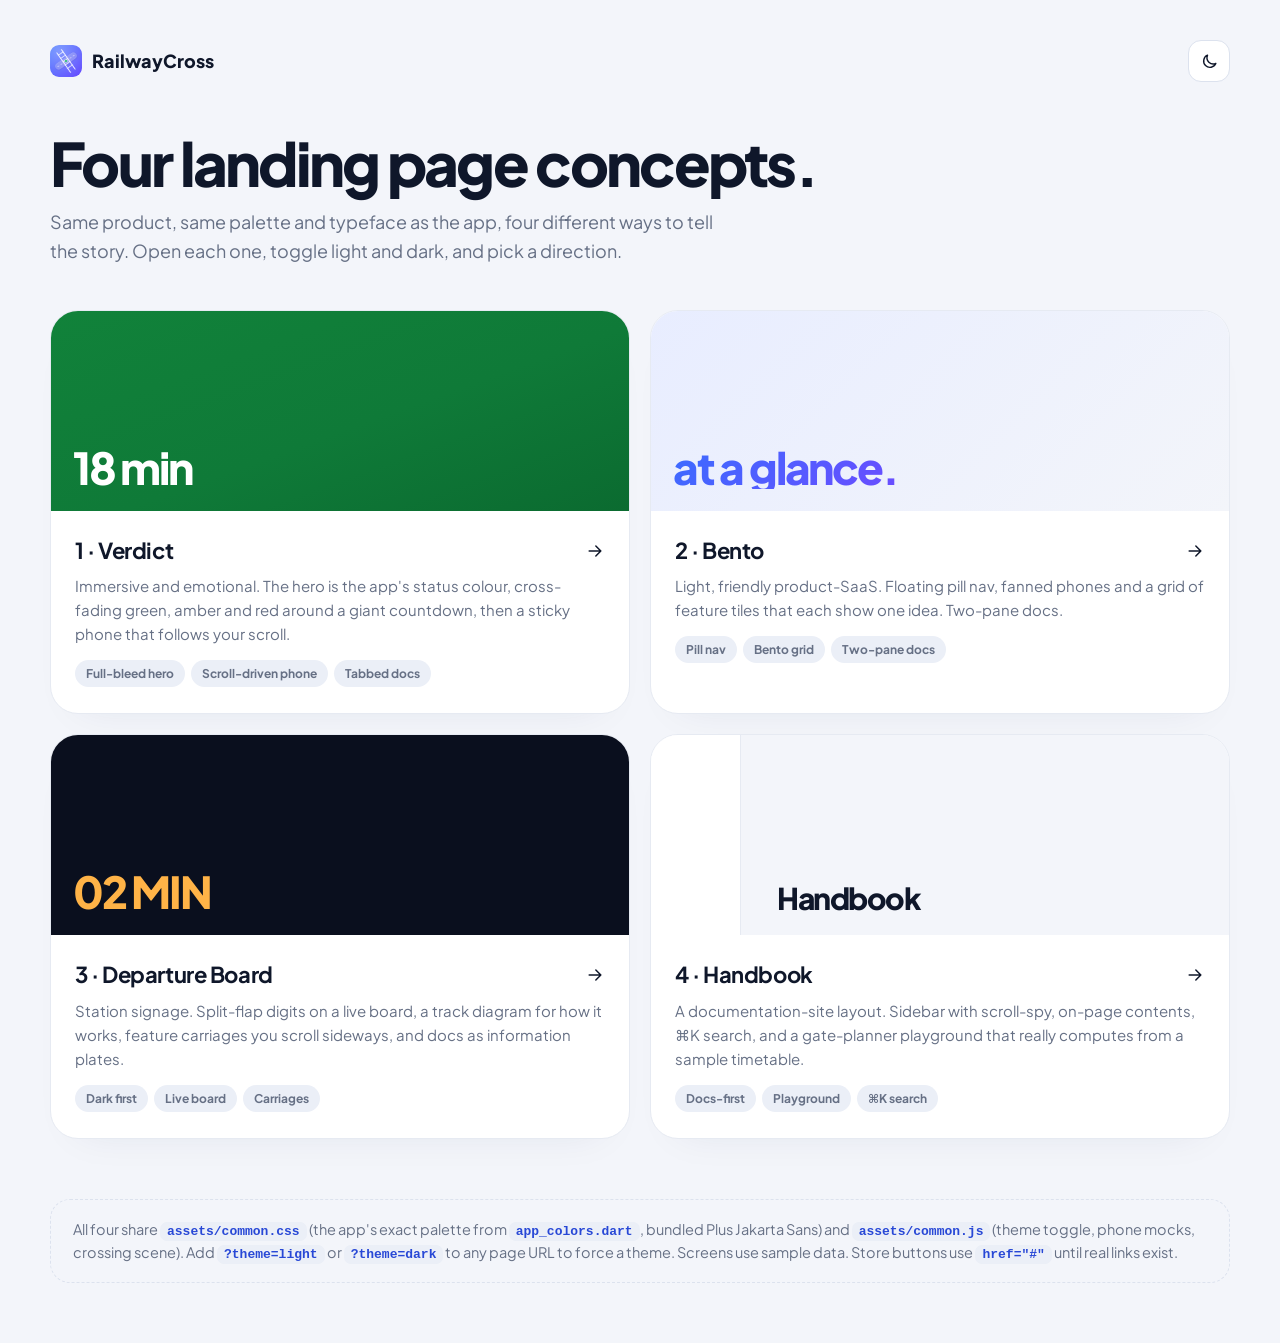
==== index.html @ 06ab2696 "Add four landing page concepts Static pages under landing/ sharing the app's palette, bundled Plus J" ====
<!doctype html>
<html lang="en">
<head>
<meta charset="utf-8">
<meta name="viewport" content="width=device-width,initial-scale=1">
<title>RailwayCross | Landing concepts</title>
<meta name="robots" content="noindex">
<link rel="icon" type="image/png" href="assets/favicon.png">
<link rel="apple-touch-icon" href="assets/favicon.png">
<link rel="stylesheet" href="assets/common.css">
<script src="assets/common.js"></script>
<style>
header{padding:40px 0 10px;display:flex;align-items:center;gap:12px}
header .brand{display:flex;align-items:center;gap:10px;font-weight:800;font-size:18px}
header .theme-toggle{margin-left:auto}
h1{font-size:clamp(34px,5vw,60px);letter-spacing:-.045em;line-height:1.04;font-weight:800;margin:40px 0 14px;max-width:14em}
.lede{color:var(--mut);font-size:18px;max-width:38em}
.grid{display:grid;grid-template-columns:repeat(2,1fr);gap:20px;margin:44px 0 60px}
.card{display:flex;flex-direction:column;background:var(--sf);border:1px solid var(--ln);border-radius:28px;overflow:hidden;color:var(--tx);transition:transform .25s,box-shadow .25s,border-color .25s;box-shadow:0 20px 40px -30px var(--shadow)}
.card:hover{transform:translateY(-4px);border-color:var(--ac);box-shadow:0 30px 50px -28px var(--shadow)}
.prev{height:200px;position:relative;overflow:hidden;display:flex;align-items:flex-end;padding:22px;color:#fff}
.prev .t{font-weight:800;font-size:44px;letter-spacing:-.05em;line-height:1}
.p1{--vg1:#11823A;--vg2:#0F7A38;--vg3:#0B6B30}
.p2{background:linear-gradient(135deg,#E8EDFF,#F3F5FA);color:#0F172A}
.p2 .t{background:linear-gradient(135deg,#3B6BFF,#6A4DFF);-webkit-background-clip:text;background-clip:text;color:transparent}
.p3{background:#0A0F1E}
.p3 .t{color:#FFB347;font-family:var(--font)}
.p4{background:#F3F5FA;color:#0F172A}
.p4::before{content:"";position:absolute;left:0;top:0;bottom:0;width:90px;background:#fff;border-right:1px solid #E6EAF2}
.p4 .t{margin-left:104px;font-size:30px}
.body{padding:22px 24px 26px}
.body h2{font-size:22px;letter-spacing:-.02em;margin-bottom:6px;display:flex;justify-content:space-between;align-items:center;gap:10px}
.body p{color:var(--mut);font-size:15px}
.tags{display:flex;gap:6px;flex-wrap:wrap;margin-top:14px}
.tags span{background:var(--subtle);color:var(--mut);border-radius:99px;font-size:12px;font-weight:700;padding:4px 11px}
.note{border:1px dashed var(--bd);border-radius:20px;padding:18px 22px;color:var(--mut);font-size:14.5px;margin-bottom:60px}
.note code{font:600 13px var(--mono);background:var(--subtle);padding:2px 7px;border-radius:7px;color:var(--acd)}
@media (max-width:760px){.grid{grid-template-columns:1fr}}
</style>
</head>
<body>
<div class="wrap">
  <header><span class="brand"><span data-logo="32"></span>RailwayCross</span><button class="theme-toggle" data-theme-toggle type="button"></button></header>
  <h1>Four landing page concepts.</h1>
  <p class="lede">Same product, same palette and typeface as the app, four different ways to tell the story. Open each one, toggle light and dark, and pick a direction.</p>

  <div class="grid">
    <a class="card" href="1-verdict.html"><div class="prev p1 vbg" data-state="open"><div class="t">18 min</div></div><div class="body"><h2>1 · Verdict <span data-icon="arrow"></span></h2><p>Immersive and emotional. The hero is the app's status colour, cross-fading green, amber and red around a giant countdown, then a sticky phone that follows your scroll.</p><div class="tags"><span>Full-bleed hero</span><span>Scroll-driven phone</span><span>Tabbed docs</span></div></div></a>
    <a class="card" href="2-bento.html"><div class="prev p2"><div class="t">at a glance.</div></div><div class="body"><h2>2 · Bento <span data-icon="arrow"></span></h2><p>Light, friendly product-SaaS. Floating pill nav, fanned phones and a grid of feature tiles that each show one idea. Two-pane docs.</p><div class="tags"><span>Pill nav</span><span>Bento grid</span><span>Two-pane docs</span></div></div></a>
    <a class="card" href="3-board.html"><div class="prev p3"><div class="t">02 MIN</div></div><div class="body"><h2>3 · Departure Board <span data-icon="arrow"></span></h2><p>Station signage. Split-flap digits on a live board, a track diagram for how it works, feature carriages you scroll sideways, and docs as information plates.</p><div class="tags"><span>Dark first</span><span>Live board</span><span>Carriages</span></div></div></a>
    <a class="card" href="4-handbook.html"><div class="prev p4"><div class="t">Handbook</div></div><div class="body"><h2>4 · Handbook <span data-icon="arrow"></span></h2><p>A documentation-site layout. Sidebar with scroll-spy, on-page contents, ⌘K search, and a gate-planner playground that really computes from a sample timetable.</p><div class="tags"><span>Docs-first</span><span>Playground</span><span>⌘K search</span></div></div></a>
  </div>
  <div class="note">All four share <code>assets/common.css</code> (the app's exact palette from <code>app_colors.dart</code>, bundled Plus Jakarta Sans) and <code>assets/common.js</code> (theme toggle, phone mocks, crossing scene). Add <code>?theme=light</code> or <code>?theme=dark</code> to any page URL to force a theme. Screens use sample data. Store buttons use <code>href="#"</code> until real links exist.</div>
</div>
</body>
</html>
---- assets/common.css ----
/* RailwayCross landing pages: shared tokens + kit.
   Tokens are copied 1:1 from lib/theme/app_colors.dart and lib/utils/crossing_status.dart.
   Every landing page links this file, so the colour theme stays identical to the app. */

@font-face{font-family:'PlusJakartaSans';src:url(fonts/PlusJakartaSans-Regular.ttf) format('truetype');font-weight:400;font-display:swap}
@font-face{font-family:'PlusJakartaSans';src:url(fonts/PlusJakartaSans-Medium.ttf) format('truetype');font-weight:500;font-display:swap}
@font-face{font-family:'PlusJakartaSans';src:url(fonts/PlusJakartaSans-SemiBold.ttf) format('truetype');font-weight:600;font-display:swap}
@font-face{font-family:'PlusJakartaSans';src:url(fonts/PlusJakartaSans-Bold.ttf) format('truetype');font-weight:700;font-display:swap}
@font-face{font-family:'PlusJakartaSans';src:url(fonts/PlusJakartaSans-ExtraBold.ttf) format('truetype');font-weight:800;font-display:swap}

/* Animatable verdict colours so the status hero cross-fades instead of snapping. */
@property --vg1{syntax:'<color>';inherits:true;initial-value:#11823A}
@property --vg2{syntax:'<color>';inherits:true;initial-value:#0F7A38}
@property --vg3{syntax:'<color>';inherits:true;initial-value:#0B6B30}

:root{
  --pg:#F3F5FA; --sf:#FFFFFF; --subtle:#EBEFF7; --field:#FFFFFF;
  --tx:#0F172A; --mut:#667085; --ln:#E6EAF2; --bd:#DCE2EE;
  --ac:#3563F5; --acd:#2848D6; --acsoft:#E8EDFF; --shadow:rgba(27,42,80,.10);
  --ok:#17B26A; --okbg:#DDF7EA; --oktx:#067647;
  --warn:#F79009; --warnbg:#FEF0D3; --warntx:#B54708;
  --bad:#F04438; --badbg:#FDE4E1; --badtx:#B42318;
  --brand:linear-gradient(135deg,#3B6BFF,#6A4DFF);
  --brand-a:#3B6BFF; --brand-b:#6A4DFF;
  --font:'PlusJakartaSans',system-ui,-apple-system,'Segoe UI',Roboto,sans-serif;
  --mono:ui-monospace,SFMono-Regular,Menlo,Consolas,monospace;
  color-scheme:light;
}
:root[data-theme="dark"]{
  --pg:#090E1C; --sf:#131A2E; --subtle:#1B2440; --field:#131A2E;
  --tx:#EEF2FF; --mut:#93A0BA; --ln:#222C47; --bd:#2B3757;
  --ac:#4C7BFF; --acd:#A3BAFF; --acsoft:#1C2850; --shadow:rgba(0,0,0,.4);
  --okbg:#0E2F22; --oktx:#4ADE9A; --warnbg:#362407; --warntx:#FDB84A; --badbg:#3A1714; --badtx:#FF8A80;
  color-scheme:dark;
}
@media (prefers-color-scheme:dark){
  :root:not([data-theme="light"]){
    --pg:#090E1C; --sf:#131A2E; --subtle:#1B2440; --field:#131A2E;
    --tx:#EEF2FF; --mut:#93A0BA; --ln:#222C47; --bd:#2B3757;
    --ac:#4C7BFF; --acd:#A3BAFF; --acsoft:#1C2850; --shadow:rgba(0,0,0,.4);
    --okbg:#0E2F22; --oktx:#4ADE9A; --warnbg:#362407; --warntx:#FDB84A; --badbg:#3A1714; --badtx:#FF8A80;
    color-scheme:dark;
  }
}

/* Verdict status palettes (verdictGradient in crossing_status.dart). */
[data-state="open"]{--vg1:#11823A;--vg2:#0F7A38;--vg3:#0B6B30;--vivid:#17B26A}
[data-state="closing"]{--vg1:#B85A00;--vg2:#A24D08;--vg3:#8A3F08;--vivid:#F79009}
[data-state="closed"]{--vg1:#D8352A;--vg2:#B5251B;--vg3:#8F1A12;--vivid:#F04438}
.vbg{background:linear-gradient(160deg,var(--vg1),var(--vg2) 55%,var(--vg3));transition:--vg1 .9s ease,--vg2 .9s ease,--vg3 .9s ease}

*,*::before,*::after{box-sizing:border-box}
html{scroll-behavior:smooth;-webkit-text-size-adjust:100%}
body{margin:0;background:var(--pg);color:var(--tx);font-family:var(--font);font-size:16px;line-height:1.6;-webkit-font-smoothing:antialiased;text-rendering:optimizeLegibility}
img,svg{display:block;max-width:100%}
a{color:var(--acd);text-decoration:none}
h1,h2,h3,h4,p{margin:0}
button{font:inherit;color:inherit;cursor:pointer}
:focus-visible{outline:3px solid var(--ac);outline-offset:3px;border-radius:8px}
.sr-only{position:absolute;width:1px;height:1px;overflow:hidden;clip:rect(0 0 0 0);white-space:nowrap}
.ic{flex:none}
.wrap{width:min(1180px,100% - 40px);margin-inline:auto}
@media (prefers-reduced-motion:reduce){html{scroll-behavior:auto}*{animation-duration:.001ms!important;animation-iteration-count:1!important;transition-duration:.001ms!important}}

/* Buttons */
.btn{display:inline-flex;align-items:center;gap:9px;height:50px;padding:0 22px;border-radius:15px;border:1.5px solid transparent;font-weight:700;font-size:15px;line-height:1;transition:transform .15s ease,box-shadow .2s ease,background .2s ease;white-space:nowrap}
.btn:active{transform:scale(.97)}
.btn-brand{background:var(--brand);color:#fff;box-shadow:0 10px 24px -8px rgba(59,107,255,.65)}
.btn-brand:hover{box-shadow:0 14px 30px -8px rgba(59,107,255,.8)}
.btn-ghost{background:var(--sf);border-color:var(--bd);color:var(--tx)}
.btn-ghost:hover{background:var(--subtle)}
.btn-white{background:#fff;color:#1F2848}
.btn-line{border-color:rgba(255,255,255,.55);color:#fff}
.btn-line:hover{background:rgba(255,255,255,.14)}

/* Theme toggle */
.theme-toggle{width:42px;height:42px;border-radius:13px;display:inline-grid;place-items:center;background:var(--sf);border:1.5px solid var(--bd);color:var(--tx)}
.theme-toggle:hover{background:var(--subtle)}

/* Status pills (same pairs as StatusPill in the app) */
.px{display:inline-flex;align-items:center;gap:6px;padding:3px 9px;border-radius:99px;font-size:11px;font-weight:700;line-height:1.4}
.px::before{content:"";width:6px;height:6px;border-radius:50%;background:currentColor}
.px.ok{background:var(--okbg);color:var(--oktx)}
.px.warn{background:var(--warnbg);color:var(--warntx)}
.px.bad{background:var(--badbg);color:var(--badtx)}

/* Scroll reveal */
.js .reveal{opacity:0;transform:translateY(22px);transition:opacity .7s ease,transform .7s cubic-bezier(.2,.7,.2,1)}
.js .reveal.in{opacity:1;transform:none}

/* ---------- Crossing scene (inline SVG, classic style) ---------- */
.scene{width:100%;height:auto;overflow:visible}
.scene .sc-ballast{fill:rgba(0,0,0,.2)}
.scene .sc-rail{fill:rgba(255,255,255,.65)}
.scene .sc-sleeper{fill:rgba(0,0,0,.28)}
.scene .sc-road{fill:rgba(0,0,0,.28)}
.scene .sc-dash{fill:rgba(255,255,255,.55)}
.scene .sc-mast{fill:rgba(255,255,255,.9)}
.scene .sc-head{fill:#1B2236}
.scene .sc-lamp{fill:#566079;transition:fill .3s}
.scene .sc-arm{transform-origin:262px 78px;transition:transform 2.2s cubic-bezier(.4,0,.2,1)}
.scene .sc-armbody{fill:#fff}
.scene .sc-stripe{fill:#E5382D}
.scene .sc-train{opacity:0}
.scene .sc-car{transform:translateX(120px)}
[data-state="open"] .scene .sc-arm{transform:rotate(80deg)}
[data-state="closing"] .scene .sc-arm{transform:rotate(38deg)}
[data-state="closed"] .scene .sc-arm{transform:rotate(0deg)}
[data-state="open"] .scene .sc-car{animation:sc-car 7s linear infinite}
[data-state="closing"] .scene .sc-lamp.a,[data-state="closed"] .scene .sc-lamp.a{animation:sc-blink 1s steps(1) infinite}
[data-state="closing"] .scene .sc-lamp.b,[data-state="closed"] .scene .sc-lamp.b{animation:sc-blink 1s steps(1) infinite .5s}
[data-state="closed"] .scene .sc-train{opacity:1;animation:sc-train 3.4s linear infinite}
@keyframes sc-blink{0%{fill:#FF4D3F}50%{fill:#566079}}
@keyframes sc-train{from{transform:translateX(-340px)}to{transform:translateX(400px)}}
@keyframes sc-car{from{transform:translateX(-70px)}to{transform:translateX(430px)}}

/* ---------- Phone mock ---------- */
.phone{position:relative;width:280px;height:572px;border-radius:44px;padding:7px;background:var(--phone-frame,#0B1020);box-shadow:0 40px 70px -28px rgba(15,23,42,.55),inset 0 0 0 1.5px rgba(255,255,255,.1);flex:none;zoom:var(--s,1);user-select:none}
.ph-notch{position:absolute;top:13px;left:50%;transform:translateX(-50%);width:74px;height:20px;border-radius:12px;background:#05070f;z-index:6}
.ph-screen{position:relative;width:100%;height:100%;border-radius:37px;overflow:hidden;background:var(--pg);color:var(--tx);font-size:11px;line-height:1.35;text-align:left}
.ph-screen *{box-sizing:border-box}
.m-hero{position:relative;padding:42px 16px 14px;color:#fff;height:362px;display:flex;flex-direction:column}
.m-top{display:flex;justify-content:space-between;align-items:center;font-size:10px;font-weight:600;opacity:.95}
.m-chip{background:rgba(255,255,255,.2);border-radius:99px;padding:3px 9px;font-weight:700}
.m-name{margin-top:14px;font-size:12px;font-weight:700;opacity:.92}
.m-big{display:flex;align-items:baseline;gap:6px;margin-top:2px}
.m-big b{font-size:74px;font-weight:800;letter-spacing:-3px;line-height:1;font-variant-numeric:tabular-nums}
.m-big i{font-style:normal;font-size:17px;font-weight:700;opacity:.9}
.m-sub{font-size:11px;font-weight:500;opacity:.92}
.m-scene{margin:auto -16px 8px}
.m-actions{display:flex;gap:8px}
.m-actions span{flex:1;text-align:center;padding:9px 0;border-radius:12px;font-weight:700;font-size:11px;background:rgba(255,255,255,.18);border:1px solid rgba(255,255,255,.35)}
.m-actions span:first-child{background:#fff;color:var(--vg3,#222)}
.m-tray{padding:12px 14px}
.m-h{font-size:12px;font-weight:800;margin-bottom:8px;display:flex;justify-content:space-between;align-items:center}
.m-h small{font-size:10px;color:var(--mut);font-weight:600}
.m-card{display:flex;align-items:center;gap:10px;background:var(--sf);border:1px solid var(--ln);border-radius:14px;padding:9px 11px;margin-bottom:7px;box-shadow:0 4px 12px -6px var(--shadow)}
.m-dot{width:9px;height:9px;border-radius:50%;flex:none}
.m-dot.ok{background:var(--ok)}.m-dot.warn{background:var(--warn)}.m-dot.bad{background:var(--bad)}
.m-card b{display:block;font-size:11.5px;font-weight:700}
.m-card small{display:block;color:var(--mut);font-size:10px}
.m-card .r{margin-left:auto;text-align:right;font-weight:800;font-size:12px;font-variant-numeric:tabular-nums}
.m-nav{position:absolute;left:14px;right:14px;bottom:12px;height:48px;border-radius:26px;background:var(--sf);border:1px solid var(--ln);box-shadow:0 10px 24px -8px var(--shadow);display:flex;align-items:center;justify-content:space-around;color:var(--mut);padding:0 8px}
.m-nav .on{width:34px;height:34px;border-radius:50%;background:var(--brand);color:#fff;display:grid;place-items:center}
.m-pg{padding:46px 14px 70px;height:100%}
.m-title{font-size:19px;font-weight:800;letter-spacing:-.5px;margin-bottom:10px}
.m-search{display:flex;align-items:center;gap:7px;background:var(--field);border:1px solid var(--bd);border-radius:12px;padding:8px 10px;color:var(--mut);font-size:11px;margin-bottom:10px}
.m-map{position:relative;height:150px;border-radius:16px;overflow:hidden;margin-bottom:10px;border:1px solid var(--ln);background:
  linear-gradient(90deg,transparent 49%,rgba(120,140,180,.22) 49% 51%,transparent 51%) 0 0/46px 46px,
  linear-gradient(0deg,transparent 49%,rgba(120,140,180,.22) 49% 51%,transparent 51%) 0 0/46px 46px,var(--subtle)}
.m-map::before{content:"";position:absolute;left:-10%;right:-10%;top:58%;height:5px;background:repeating-linear-gradient(90deg,var(--mut) 0 10px,var(--sf) 10px 16px);opacity:.7;transform:rotate(-8deg)}
.m-pin{position:absolute;width:20px;height:20px;border-radius:50% 50% 50% 0;transform:rotate(-45deg);border:2px solid #fff;box-shadow:0 3px 8px rgba(0,0,0,.3)}
.m-pin.ok{background:var(--ok)}.m-pin.warn{background:var(--warn)}.m-pin.bad{background:var(--bad)}
.m-me{position:absolute;width:14px;height:14px;border-radius:50%;background:var(--ac);border:3px solid #fff;box-shadow:0 0 0 8px rgba(53,99,245,.2)}
.m-seg{display:flex;background:var(--subtle);border-radius:11px;padding:3px;margin-bottom:10px}
.m-seg span{flex:1;text-align:center;padding:6px 0;border-radius:8px;font-weight:700;font-size:10.5px;color:var(--mut)}
.m-seg span.on{background:var(--sf);color:var(--tx);box-shadow:0 2px 6px var(--shadow)}
.m-bar{position:relative;height:30px;border-radius:9px;background:var(--okbg);overflow:hidden;margin:6px 0 4px}
.m-bar i{position:absolute;top:0;bottom:0;background:var(--bad);opacity:.88;border-radius:3px}
.m-bar u{position:absolute;top:-2px;bottom:-2px;width:2px;background:var(--tx);text-decoration:none}
.m-axis{display:flex;justify-content:space-between;color:var(--mut);font-size:9px;font-weight:600;margin-bottom:12px}
.m-heat{display:grid;grid-template-columns:repeat(12,1fr);gap:3px}
.m-heat i{aspect-ratio:1;border-radius:4px;background:var(--ac)}
.m-note{margin-top:10px;font-size:10px;color:var(--mut)}

/* Footer micro */
.safety{font-size:13px;color:var(--mut)}

.tick{animation:tick .5s cubic-bezier(.2,.8,.2,1)}
@keyframes tick{from{opacity:0;transform:translateY(8px)}to{opacity:1;transform:none}}

[data-scene]{overflow:hidden;-webkit-mask-image:linear-gradient(90deg,transparent,#000 7%,#000 93%,transparent);mask-image:linear-gradient(90deg,transparent,#000 7%,#000 93%,transparent)}

/* Local theme scopes: lets a tile or panel show the other palette regardless of the page theme. */
[data-force="light"]{--pg:#F3F5FA;--sf:#FFFFFF;--subtle:#EBEFF7;--field:#FFFFFF;--tx:#0F172A;--mut:#667085;--ln:#E6EAF2;--bd:#DCE2EE;--ac:#3563F5;--acd:#2848D6;--acsoft:#E8EDFF;--shadow:rgba(27,42,80,.10);--okbg:#DDF7EA;--oktx:#067647;--warnbg:#FEF0D3;--warntx:#B54708;--badbg:#FDE4E1;--badtx:#B42318;color-scheme:light;background:var(--pg);color:var(--tx)}
[data-force="dark"]{--pg:#090E1C;--sf:#131A2E;--subtle:#1B2440;--field:#131A2E;--tx:#EEF2FF;--mut:#93A0BA;--ln:#222C47;--bd:#2B3757;--ac:#4C7BFF;--acd:#A3BAFF;--acsoft:#1C2850;--shadow:rgba(0,0,0,.4);--okbg:#0E2F22;--oktx:#4ADE9A;--warnbg:#362407;--warntx:#FDB84A;--badbg:#3A1714;--badtx:#FF8A80;color-scheme:dark;background:var(--pg);color:var(--tx)}

/* Keep phone-mock text colours stable when a page styles bare <b>/<strong> inside its content column. */
.ph-screen .m-big b{color:#fff}
.ph-screen .m-card b,.ph-screen .m-title,.ph-screen .m-h{color:var(--tx)}
body{overflow-x:clip}
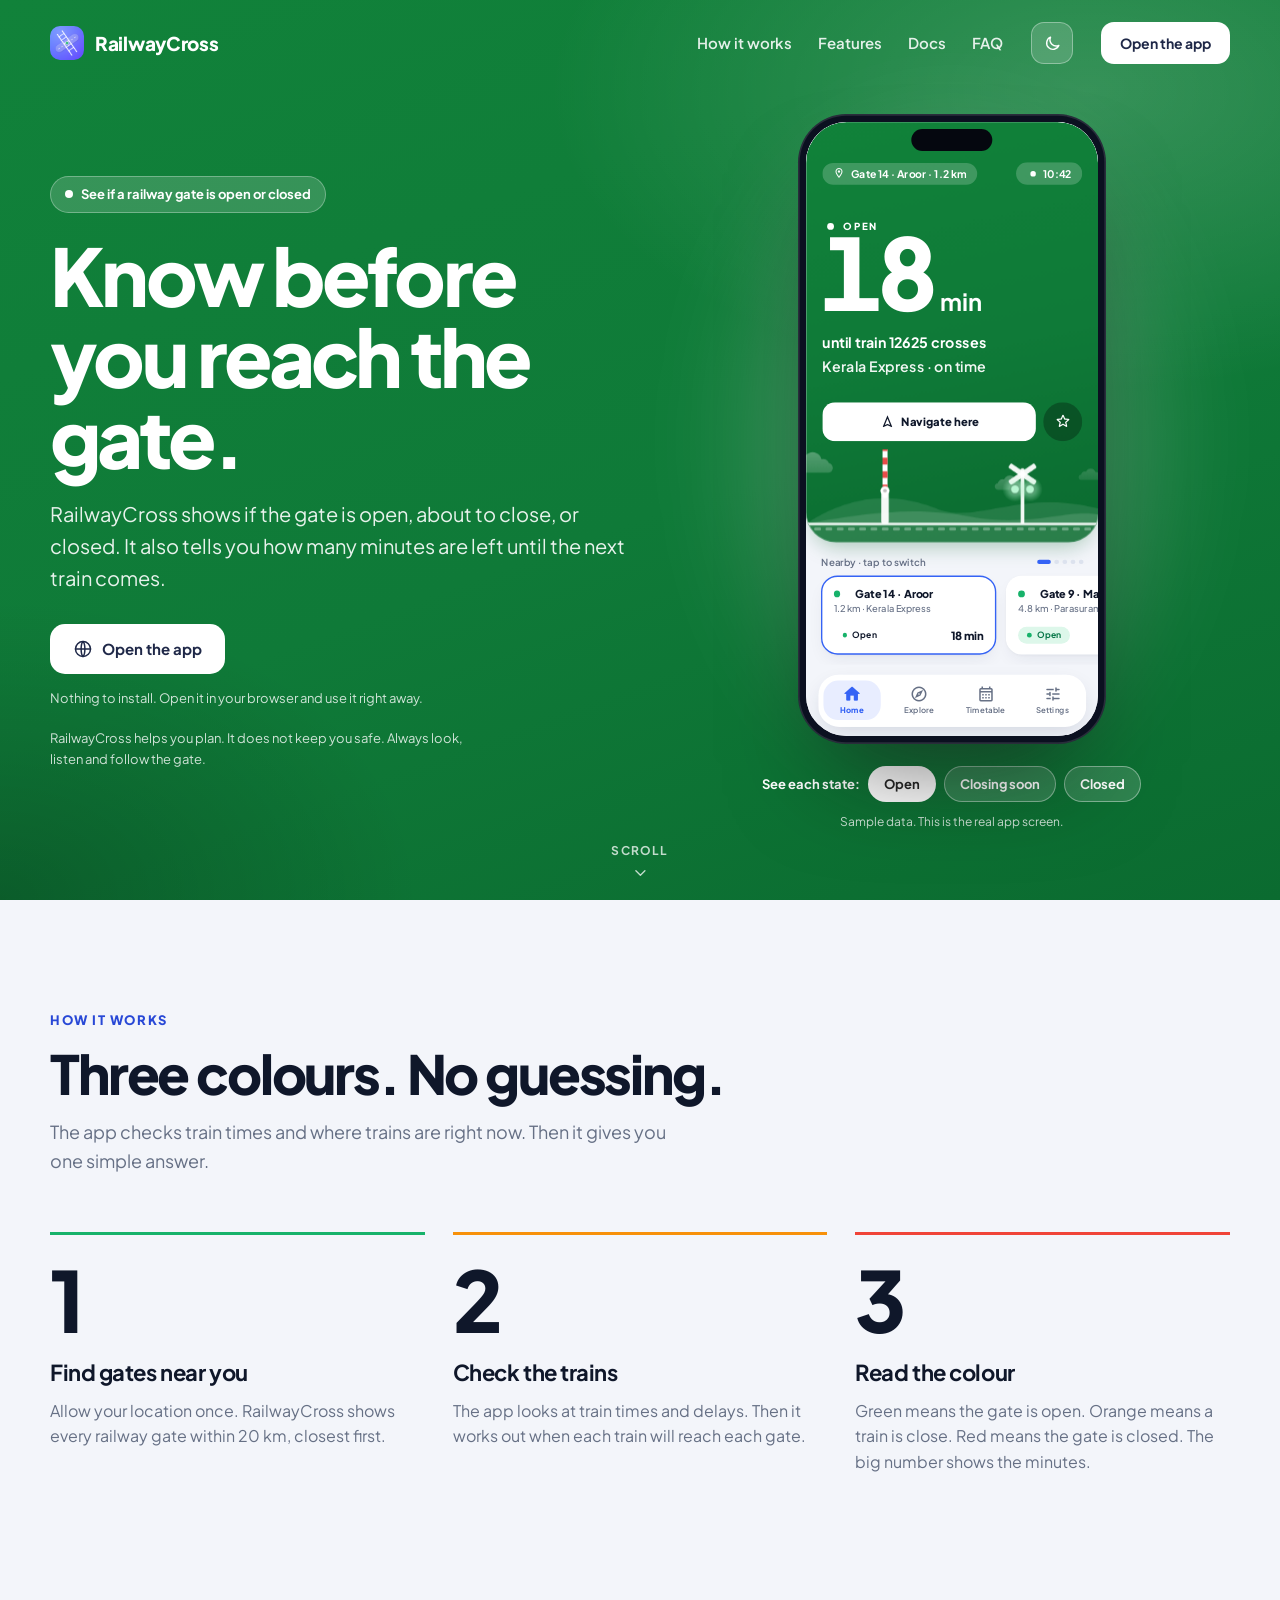
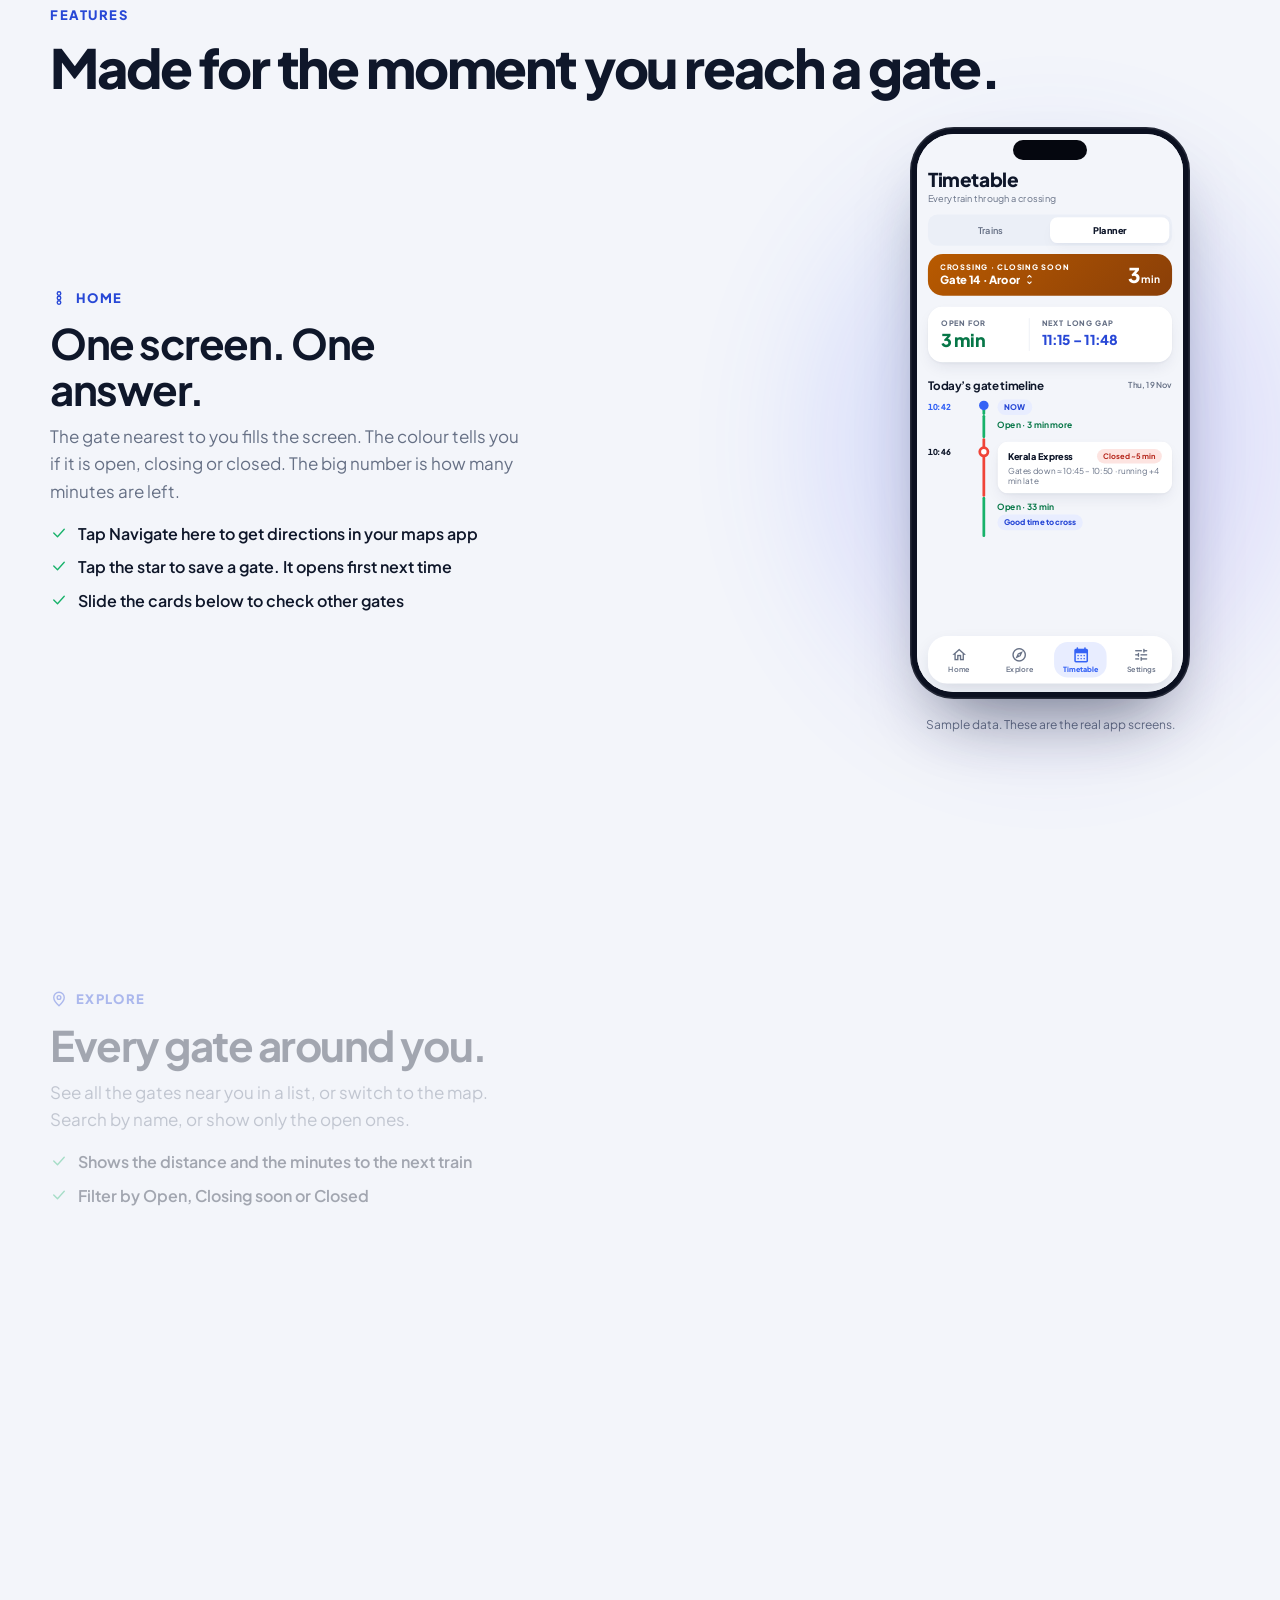
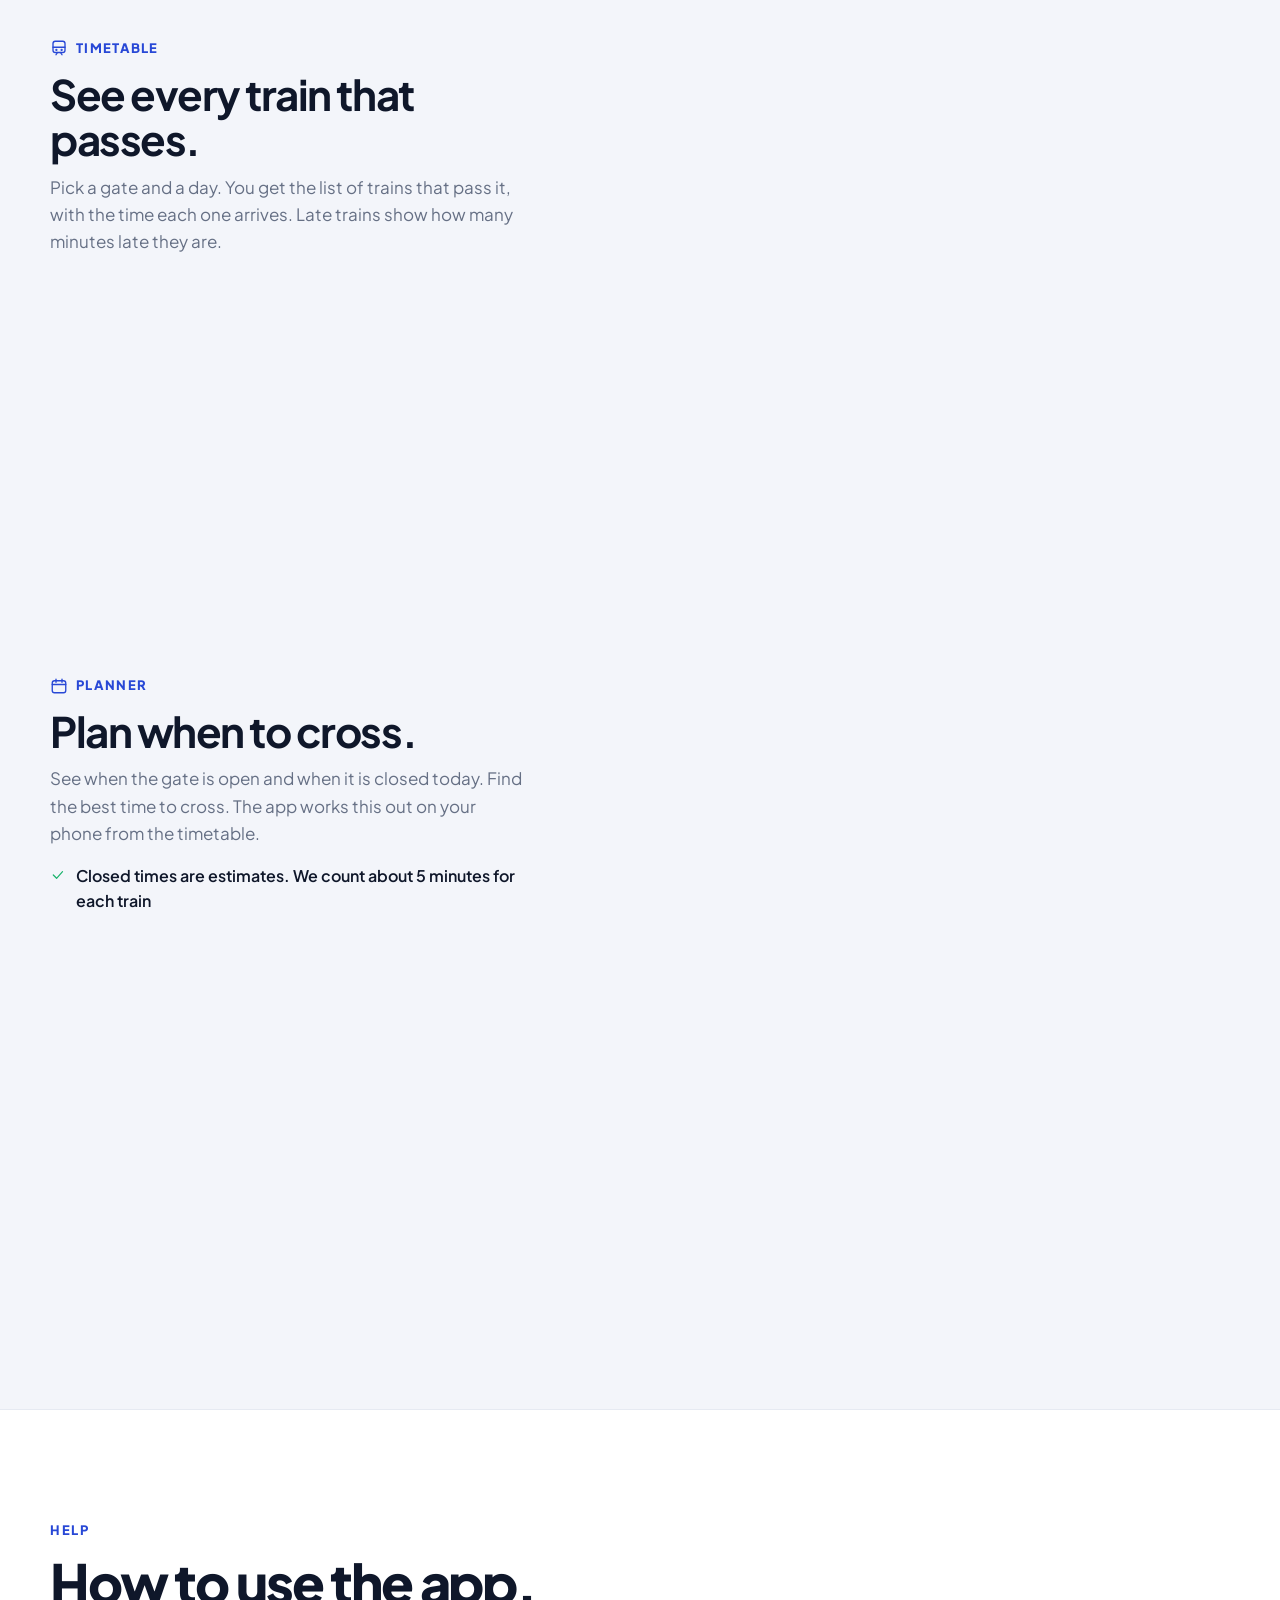
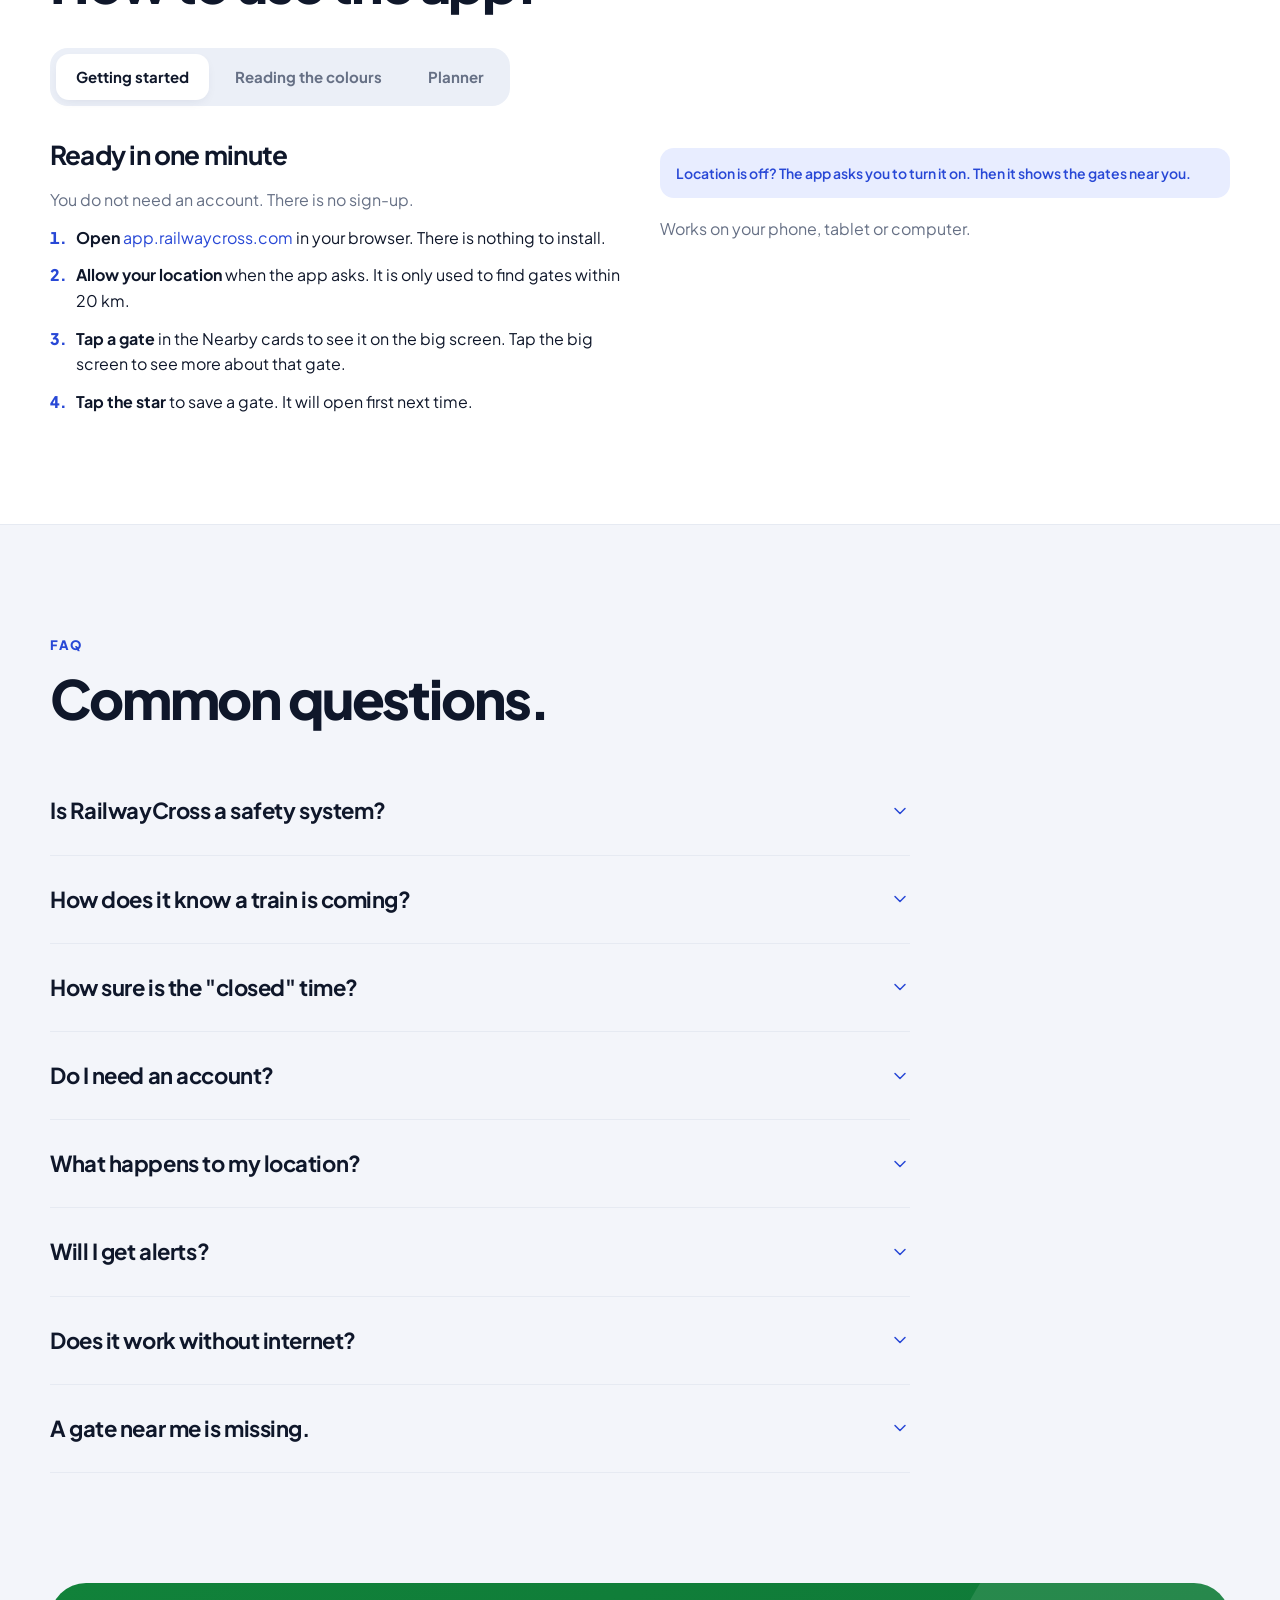
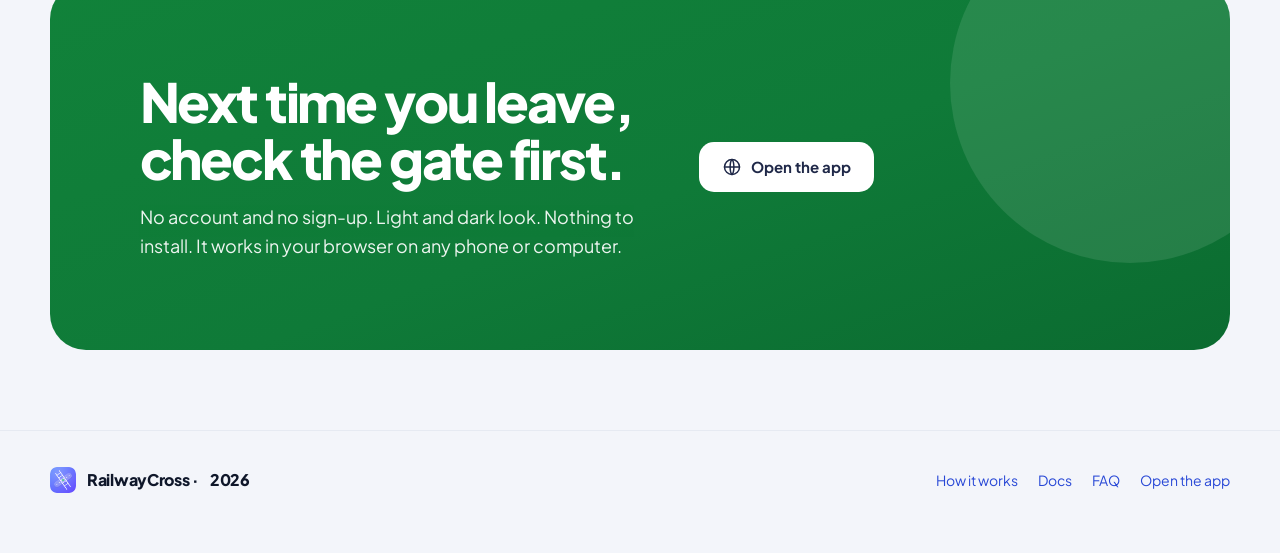
==== commit aa836a95: "homepage" ====
--- a/index.html
+++ b/index.html
@@ -3,54 +3,321 @@
 <head>
 <meta charset="utf-8">
 <meta name="viewport" content="width=device-width,initial-scale=1">
-<title>RailwayCross | Landing concepts</title>
-<meta name="robots" content="noindex">
+<title>RailwayCross | Know before you reach the gate</title>
+<meta name="description" content="RailwayCross tells you whether a railway level crossing is open, closing or closed, and how long until the next train.">
+<meta name="theme-color" content="#0F7A38">
 <link rel="icon" type="image/png" href="assets/favicon.png">
 <link rel="apple-touch-icon" href="assets/favicon.png">
 <link rel="stylesheet" href="assets/common.css">
+<link rel="stylesheet" href="assets/app.css">
 <script src="assets/common.js"></script>
+<script src="assets/scene.js"></script>
+<script src="assets/screens.js"></script>
 <style>
-header{padding:40px 0 10px;display:flex;align-items:center;gap:12px}
-header .brand{display:flex;align-items:center;gap:10px;font-weight:800;font-size:18px}
-header .theme-toggle{margin-left:auto}
-h1{font-size:clamp(34px,5vw,60px);letter-spacing:-.045em;line-height:1.04;font-weight:800;margin:40px 0 14px;max-width:14em}
-.lede{color:var(--mut);font-size:18px;max-width:38em}
-.grid{display:grid;grid-template-columns:repeat(2,1fr);gap:20px;margin:44px 0 60px}
-.card{display:flex;flex-direction:column;background:var(--sf);border:1px solid var(--ln);border-radius:28px;overflow:hidden;color:var(--tx);transition:transform .25s,box-shadow .25s,border-color .25s;box-shadow:0 20px 40px -30px var(--shadow)}
-.card:hover{transform:translateY(-4px);border-color:var(--ac);box-shadow:0 30px 50px -28px var(--shadow)}
-.prev{height:200px;position:relative;overflow:hidden;display:flex;align-items:flex-end;padding:22px;color:#fff}
-.prev .t{font-weight:800;font-size:44px;letter-spacing:-.05em;line-height:1}
-.p1{--vg1:#11823A;--vg2:#0F7A38;--vg3:#0B6B30}
-.p2{background:linear-gradient(135deg,#E8EDFF,#F3F5FA);color:#0F172A}
-.p2 .t{background:linear-gradient(135deg,#3B6BFF,#6A4DFF);-webkit-background-clip:text;background-clip:text;color:transparent}
-.p3{background:#0A0F1E}
-.p3 .t{color:#FFB347;font-family:var(--font)}
-.p4{background:#F3F5FA;color:#0F172A}
-.p4::before{content:"";position:absolute;left:0;top:0;bottom:0;width:90px;background:#fff;border-right:1px solid #E6EAF2}
-.p4 .t{margin-left:104px;font-size:30px}
-.body{padding:22px 24px 26px}
-.body h2{font-size:22px;letter-spacing:-.02em;margin-bottom:6px;display:flex;justify-content:space-between;align-items:center;gap:10px}
-.body p{color:var(--mut);font-size:15px}
-.tags{display:flex;gap:6px;flex-wrap:wrap;margin-top:14px}
-.tags span{background:var(--subtle);color:var(--mut);border-radius:99px;font-size:12px;font-weight:700;padding:4px 11px}
-.note{border:1px dashed var(--bd);border-radius:20px;padding:18px 22px;color:var(--mut);font-size:14.5px;margin-bottom:60px}
-.note code{font:600 13px var(--mono);background:var(--subtle);padding:2px 7px;border-radius:7px;color:var(--acd)}
-@media (max-width:760px){.grid{grid-template-columns:1fr}}
+/* Concept 1 — "Verdict": the whole page is one status-coloured verdict, then it relaxes into a calm light page. */
+.hero{position:relative;color:#fff;overflow:hidden;min-height:100svh;display:flex;flex-direction:column}
+.hero::before{content:"";position:absolute;inset:0;background:radial-gradient(900px 500px at 85% 10%,rgba(255,255,255,.16),transparent 60%),radial-gradient(700px 500px at 0% 100%,rgba(0,0,0,.22),transparent 60%)}
+.top{position:relative;z-index:5;display:flex;align-items:center;gap:28px;padding:22px 0}
+.brand{display:flex;align-items:center;gap:11px;font-weight:800;font-size:19px;letter-spacing:-.3px;color:inherit}
+.top nav{display:flex;gap:26px;margin-left:auto;font-weight:600;font-size:15px}
+.top nav a{color:rgba(255,255,255,.88)}.top nav a:hover{color:#fff}
+.top .theme-toggle{background:rgba(255,255,255,.16);border-color:rgba(255,255,255,.35);color:#fff}
+.top .btn{height:42px;font-size:14px;padding:0 18px;border-radius:13px}
+.hero-grid{position:relative;z-index:2;flex:1;display:grid;grid-template-columns:1.05fr 1fr;gap:40px;align-items:center;padding:16px 0 56px}
+.eyebrow{display:inline-flex;align-items:center;gap:8px;background:rgba(255,255,255,.16);border:1px solid rgba(255,255,255,.3);padding:7px 14px;border-radius:99px;font-weight:700;font-size:13px}
+.eyebrow i{width:8px;height:8px;border-radius:50%;background:#fff;animation:pulse 1.6s ease-in-out infinite}
+@keyframes pulse{50%{opacity:.35;transform:scale(1.5)}}
+h1{font-size:clamp(42px,6.2vw,80px);line-height:1.02;letter-spacing:-.045em;font-weight:800;margin:22px 0 20px}
+.lede{font-size:clamp(17px,1.6vw,20px);max-width:30em;color:rgba(255,255,255,.9)}
+.cta{display:flex;flex-wrap:wrap;gap:12px;margin-top:30px}
+.fine{margin-top:20px;font-size:13px;color:rgba(255,255,255,.8);max-width:34em}
+.stage{position:relative;display:flex;flex-direction:column;align-items:center}
+.hero-phone{--s:1;position:relative}
+.hero-phone::before{content:"";position:absolute;inset:6% -12% 2%;background:rgba(255,255,255,.22);filter:blur(60px);border-radius:50%}
+.hero-phone .phone{position:relative;box-shadow:0 50px 90px -30px rgba(0,0,0,.55),inset 0 0 0 1.5px rgba(255,255,255,.12)}
+@media (min-height:860px) and (min-width:981px){.hero-phone{--s:1.1}}
+.sample.on-dark{color:rgba(255,255,255,.8);margin-top:10px}
+.stage .row{display:flex;align-items:center;justify-content:space-between;gap:12px;font-weight:700}
+.stage .row .chip{background:rgba(255,255,255,.2);padding:6px 14px;border-radius:99px;font-size:14px}
+.countdown{display:flex;align-items:baseline;gap:14px;line-height:.9;margin:6px 0 4px}
+.countdown b{font-size:clamp(130px,19vw,260px);font-weight:800;letter-spacing:-.07em;font-variant-numeric:tabular-nums}
+.countdown i{font-style:normal;font-size:clamp(26px,3vw,40px);font-weight:700;opacity:.9}
+.stage .sub{font-size:19px;font-weight:600;opacity:.95}
+.stage .scene{margin-top:12px}
+.preview{display:flex;gap:8px;align-items:center;justify-content:center;margin-top:22px;font-size:13px;font-weight:700;flex-wrap:wrap}
+.preview button{background:rgba(255,255,255,.14);border:1.5px solid rgba(255,255,255,.4);color:#fff;padding:7px 15px;border-radius:99px;font-weight:700;font-size:13px}
+.preview button[aria-pressed="true"]{background:#fff;color:#222}
+.scroll-cue{position:absolute;bottom:18px;left:50%;transform:translateX(-50%);z-index:3;font-size:12px;font-weight:700;letter-spacing:.1em;text-transform:uppercase;opacity:.75;display:flex;flex-direction:column;align-items:center;gap:4px}
+.scroll-cue svg{animation:bob 1.6s ease-in-out infinite}
+@keyframes bob{50%{transform:translateY(5px)}}
+
+section{padding:110px 0}
+.kicker{font-size:13px;font-weight:800;letter-spacing:.12em;text-transform:uppercase;color:var(--acd)}
+h2{font-size:clamp(32px,4.4vw,54px);line-height:1.06;letter-spacing:-.04em;font-weight:800;margin:14px 0 16px}
+.sec-lede{font-size:18px;color:var(--mut);max-width:36em}
+
+/* how it works */
+.steps{display:grid;grid-template-columns:repeat(3,1fr);gap:28px;margin-top:56px}
+.step{border-top:3px solid var(--tx);padding-top:22px}
+.step:nth-child(1){border-color:var(--ok)}.step:nth-child(2){border-color:var(--warn)}.step:nth-child(3){border-color:var(--bad)}
+.step .n{font-size:84px;font-weight:800;letter-spacing:-.06em;line-height:1;color:var(--tx)}
+.step h3{font-size:22px;letter-spacing:-.02em;margin:14px 0 8px}
+.step p{color:var(--mut)}
+
+/* sticky features */
+.feat-wrap{display:grid;grid-template-columns:1fr 360px;gap:80px;align-items:start}
+.feats{padding-bottom:20vh}
+.feat{min-height:72vh;display:flex;flex-direction:column;justify-content:center;opacity:.35;transition:opacity .4s;max-width:30em}
+.feat.on{opacity:1}
+.feat .tag{display:inline-flex;align-items:center;gap:8px;color:var(--acd);font-weight:800;font-size:13px;letter-spacing:.1em;text-transform:uppercase}
+.feat h3{font-size:clamp(28px,3.4vw,42px);letter-spacing:-.035em;line-height:1.08;margin:12px 0}
+.feat p{color:var(--mut);font-size:17px}
+.feat ul{margin:16px 0 0;padding:0;list-style:none;display:grid;gap:8px}
+.feat li{display:flex;gap:10px;align-items:flex-start;font-weight:600}
+.feat li svg{color:var(--ok);margin-top:3px}
+.sticky{position:sticky;top:calc(50vh - 286px)}
+.sticky .phone{margin-inline:auto;--s:1}
+.sticky .phone .ph-screen{transition:opacity .25s}
+.sticky::before{content:"";position:absolute;inset:8% -14% 4%;background:var(--brand);opacity:.16;filter:blur(70px);border-radius:50%}
+.sticky .phone{position:relative}
+.sample{font-size:12px;color:var(--mut);text-align:center;margin-top:16px}
+
+/* docs */
+.docs{background:var(--sf);border-block:1px solid var(--ln)}
+.tabs{display:flex;gap:6px;flex-wrap:wrap;margin:36px 0 0;background:var(--subtle);padding:6px;border-radius:18px;width:fit-content;max-width:100%}
+.tabs button{border:0;background:transparent;padding:11px 20px;border-radius:13px;font-weight:700;color:var(--mut);font-size:15px}
+.tabs button[aria-selected="true"]{background:var(--sf);color:var(--tx);box-shadow:0 4px 12px -4px var(--shadow)}
+.panel{margin-top:28px;display:grid;grid-template-columns:1fr 1fr;gap:40px;align-items:start}
+.panel[hidden]{display:none}
+.panel h3{font-size:26px;letter-spacing:-.03em;margin-bottom:12px}
+.panel p{color:var(--mut);margin-bottom:12px}
+.panel ol{padding-left:20px;margin:0;display:grid;gap:12px}
+.panel li{padding-left:6px}.panel li::marker{font-weight:800;color:var(--acd)}
+.legend{display:grid;gap:12px}
+.legend .it{display:flex;gap:14px;align-items:center;border-radius:18px;padding:16px 18px;color:#fff;background:linear-gradient(160deg,var(--a),var(--b))}
+.legend .it b{font-size:17px;display:block}.legend .it span{font-size:14px;opacity:.92}
+.legend .it .px{margin-left:auto;background:rgba(255,255,255,.2);color:#fff}
+pre{margin:0;background:#0B1020;color:#DCE6FF;border-radius:18px;padding:20px 22px;overflow:auto;font:13px/1.65 var(--mono);box-shadow:0 20px 40px -24px rgba(0,0,0,.5)}
+pre .k{color:#8FB0FF}pre .s{color:#7FE3B1}pre .c{color:#7A86A6}
+.note{background:var(--acsoft);color:var(--acd);border-radius:14px;padding:14px 16px;font-weight:600;font-size:14px;margin-top:14px}
+
+/* faq */
+.faq{max-width:860px;margin-top:40px}
+details{border-bottom:1.5px solid var(--ln);padding:6px 0}
+summary{list-style:none;cursor:pointer;display:flex;justify-content:space-between;align-items:center;gap:20px;padding:20px 0;font-size:clamp(18px,2vw,22px);font-weight:700;letter-spacing:-.02em}
+summary::-webkit-details-marker{display:none}
+summary svg{transition:transform .25s;color:var(--acd)}
+details[open] summary svg{transform:rotate(180deg)}
+details p{color:var(--mut);padding:0 0 22px;max-width:46em;font-size:17px}
+
+/* closing CTA */
+.final{padding:0 0 80px}
+.final .box{border-radius:36px;color:#fff;padding:clamp(40px,7vw,90px);display:grid;grid-template-columns:1.2fr 1fr;gap:30px;align-items:center;position:relative;overflow:hidden}
+.final .box::after{content:"";position:absolute;right:-80px;top:-80px;width:360px;height:360px;border-radius:50%;background:rgba(255,255,255,.1)}
+.final h2{margin-top:0}
+footer{padding:36px 0 60px;border-top:1px solid var(--ln);color:var(--mut);font-size:14px}
+footer .wrap{display:flex;gap:20px;flex-wrap:wrap;align-items:center;justify-content:space-between}
+footer nav{display:flex;gap:20px;flex-wrap:wrap}
+
+@media (max-width:980px){
+  .top nav{display:none}.top .theme-toggle{margin-left:auto}
+  .hero-grid{grid-template-columns:1fr;gap:34px;padding-top:6px}
+  .scroll-cue{display:none}
+  .steps{grid-template-columns:1fr}
+  .feat-wrap{grid-template-columns:1fr;gap:20px}
+  .sticky{position:relative;top:0;order:-1;margin-bottom:10px}
+  .sticky .phone{--s:.85}
+  .sticky::before{inset:8% 8% 4%}
+  .feat{min-height:auto;opacity:1;padding:26px 0}
+  .feats{padding-bottom:0}
+  .panel,.final .box{grid-template-columns:1fr}
+  section{padding:80px 0}
+}
+@media (max-width:520px){.top .btn{display:none}}
 </style>
 </head>
 <body>
-<div class="wrap">
-  <header><span class="brand"><span data-logo="32"></span>RailwayCross</span><button class="theme-toggle" data-theme-toggle type="button"></button></header>
-  <h1>Four landing page concepts.</h1>
-  <p class="lede">Same product, same palette and typeface as the app, four different ways to tell the story. Open each one, toggle light and dark, and pick a direction.</p>
-
-  <div class="grid">
-    <a class="card" href="1-verdict.html"><div class="prev p1 vbg" data-state="open"><div class="t">18 min</div></div><div class="body"><h2>1 · Verdict <span data-icon="arrow"></span></h2><p>Immersive and emotional. The hero is the app's status colour, cross-fading green, amber and red around a giant countdown, then a sticky phone that follows your scroll.</p><div class="tags"><span>Full-bleed hero</span><span>Scroll-driven phone</span><span>Tabbed docs</span></div></div></a>
-    <a class="card" href="2-bento.html"><div class="prev p2"><div class="t">at a glance.</div></div><div class="body"><h2>2 · Bento <span data-icon="arrow"></span></h2><p>Light, friendly product-SaaS. Floating pill nav, fanned phones and a grid of feature tiles that each show one idea. Two-pane docs.</p><div class="tags"><span>Pill nav</span><span>Bento grid</span><span>Two-pane docs</span></div></div></a>
-    <a class="card" href="3-board.html"><div class="prev p3"><div class="t">02 MIN</div></div><div class="body"><h2>3 · Departure Board <span data-icon="arrow"></span></h2><p>Station signage. Split-flap digits on a live board, a track diagram for how it works, feature carriages you scroll sideways, and docs as information plates.</p><div class="tags"><span>Dark first</span><span>Live board</span><span>Carriages</span></div></div></a>
-    <a class="card" href="4-handbook.html"><div class="prev p4"><div class="t">Handbook</div></div><div class="body"><h2>4 · Handbook <span data-icon="arrow"></span></h2><p>A documentation-site layout. Sidebar with scroll-spy, on-page contents, ⌘K search, and a gate-planner playground that really computes from a sample timetable.</p><div class="tags"><span>Docs-first</span><span>Playground</span><span>⌘K search</span></div></div></a>
-  </div>
-  <div class="note">All four share <code>assets/common.css</code> (the app's exact palette from <code>app_colors.dart</code>, bundled Plus Jakarta Sans) and <code>assets/common.js</code> (theme toggle, phone mocks, crossing scene). Add <code>?theme=light</code> or <code>?theme=dark</code> to any page URL to force a theme. Screens use sample data. Store buttons use <code>href="#"</code> until real links exist.</div>
+
+<header class="hero vbg" data-demo data-state="open" id="top">
+  <div class="wrap top">
+    <a class="brand" href="#top"><span data-logo="34"></span>RailwayCross</a>
+    <nav aria-label="Primary">
+      <a href="#how">How it works</a><a href="#features">Features</a><a href="#docs">Docs</a><a href="#faq">FAQ</a>
+    </nav>
+    <button class="theme-toggle" data-theme-toggle type="button"></button>
+    <a class="btn btn-white" href="https://app.railwaycross.com/">Open the app</a>
+  </div>
+
+  <div class="wrap hero-grid">
+    <div>
+      <span class="eyebrow"><i></i> See if a railway gate is open or closed</span>
+      <h1>Know before you reach the gate.</h1>
+      <p class="lede">RailwayCross shows if the gate is open, about to close, or closed. It also tells you how many minutes are left until the next train comes.</p>
+      <div class="cta" id="get">
+        <a class="btn btn-white" href="https://app.railwaycross.com/" data-icon="globe">Open the app</a>
+      </div>
+      <p class="fine" style="margin-top:14px">Nothing to install. Open it in your browser and use it right away.</p>
+      <p class="fine">RailwayCross helps you plan. It does not keep you safe. Always look, listen and follow the gate.</p>
+    </div>
+
+    <div class="stage">
+      <div class="hero-phone"><div class="phone" data-phone="home" aria-label="The RailwayCross Home screen"></div></div>
+      <div class="preview" role="group" aria-label="Try the three gate states"><span>See each state:</span>
+        <button type="button" data-set-state="open" aria-pressed="true">Open</button>
+        <button type="button" data-set-state="closing" aria-pressed="false">Closing soon</button>
+        <button type="button" data-set-state="closed" aria-pressed="false">Closed</button>
+      </div>
+      <p class="sample on-dark">Sample data. This is the real app screen.</p>
+    </div>
+  </div>
+  <div class="scroll-cue" aria-hidden="true">Scroll<span data-icon="chevron" data-size="18"></span></div>
+</header>
+
+<main>
+<section id="how">
+  <div class="wrap">
+    <div class="kicker reveal">How it works</div>
+    <h2 class="reveal">Three colours. No guessing.</h2>
+    <p class="sec-lede reveal">The app checks train times and where trains are right now. Then it gives you one simple answer.</p>
+    <div class="steps">
+      <div class="step reveal"><div class="n">1</div><h3>Find gates near you</h3><p>Allow your location once. RailwayCross shows every railway gate within 20 km, closest first.</p></div>
+      <div class="step reveal"><div class="n">2</div><h3>Check the trains</h3><p>The app looks at train times and delays. Then it works out when each train will reach each gate.</p></div>
+      <div class="step reveal"><div class="n">3</div><h3>Read the colour</h3><p>Green means the gate is open. Orange means a train is close. Red means the gate is closed. The big number shows the minutes.</p></div>
+    </div>
+  </div>
+</section>
+
+<section id="features" style="padding-top:20px">
+  <div class="wrap">
+    <div class="kicker reveal">Features</div>
+    <h2 class="reveal">Made for the moment you reach a gate.</h2>
+    <div class="feat-wrap" style="margin-top:30px">
+      <div class="feats">
+        <article class="feat on" data-screen="home">
+          <span class="tag"><span data-icon="signal" data-size="18"></span>Home</span>
+          <h3>One screen. One answer.</h3>
+          <p>The gate nearest to you fills the screen. The colour tells you if it is open, closing or closed. The big number is how many minutes are left.</p>
+          <ul><li><span data-icon="check" data-size="18"></span>Tap Navigate here to get directions in your maps app</li><li><span data-icon="check" data-size="18"></span>Tap the star to save a gate. It opens first next time</li><li><span data-icon="check" data-size="18"></span>Slide the cards below to check other gates</li></ul>
+        </article>
+        <article class="feat" data-screen="nearby">
+          <span class="tag"><span data-icon="pin" data-size="18"></span>Explore</span>
+          <h3>Every gate around you.</h3>
+          <p>See all the gates near you in a list, or switch to the map. Search by name, or show only the open ones.</p>
+          <ul><li><span data-icon="check" data-size="18"></span>Shows the distance and the minutes to the next train</li><li><span data-icon="check" data-size="18"></span>Filter by Open, Closing soon or Closed</li></ul>
+        </article>
+        <article class="feat" data-screen="trains">
+          <span class="tag"><span data-icon="train" data-size="18"></span>Timetable</span>
+          <h3>See every train that passes.</h3>
+          <p>Pick a gate and a day. You get the list of trains that pass it, with the time each one arrives. Late trains show how many minutes late they are.</p>
+        </article>
+        <article class="feat" data-screen="planner">
+          <span class="tag"><span data-icon="calendar" data-size="18"></span>Planner</span>
+          <h3>Plan when to cross.</h3>
+          <p>See when the gate is open and when it is closed today. Find the best time to cross. The app works this out on your phone from the timetable.</p>
+          <ul><li><span data-icon="check" data-size="18"></span>Closed times are estimates. We count about 5 minutes for each train</li></ul>
+        </article>
+      </div>
+      <div class="sticky" aria-hidden="false">
+        <div data-demo data-state="open"><div class="phone" data-phone="home" id="stickyPhone"></div></div>
+        <p class="sample">Sample data. These are the real app screens.</p>
+      </div>
+    </div>
+  </div>
+</section>
+
+<section class="docs" id="docs">
+  <div class="wrap">
+    <div class="kicker reveal">Help</div>
+    <h2 class="reveal">How to use the app.</h2>
+    <div class="tabs" role="tablist" aria-label="Documentation">
+      <button role="tab" aria-selected="true" aria-controls="p1" id="t1">Getting started</button>
+      <button role="tab" aria-selected="false" aria-controls="p2" id="t2">Reading the colours</button>
+      <button role="tab" aria-selected="false" aria-controls="p3" id="t3">Planner</button>
+    </div>
+
+    <div class="panel" id="p1" role="tabpanel" aria-labelledby="t1">
+      <div><h3>Ready in one minute</h3><p>You do not need an account. There is no sign-up.</p>
+        <ol><li><b>Open</b> <a href="https://app.railwaycross.com/">app.railwaycross.com</a> in your browser. There is nothing to install.</li><li><b>Allow your location</b> when the app asks. It is only used to find gates within 20 km.</li><li><b>Tap a gate</b> in the Nearby cards to see it on the big screen. Tap the big screen to see more about that gate.</li><li><b>Tap the star</b> to save a gate. It will open first next time.</li></ol></div>
+      <div><div class="note">Location is off? The app asks you to turn it on. Then it shows the gates near you.</div>
+      <p style="margin-top:18px">Works on your phone, tablet or computer.</p></div>
+    </div>
+
+    <div class="panel" id="p2" role="tabpanel" aria-labelledby="t2" hidden>
+      <div><h3>The colour tells you what to do</h3><p>The app uses the same three colours everywhere: on the big screen, on the small labels and on the map.</p></div>
+      <div class="legend">
+        <div class="it" style="--a:#11823A;--b:#0B6B30"><div><b>Open</b><span>No train is coming soon. The number shows the minutes until the next train.</span></div><span class="px">Open</span></div>
+        <div class="it" style="--a:#B85A00;--b:#8A3F08"><div><b>Closing soon</b><span>A train is close. The gate will close soon.</span></div><span class="px">Closing soon</span></div>
+        <div class="it" style="--a:#D8352A;--b:#8F1A12"><div><b>Closed</b><span>The gate is down. A train is passing. The app shows about how long to wait.</span></div><span class="px">Closed</span></div>
+      </div>
+    </div>
+
+    <div class="panel" id="p3" role="tabpanel" aria-labelledby="t3" hidden>
+      <div><h3>How the planner guesses closed times</h3><p>The app knows when a train reaches a gate. It does not know how long the gate stays down. So it guesses: the gate closes 1 minute before the train and opens 4 minutes after. If a train is late, the times move.</p>
+        <p>Your phone does all the work. Nothing is sent anywhere. Guessed times have the "≈" sign.</p></div>
+      <div><ol><li><b>Today's gate timeline</b> shows when the gate is closed and when it is open.</li><li><b>Plan ahead</b> lets you pick a time and see if the gate will be open when you arrive.</li><li><b>Next long gap</b> shows the next time the gate stays open for a while.</li></ol></div>
+    </div>
+
+  </div>
+</section>
+
+<section id="faq">
+  <div class="wrap">
+    <div class="kicker reveal">FAQ</div>
+    <h2 class="reveal">Common questions.</h2>
+    <div class="faq">
+      <details><summary>Is RailwayCross a safety system?<span data-icon="chevron"></span></summary><p>No. It is a tool to help you plan. It uses train times and live train data, and both can be wrong. Never cross when a gate, light or siren says stop. Always look and listen yourself.</p></details>
+      <details><summary>How does it know a train is coming?<span data-icon="chevron"></span></summary><p>The server compares train timetables with live train positions. Then it works out when each train will reach each gate, including any delay.</p></details>
+      <details><summary>How sure is the "closed" time?<span data-icon="chevron"></span></summary><p>The train times come from real data. How long the gate stays down is a guess. We count about 5 minutes for each train. That is why the app uses the "≈" sign.</p></details>
+      <details><summary>Do I need an account?<span data-icon="chevron"></span></summary><p>No. There are no accounts. Your saved gate and your settings stay in your browser on this device.</p></details>
+      <details><summary>What happens to my location?<span data-icon="chevron"></span></summary><p>The app sends your location to the server only to find gates within 20 km. We collect nothing else, because there is nothing to sign in to.</p></details>
+      <details><summary>Will I get alerts?<span data-icon="chevron"></span></summary><p>Settings has switches for gate and delay alerts. They save what you want, but alerts are not switched on yet.</p></details>
+      <details><summary>Does it work without internet?<span data-icon="chevron"></span></summary><p>No. It needs internet to show live data. If you are offline, the app tells you so. It does not show old, wrong answers.</p></details>
+      <details><summary>A gate near me is missing.<span data-icon="chevron"></span></summary><p>The app only shows gates that are already on our map. If yours is missing, it has not been added yet.</p></details>
+    </div>
+  </div>
+</section>
+
+<div class="final">
+  <div class="wrap">
+    <div class="box vbg" data-demo data-state="closing">
+      <div><h2>Next time you leave, check the gate first.</h2><p style="font-size:18px;opacity:.92">No account and no sign-up. Light and dark look. Nothing to install. It works in your browser on any phone or computer.</p></div>
+      <div class="cta" style="margin:0;justify-content:flex-start"><a class="btn btn-white" href="https://app.railwaycross.com/" data-icon="globe">Open the app</a></div>
+    </div>
+  </div>
 </div>
+</main>
+
+<footer>
+  <div class="wrap">
+    <span class="brand" style="color:var(--tx);font-size:16px"><span data-logo="26"></span>RailwayCross · <span data-year></span></span>
+    <nav><a href="#how">How it works</a><a href="#docs">Docs</a><a href="#faq">FAQ</a><a href="https://app.railwaycross.com/">Open the app</a></nav>
+  </div>
+</footer>
+
+<script>
+(function(){
+  // Sticky phone swaps screen as each feature scrolls into the middle of the viewport.
+  var phone=document.getElementById('stickyPhone'),feats=[].slice.call(document.querySelectorAll('.feat')),cur='home';
+  if('IntersectionObserver' in window){
+    var io=new IntersectionObserver(function(es){es.forEach(function(e){
+      if(!e.isIntersecting)return;
+      var n=e.target.getAttribute('data-screen');
+      feats.forEach(function(f){f.classList.toggle('on',f===e.target)});
+      if(n===cur)return;cur=n;
+      var s=phone.querySelector('.ph-screen');if(s)s.style.opacity=0;
+      setTimeout(function(){RC.mountPhone(phone,n)},180);
+    })},{rootMargin:'-45% 0px -45% 0px'});
+    feats.forEach(function(f){io.observe(f)});
+  }
+  // Docs tabs
+  var tabs=[].slice.call(document.querySelectorAll('[role=tab]'));
+  tabs.forEach(function(t){t.addEventListener('click',function(){
+    tabs.forEach(function(x){var on=x===t;x.setAttribute('aria-selected',on);document.getElementById(x.getAttribute('aria-controls')).hidden=!on});
+  });t.addEventListener('keydown',function(e){
+    var i=tabs.indexOf(t),n=e.key==='ArrowRight'?i+1:e.key==='ArrowLeft'?i-1:null;
+    if(n!==null){tabs[(n+tabs.length)%tabs.length].focus();tabs[(n+tabs.length)%tabs.length].click()}
+  })});
+})();
+</script>
 </body>
 </html>
--- a/assets/app.css
+++ b/assets/app.css
@@ -0,0 +1,203 @@
+/* RailwayCross landing: the phone screens, built from the real app.
+   Every size, radius, weight and colour below comes from react_app (Home, Explore, Timetable,
+   VerdictHero, HomeTray, BottomNav, controls, surfaces). The app is drawn at its real width of 390 px
+   and scaled down to fit the phone frame, so nothing is "approximately" sized. */
+
+@font-face{font-family:'Material Icons Round';font-style:normal;font-weight:400;font-display:block;src:url(fonts/material-icons-round.woff2) format('woff2')}
+@font-face{font-family:'Material Icons Outlined';font-style:normal;font-weight:400;font-display:block;src:url(fonts/material-icons-outlined.woff2) format('woff2')}
+@property --g0{syntax:'<color>';inherits:false;initial-value:#11823A}
+@property --g1{syntax:'<color>';inherits:false;initial-value:#0F7A38}
+@property --g2{syntax:'<color>';inherits:false;initial-value:#0B6B30}
+
+.mi{font-family:'Material Icons Round';font-weight:400;font-style:normal;line-height:1;letter-spacing:normal;text-transform:none;display:inline-block;white-space:nowrap;direction:ltr;font-feature-settings:'liga';-webkit-font-smoothing:antialiased;flex:none}
+.mi.o{font-family:'Material Icons Outlined'}
+
+/* ---- phone frame: 280 x 572, screen 266 x 558; the app inside is 390 x 818 scaled by .682 ---- */
+.phone{width:280px;height:572px}
+.ph-screen{font-size:14px;line-height:normal;font-family:'PlusJakartaSans',system-ui,sans-serif}
+.app{--cb:transparent;--sh:0 1px 4px rgba(27,42,80,.055),0 10px 24px -6px rgba(27,42,80,.10);--sh8:0 1px 4px rgba(27,42,80,.044),0 10px 24px -6px rgba(27,42,80,.08);--sh7:0 1px 4px rgba(27,42,80,.039),0 10px 24px -6px rgba(27,42,80,.07);--sh5:0 1px 4px rgba(27,42,80,.03),0 10px 24px -6px rgba(27,42,80,.05);--navsh:0 12px 30px -6px rgba(27,42,80,.16);
+  position:relative;width:390px;height:818px;transform:scale(.682);transform-origin:0 0;background:var(--pg);color:var(--tx);overflow:hidden;text-align:left}
+:root[data-theme="dark"] .app{--cb:var(--ln);--sh:none;--sh8:none;--sh7:none;--sh5:none;--navsh:0 12px 30px -6px rgba(0,0,0,.5)}
+@media (prefers-color-scheme:dark){:root:not([data-theme="light"]) .app{--cb:var(--ln);--sh:none;--sh8:none;--sh7:none;--sh5:none;--navsh:0 12px 30px -6px rgba(0,0,0,.5)}}
+.app *{box-sizing:border-box}
+.app b{font-weight:inherit}
+.app .nw{white-space:nowrap;overflow:hidden;text-overflow:ellipsis}
+.app .grow{flex:1;min-width:0}
+.app .row{display:flex;align-items:center}
+.app .page{position:absolute;inset:0 0 88px 0;overflow:hidden;padding-top:40px}
+
+/* status colours */
+.app [data-s="open"],.app [data-state="open"] .follow{--vivid:#17B26A;--pbg:var(--okbg);--ptx:var(--oktx);--ga:#11823A;--gb:#0B6B30}
+.app [data-s="closing"],.app [data-state="closing"] .follow{--vivid:#F79009;--pbg:var(--warnbg);--ptx:var(--warntx);--ga:#B85A00;--gb:#8A3F08}
+.app [data-s="closed"],.app [data-state="closed"] .follow{--vivid:#F04438;--pbg:var(--badbg);--ptx:var(--badtx);--ga:#D8352A;--gb:#8F1A12}
+
+/* ---- hero (VerdictHeroShell) ---- */
+.app .vhero{position:relative;height:560px;border-radius:0 0 40px 40px;overflow:hidden;color:#fff;
+  background:linear-gradient(168deg,var(--g0) 0%,var(--g1) 55%,var(--g2) 100%);
+  --g0:var(--vg1);--g1:var(--vg2);--g2:var(--vg3);
+  box-shadow:0 14px 28px -10px color-mix(in srgb,var(--vg3) 35%,transparent)}
+.app [data-state]{transition:--vg1 .5s cubic-bezier(.23,1,.32,1),--vg2 .5s cubic-bezier(.23,1,.32,1),--vg3 .5s cubic-bezier(.23,1,.32,1)}
+.app .vhero-scene{position:absolute;left:0;right:0;bottom:0}
+.app .vhero-scene [data-scene]{-webkit-mask-image:none;mask-image:none;overflow:visible}
+.app .vhero-in{position:absolute;inset:0;padding:54px 22px 0}
+.app .chip{background:rgba(0,0,0,.28);border-radius:999px;display:flex;align-items:center;min-width:0;color:#fff;font-size:13px;font-weight:700}
+.app .chip.place{padding:10px 15px 10px 12px;flex:0 1 auto}
+.app .chip.place .mi{font-size:16px;margin-right:8px}
+.app .chip.clock{padding:10px 14px;margin-left:8px;flex:none}
+.app .pdot{width:18px;height:18px;display:flex;align-items:center;justify-content:center;flex:none}
+.app .pdot i{display:block;border-radius:50%;background:#fff;width:7px;height:7px}
+.app .pdot.big i{width:9px;height:9px}
+.app .pdot.on i{box-shadow:0 0 0 0 rgba(255,255,255,.5);animation:halo 1.6s cubic-bezier(0,0,.58,1) infinite}
+@keyframes halo{0%{box-shadow:0 0 0 0 rgba(255,255,255,.45)}100%{box-shadow:0 0 0 8px rgba(255,255,255,0)}}
+.app .st{display:flex;align-items:center;margin-top:44px}
+.app .st .pdot{width:22px;height:22px}
+.app .st span.t{margin-left:6px;font-size:13px;font-weight:800;letter-spacing:2.1px}
+.app .num{display:flex;align-items:baseline;margin-top:2px;position:relative;top:-14.5px;height:121px}
+.app .num b{font-size:132px;font-weight:800;line-height:.92;letter-spacing:-4.75px;font-variant-numeric:tabular-nums;color:#fff}
+.app .num i{font-style:normal;font-size:31.7px;font-weight:700;margin-left:8px;white-space:nowrap}
+.app .num.word b{font-size:66px;letter-spacing:-2.4px}
+.app .cap{font-size:19px;font-weight:700;margin-top:8px}
+.app .sub{font-size:14px;font-weight:500;color:rgba(255,255,255,.94);margin-top:6px;min-height:40px;line-height:1.43}
+.app .acts{display:flex;align-items:center;margin-top:22px}
+.app .nav-btn{flex:1;height:52px;background:#fff;border-radius:17px;display:flex;align-items:center;justify-content:center;gap:9px;color:#0F172A;font-size:15px;font-weight:800}
+.app .nav-btn .mi{font-size:20px}
+.app .fav{width:52px;height:52px;border-radius:50%;background:rgba(0,0,0,.28);display:flex;align-items:center;justify-content:center;flex:none;margin-left:10px}
+.app .fav .mi{font-size:24px;color:#fff}
+.app .sheen{position:absolute;top:0;bottom:0;left:0;width:32%;background:linear-gradient(90deg,rgba(255,255,255,0),rgba(255,255,255,.18),rgba(255,255,255,0));transform:translateX(-156%) skewX(-.32rad);animation:sheen 675ms ease-in-out 825ms both;pointer-events:none}
+@keyframes sheen{from{transform:translateX(-156%) skewX(-.32rad)}to{transform:translateX(375%) skewX(-.32rad)}}
+@keyframes rv{from{opacity:0;transform:translateY(14px)}to{opacity:1;transform:none}}
+@keyframes cardin{from{opacity:0;transform:scale(.96)}to{opacity:1;transform:none}}
+@keyframes fadeonly{from{opacity:0}to{opacity:1}}
+@keyframes fsi{from{opacity:0;transform:translateY(18px)}to{opacity:1;transform:none}}
+.app .rv{animation:rv 450ms cubic-bezier(.23,1,.32,1) both;animation-delay:var(--d,0ms)}
+.app .fsi{animation:fsi 420ms cubic-bezier(.23,1,.32,1) both;animation-delay:var(--d,0ms)}
+.app .vhero{animation:cardin 525ms cubic-bezier(.23,1,.32,1) both;transform-origin:top center}
+.app .vhero-scene{animation:fadeonly 570ms ease-out 180ms both}
+.app .tick{animation:tickin .42s cubic-bezier(.23,1,.32,1)}
+@keyframes tickin{from{opacity:0;transform:translateY(.3em)}to{opacity:1;transform:none}}
+
+/* ---- tray (HomeTray) ---- */
+.app .tray{height:164px;display:flex;flex-direction:column;padding-top:18px}
+.app .tray-h{padding:0 20px;display:flex;align-items:center;font-size:13px;font-weight:600;color:var(--mut)}
+.app .tray-h .t{flex:1}
+.app .tray-h i{display:block;margin-left:5px;width:6px;height:6px;border-radius:3px;background:var(--bd)}
+.app .tray-h i.on{width:18px;background:var(--ac)}
+.app .tray-row{flex:1;min-height:0;display:flex;padding:14px 20px 14px;margin-top:-4px;overflow:hidden}
+.app .tcard{width:234px;flex:none;margin-right:12px;height:100%;padding:14px 16px;background:var(--sf);border-radius:22px;border:1px solid var(--cb);box-shadow:var(--sh8);display:flex;flex-direction:column}
+.app .tcard.sel{border:2px solid var(--ac);padding:13px 15px}
+.app .tcard .n{margin-left:8px;font-size:14.5px;font-weight:800;letter-spacing:-.2px}
+.app .tcard .d{margin-top:3px;font-size:12.5px;font-weight:500;color:var(--mut)}
+.app .tcard .bt{display:flex;align-items:center;margin-top:auto}
+.app .tcard .bt b{font-size:15px;font-weight:800}
+.app .sdot{display:block;border-radius:50%;flex:none;width:9px;height:9px;background:var(--vivid)}
+
+/* status pill (StatusPill) */
+.app .pill{display:inline-flex;align-items:center;padding:4px 11px 4px 8px;background:var(--pbg);border-radius:999px;color:var(--ptx);font-size:11.5px;font-weight:700;letter-spacing:.1px;white-space:nowrap}
+.app .pill u{text-decoration:none;width:14px;height:14px;display:flex;align-items:center;justify-content:center;flex:none}
+.app .pill u i{display:block;width:6px;height:6px;border-radius:50%;background:var(--vivid)}
+.app .pill.act u i{animation:pdot 1.6s ease-in-out infinite}
+@keyframes pdot{50%{transform:scale(1.5);opacity:.5}}
+.app .pill span{margin-left:3px}
+.app .dpill{display:inline-block;padding:4px 10px;border-radius:999px;font-size:11.5px;font-weight:700;white-space:nowrap}
+.app .dpill.ok{background:var(--okbg);color:var(--oktx)}.app .dpill.warn{background:var(--warnbg);color:var(--warntx)}.app .dpill.bad{background:var(--badbg);color:var(--badtx)}
+
+/* ---- bottom nav (BottomNav): Home, Explore, Timetable, Settings ---- */
+.app .bnav{position:absolute;left:0;right:0;bottom:0;padding:6px 16px 12px}
+.app .bnav .bar{position:relative;height:70px;background:var(--sf);border-radius:28px;border:1px solid var(--cb);box-shadow:var(--navsh)}
+.app .bnav .loz{position:absolute;top:8px;bottom:8px;left:0;width:calc(25% - 12px);background:var(--acsoft);border-radius:20px;transform:translateX(calc(var(--p,0)*100% + 6px + var(--p,0)*12px));transition:transform 380ms cubic-bezier(.175,.885,.32,1.275)}
+.app .bnav .bt4{position:relative;display:flex;height:100%}
+.app .bnav .tab{flex:1;display:flex;flex-direction:column;align-items:center;justify-content:center;color:var(--mut);font-size:10.5px;font-weight:600}
+.app .bnav .tab .mi{font-size:24px;margin-bottom:3px}
+.app .bnav .tab.on{color:var(--ac);font-weight:800}
+.app .bnav .tab.on .mi{transform:scale(1.12)}
+
+/* ---- page chrome shared by Explore / Timetable ---- */
+.app .pad{padding:0 16px}
+.app .shead{padding:10px 0 16px;display:flex;align-items:center}
+.app .shead h4{font-size:28px;font-weight:800;line-height:1.15;letter-spacing:-.4px;margin:0}
+.app .shead p{font-size:13.5px;color:var(--mut);margin:3px 0 0}
+.app .vt{position:relative;padding:3px;background:var(--sf);border-radius:16px;border:1px solid var(--cb);box-shadow:var(--sh7);display:flex;flex:none}
+.app .vt .th{position:absolute;top:3px;left:3px;width:44px;height:40px;background:linear-gradient(135deg,#3B6BFF,#6A4DFF);border-radius:14px;transition:transform 280ms cubic-bezier(.175,.885,.32,1.275)}
+.app .vt span{position:relative;width:44px;height:40px;display:flex;align-items:center;justify-content:center;color:var(--mut)}
+.app .vt span.on{color:#fff}.app .vt .mi{font-size:21px}
+.app .strip{padding:13px 18px;border-radius:22px;display:flex;align-items:center;color:#fff;background:linear-gradient(135deg,var(--ga),var(--gb))}
+.app .strip .cp{font-size:11px;font-weight:800;letter-spacing:1.5px}
+.app .strip .nm{font-size:16.5px;font-weight:800;letter-spacing:-.2px;margin-top:1px;display:flex;align-items:center}
+.app .strip .nm .mi{font-size:19px;margin-left:4px}
+.app .strip .mn{display:flex;align-items:baseline;flex:none;margin-left:12px}
+.app .strip .mn b{font-size:30px;font-weight:800;letter-spacing:-1px;line-height:1.05}
+.app .strip .mn span{font-size:15px;font-weight:700;margin-left:3px}
+.app .search{padding:0 16px;background:var(--sf);border:1px solid var(--cb);border-radius:18px;box-shadow:var(--sh7);display:flex;align-items:center;height:51px}
+.app .search .mi{font-size:21px;color:var(--mut)}
+.app .search span{margin-left:10px;font-size:14.5px;font-weight:600;color:var(--mut)}
+.app .chips{display:flex}
+.app .fchip{margin-right:8px;padding:9px 16px;border-radius:999px;border:1px solid var(--bd);background:var(--sf);font-size:13px;font-weight:700;color:var(--mut);white-space:nowrap}
+.app .fchip.on{border-color:transparent;background:linear-gradient(135deg,#3B6BFF,#6A4DFF);color:#fff;box-shadow:0 5px 14px rgba(53,99,245,.35)}
+.app .card{background:var(--sf);border:1px solid var(--cb);border-radius:22px;box-shadow:var(--sh)}
+.app .crow{padding:14px 16px 14px 14px;margin-bottom:12px;display:flex;align-items:center}
+.app .tile{width:46px;height:46px;flex:none;border-radius:15.6px;display:flex;align-items:center;justify-content:center;background:linear-gradient(135deg,var(--ga),var(--gb));box-shadow:0 5px 12px color-mix(in srgb,var(--vivid) 32%,transparent)}
+.app .tile .mi{font-size:23px;color:#fff}
+.app .crow .nm{font-size:15.5px;font-weight:800;letter-spacing:-.2px}
+.app .crow .ln2{display:flex;align-items:center;margin-top:4px}
+.app .crow .ln2 .mi{font-size:13px;color:var(--mut);margin-left:8px;margin-right:3px}
+.app .crow .ln2 em{font-style:normal;font-size:12.5px;font-weight:600;color:var(--mut)}
+.app .crow .rt{display:flex;flex-direction:column;align-items:flex-end;flex:none;margin-left:10px;color:var(--vivid)}
+.app .crow .rt b{font-size:22px;font-weight:800}.app .crow .rt b small{font-size:11.5px;font-weight:700}
+.app .crow .rt span{font-size:10.5px;color:var(--mut);font-weight:600}
+.app .star{font-size:20px;color:var(--mut)}
+
+/* map (Explore, map view) */
+.app .map{position:absolute;inset:0 16px 12px;border-radius:40px;overflow:hidden;border:1px solid var(--ln);background:
+  linear-gradient(90deg,transparent 49%,rgba(120,140,180,.2) 49% 51%,transparent 51%) 0 0/70px 70px,
+  linear-gradient(0deg,transparent 49%,rgba(120,140,180,.2) 49% 51%,transparent 51%) 0 0/70px 70px,var(--subtle)}
+.app .map::before{content:"";position:absolute;left:-10%;right:-10%;top:55%;height:6px;background:repeating-linear-gradient(90deg,var(--mut) 0 12px,var(--sf) 12px 19px);opacity:.7;transform:rotate(-8deg)}
+.app .pin{position:absolute;width:30px;height:30px;margin:-30px 0 0 -15px;border-radius:50% 50% 50% 0;transform:rotate(-45deg);border:3px solid #fff;box-shadow:0 3px 8px rgba(0,0,0,.3);background:var(--vivid)}
+.app .me{position:absolute;width:18px;height:18px;margin:-9px;border-radius:50%;background:var(--ac);border:3px solid #fff;box-shadow:0 0 0 12px rgba(53,99,245,.2)}
+
+/* ---- Timetable ---- */
+.app .vs{position:relative;height:46px;padding:4px;background:var(--subtle);border-radius:14px}
+.app .vs .in{position:relative;height:100%;display:flex}
+.app .vs .th{position:absolute;top:0;bottom:0;left:0;width:50%;background:var(--sf);border-radius:11px;box-shadow:var(--sh5);transform:translateX(calc(var(--i,0)*100%));transition:transform 280ms cubic-bezier(.175,.885,.32,1.275)}
+.app .vs span{position:relative;flex:1;display:flex;align-items:center;justify-content:center;font-size:13.5px;font-weight:600;color:var(--mut)}
+.app .vs span.on{font-weight:800;color:var(--tx)}
+.app .days{height:74px;display:flex}
+.app .day{flex:1;margin-right:6px;padding:9px 0;display:flex;flex-direction:column;align-items:center;background:var(--sf);border:1px solid var(--cb);border-radius:14px;box-shadow:var(--sh5)}
+.app .day:last-child{margin-right:0}
+.app .day.on{background:linear-gradient(135deg,#3B6BFF,#6A4DFF);border-color:transparent;box-shadow:0 6px 14px rgba(53,99,245,.35)}
+.app .day s{text-decoration:none;font-size:11px;font-weight:700;color:var(--mut)}
+.app .day b{font-size:15px;font-weight:800;margin-top:2px}
+.app .day i{display:block;margin-top:3px;width:4px;height:4px;border-radius:50%}
+.app .day.on s{color:rgba(255,255,255,.85)}.app .day.on b{color:#fff}
+.app .day.td i{background:var(--ac)}.app .day.on.td i{background:#fff}
+.app .trow{padding:14px 16px;margin-bottom:10px;border-radius:20px;display:flex;align-items:center}
+.app .trow .tm{width:100px;flex:none}
+.app .trow .tm b{display:block;font-size:20px;font-weight:800;letter-spacing:-.5px;line-height:1.1}
+.app .trow .tm s{display:block;font-size:11.5px;color:var(--mut);font-weight:600}
+.app .trow .vr{width:1px;height:38px;background:var(--ln);margin-right:14px;flex:none}
+.app .trow .nm{font-size:14.5px;font-weight:800;letter-spacing:-.2px}
+.app .trow .rt2{margin-top:2px;font-size:12px;color:var(--mut);font-weight:500}
+.app .cap2{font-size:11px;font-weight:800;letter-spacing:1.3px;color:var(--mut)}
+.app .sum{padding:16px 18px;display:flex;align-items:stretch}
+.app .sum .big{margin-top:2px;font-size:26px;font-weight:800;letter-spacing:-.6px;white-space:nowrap}
+.app .tl{display:flex;align-items:stretch}
+.app .tl .tt{width:70px;flex:none;padding-top:4px;font-size:12px;font-weight:800;font-variant-numeric:tabular-nums;white-space:nowrap}
+.app .tl .rail{width:24px;flex:none;position:relative}
+.app .tl .rail::before{content:"";position:absolute;left:50%;margin-left:-2px;top:0;bottom:0;width:4px;border-radius:2px;background:var(--rc,var(--ok))}
+.app .tl .rail.now::before{top:14px}
+.app .tl .rail .nd{position:absolute;left:50%;margin-left:-7px;top:2px;width:14px;height:14px;border-radius:50%;background:var(--ac)}
+.app .tl .rail .cd{position:absolute;left:50%;margin-left:-8px;top:12px;width:16px;height:16px;border-radius:50%;background:var(--sf);border:4px solid var(--bad)}
+.app .tl .bd{flex:1;min-width:0;margin-left:8px}
+.app .gpill{display:inline-block;padding:4px 10px;border-radius:999px;font-size:11.5px;font-weight:800;background:var(--acsoft);color:var(--acd)}
+.app .ccard{margin:5px 0;padding:10px 14px;border-radius:16px}
+.app .ccard .nm{font-size:13.5px;font-weight:800}
+.app .ccard .sm{margin-top:3px;font-size:12px;color:var(--mut)}
+.app .ccard .cp3{padding:4px 9px;background:var(--badbg);border-radius:999px;font-size:11px;font-weight:700;color:var(--badtx);white-space:nowrap;margin-left:8px}
+.app .t17{font-size:17px;font-weight:700;letter-spacing:-.2px}
+
+/* page transitions between tabs */
+.app .page{animation:fadeonly 280ms ease-out both}
+
+@media (prefers-reduced-motion:reduce){.app *{animation:none!important}}
+
+.app [data-state="open"] .st .pdot.on i{animation:none}
+.app .page.home{padding-top:0}
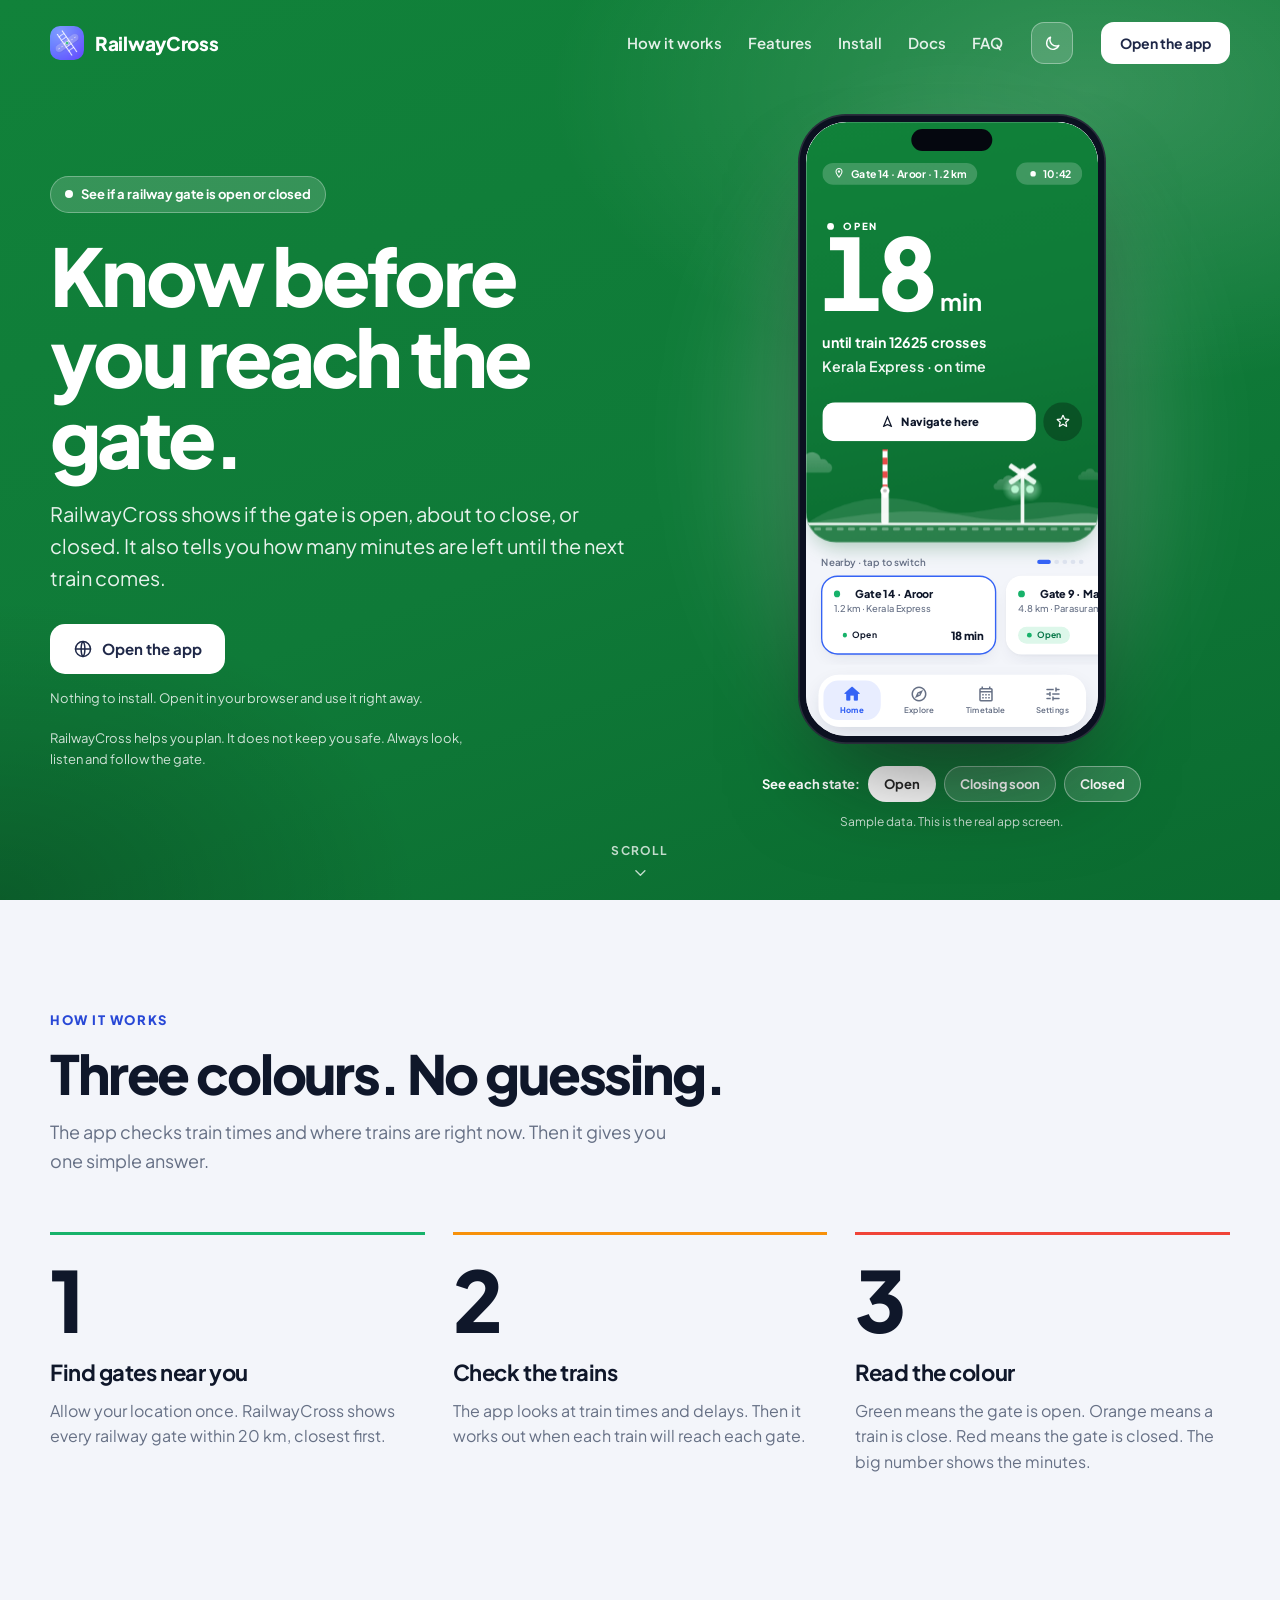
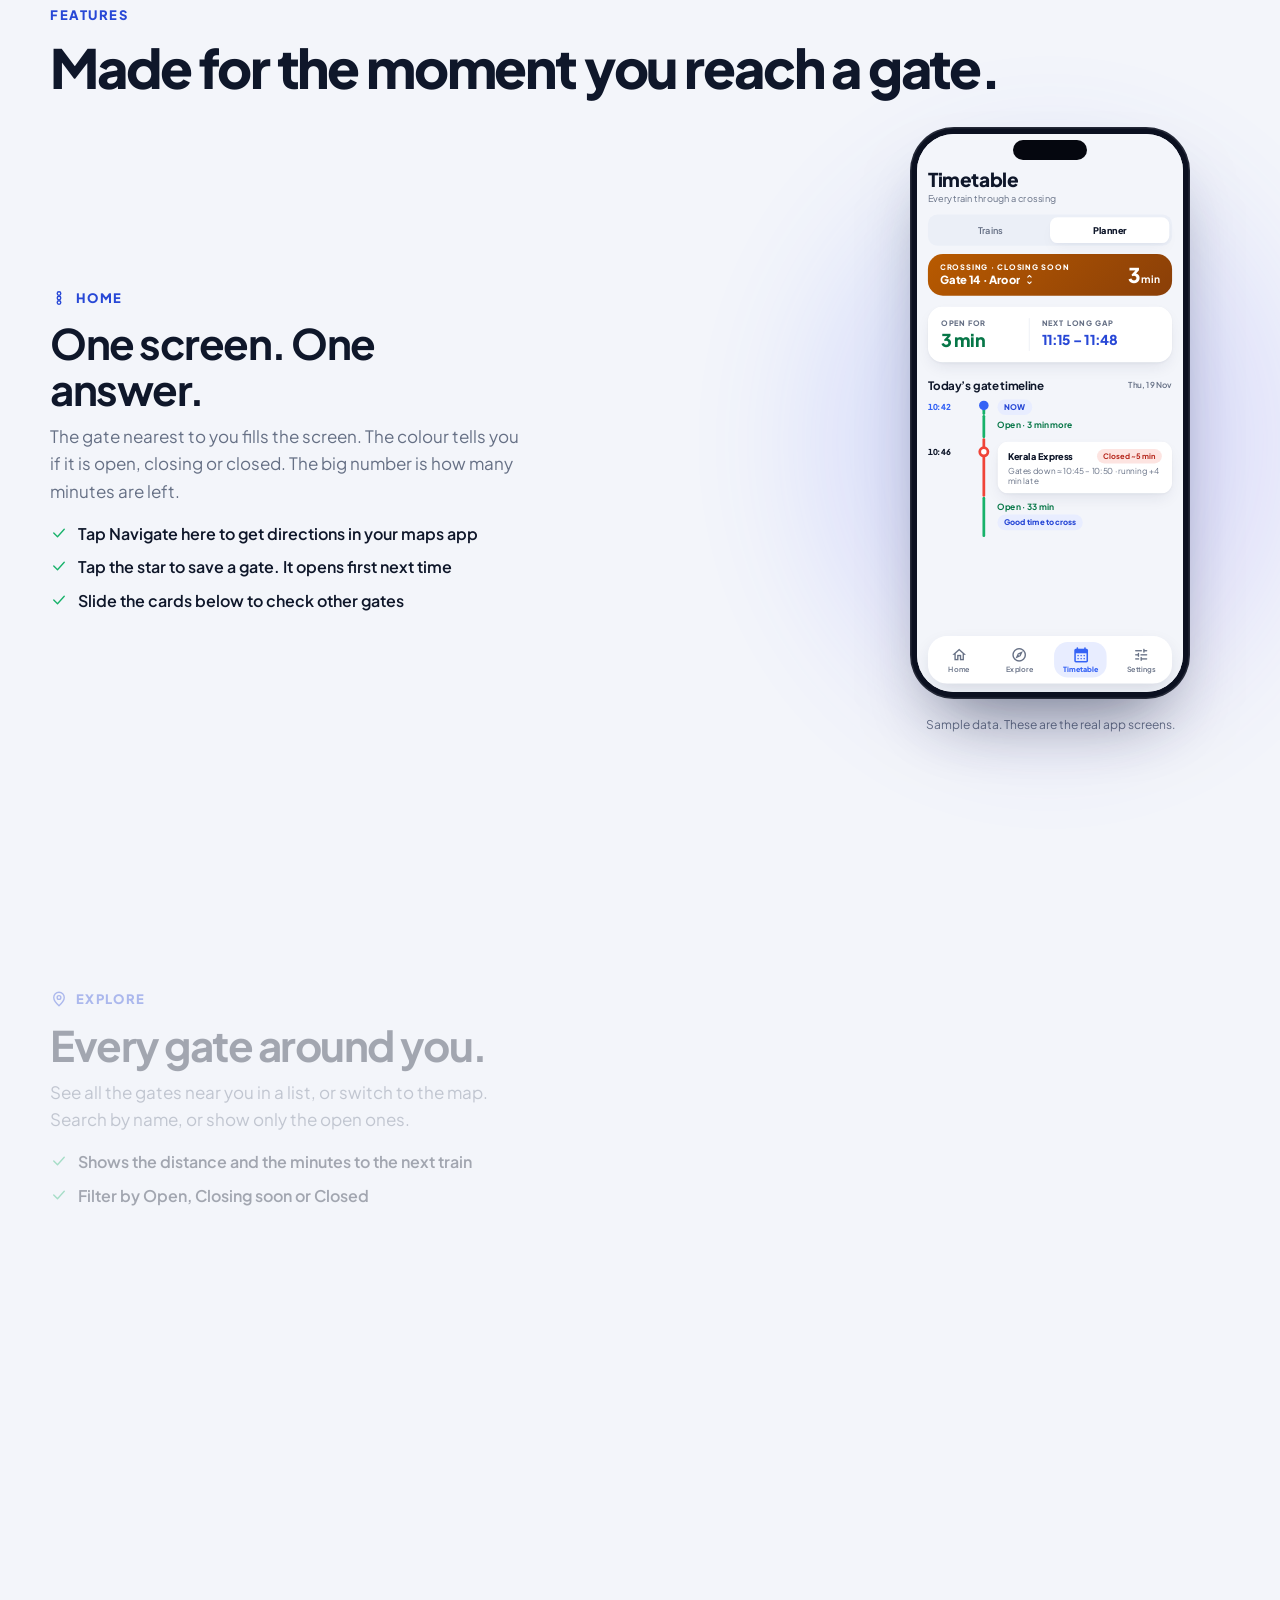
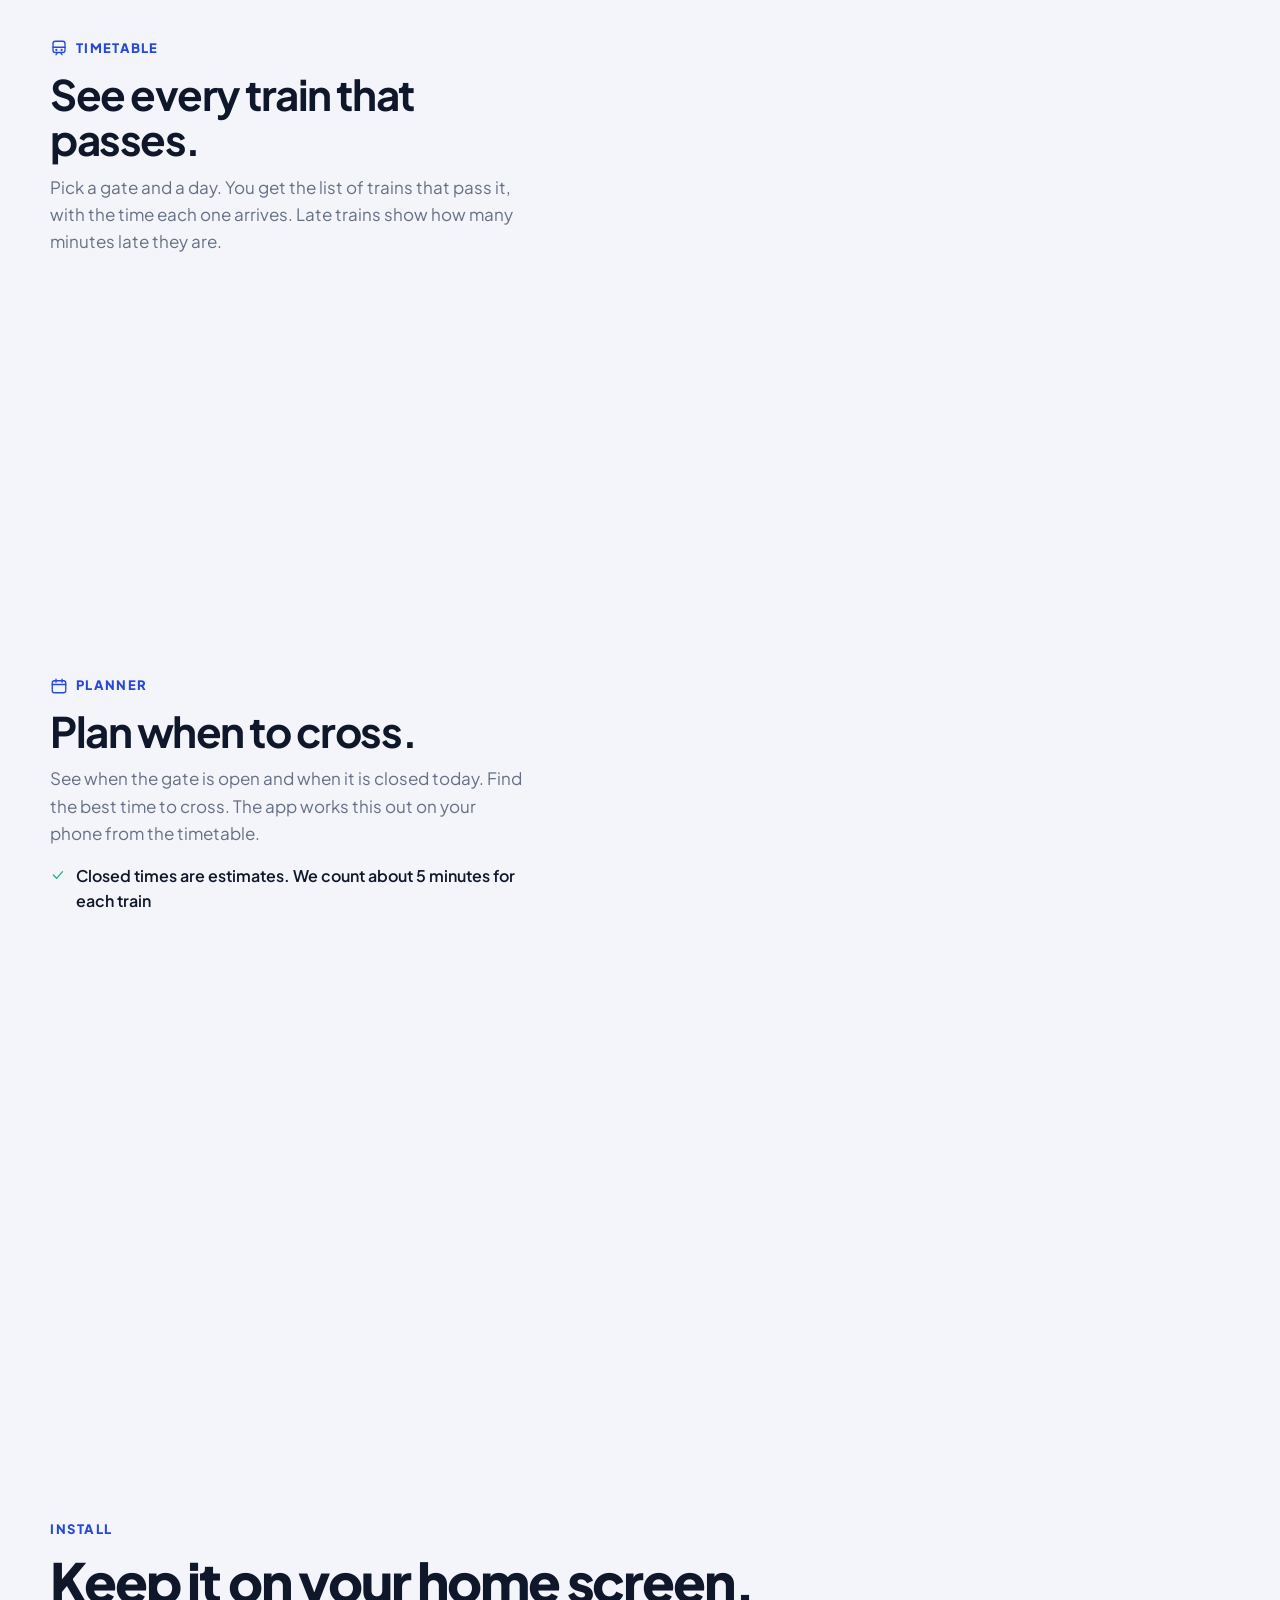
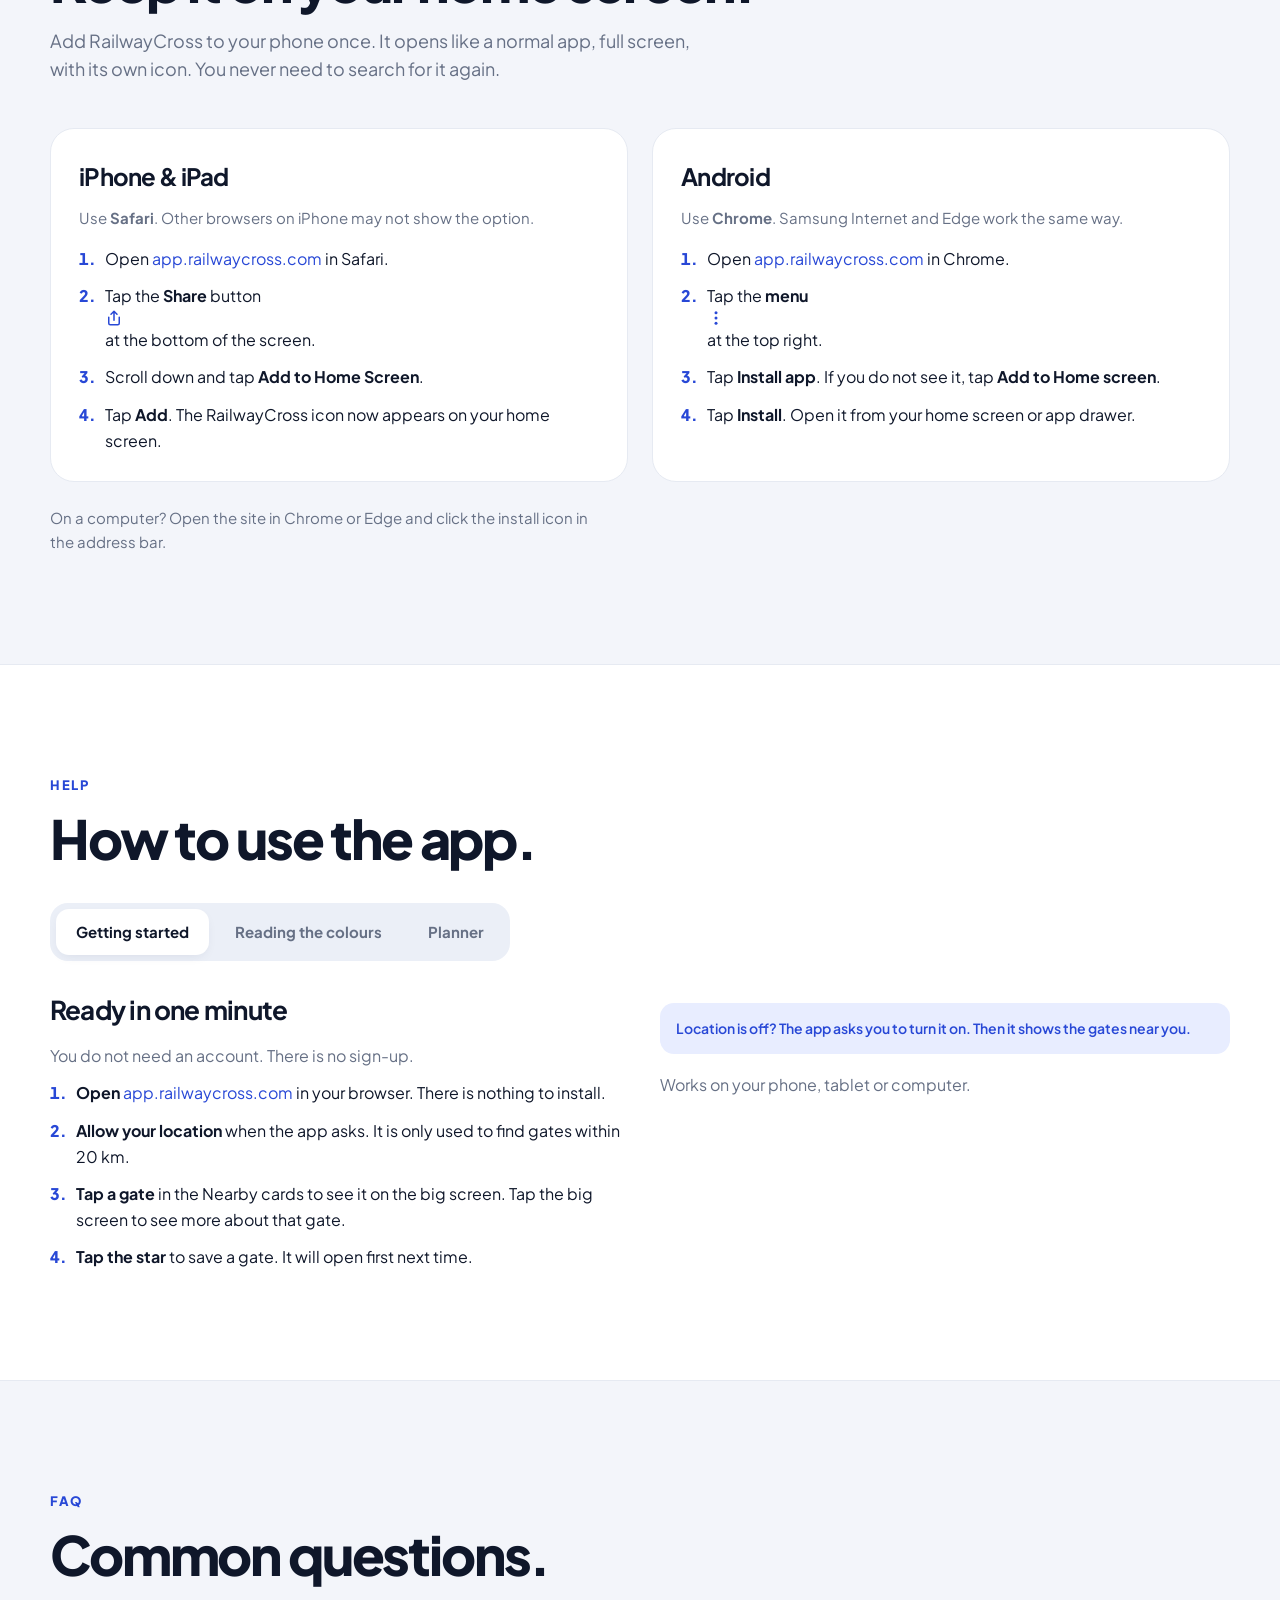
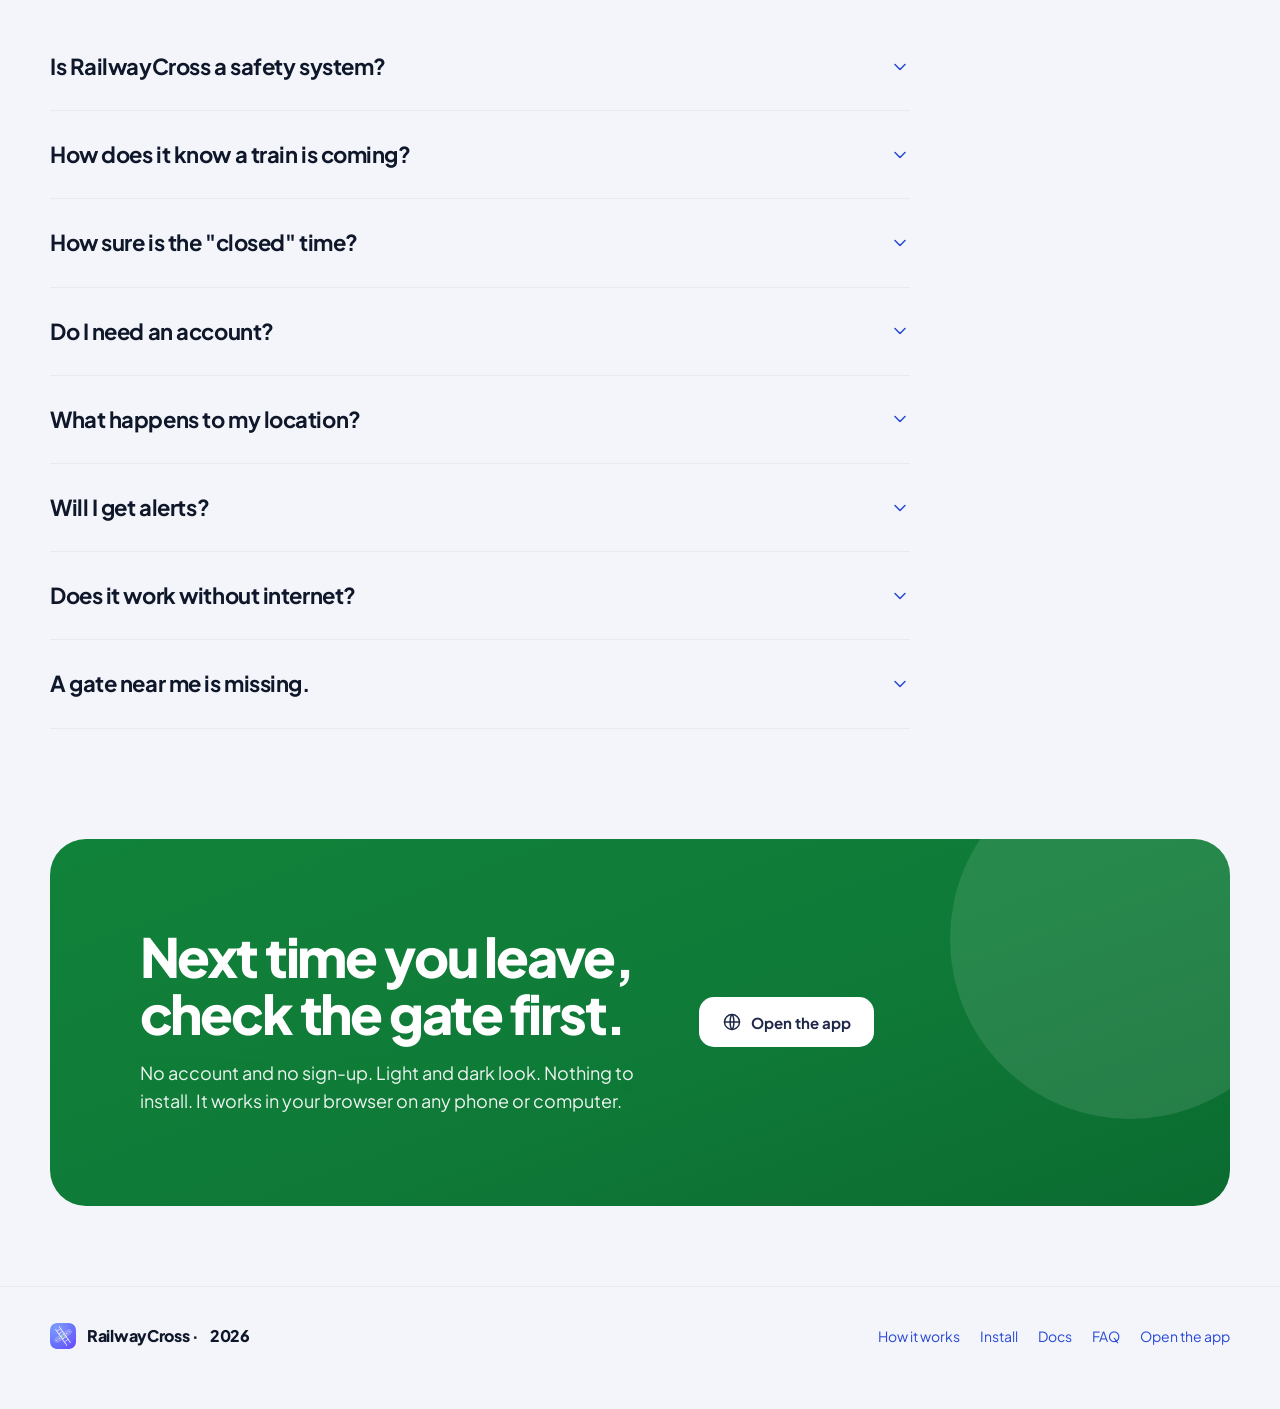
==== commit 0282e235: "Add install-to-home-screen section for iPhone and Android Co-Authored-By: Claude Sonnet 5.5 <noreply" ====
--- a/index.html
+++ b/index.html
@@ -3,9 +3,24 @@
 <head>
 <meta charset="utf-8">
 <meta name="viewport" content="width=device-width,initial-scale=1">
-<title>RailwayCross | Know before you reach the gate</title>
-<meta name="description" content="RailwayCross tells you whether a railway level crossing is open, closing or closed, and how long until the next train.">
+<title>RailwayCross | Live Railway Level Crossing Status & Train Timings</title>
+<meta name="description" content="Check if a railway level crossing is open, closing or closed, and how many minutes until the next train. Free, no sign-up, nothing to install.">
 <meta name="theme-color" content="#0F7A38">
+<link rel="canonical" href="https://railwaycross.com/">
+<meta property="og:type" content="website">
+<meta property="og:site_name" content="RailwayCross">
+<meta property="og:title" content="RailwayCross | Live Railway Level Crossing Status & Train Timings">
+<meta property="og:description" content="Check if a railway level crossing is open, closing or closed, and how many minutes until the next train. Free, no sign-up, nothing to install.">
+<meta property="og:url" content="https://railwaycross.com/">
+<meta property="og:image" content="https://railwaycross.com/assets/og-image.png">
+<meta property="og:image:width" content="1200">
+<meta property="og:image:height" content="630">
+<meta property="og:image:alt" content="RailwayCross: know before you reach the gate">
+<meta name="twitter:card" content="summary_large_image">
+<meta name="twitter:title" content="RailwayCross | Live Railway Level Crossing Status & Train Timings">
+<meta name="twitter:description" content="Check if a railway level crossing is open, closing or closed, and how many minutes until the next train. Free, no sign-up, nothing to install.">
+<meta name="twitter:image" content="https://railwaycross.com/assets/og-image.png">
+<script type="application/ld+json">[{"@context": "https://schema.org", "@type": "WebApplication", "name": "RailwayCross", "url": "https://app.railwaycross.com/", "description": "Check if a railway level crossing is open, closing or closed, and how many minutes until the next train. Free, no sign-up, nothing to install.", "applicationCategory": "TravelApplication", "operatingSystem": "Any (web browser)", "offers": {"@type": "Offer", "price": "0", "priceCurrency": "INR"}}, {"@context": "https://schema.org", "@type": "FAQPage", "mainEntity": [{"@type": "Question", "name": "Is RailwayCross a safety system?", "acceptedAnswer": {"@type": "Answer", "text": "No. It is a tool to help you plan. It uses train times and live train data, and both can be wrong. Never cross when a gate, light or siren says stop. Always look and listen yourself."}}, {"@type": "Question", "name": "How does it know a train is coming?", "acceptedAnswer": {"@type": "Answer", "text": "The server compares train timetables with live train positions. Then it works out when each train will reach each gate, including any delay."}}, {"@type": "Question", "name": "How sure is the \"closed\" time?", "acceptedAnswer": {"@type": "Answer", "text": "The train times come from real data. How long the gate stays down is a guess. We count about 5 minutes for each train. That is why the app uses the \"≈\" sign."}}, {"@type": "Question", "name": "Do I need an account?", "acceptedAnswer": {"@type": "Answer", "text": "No. There are no accounts. Your saved gate and your settings stay in your browser on this device."}}, {"@type": "Question", "name": "What happens to my location?", "acceptedAnswer": {"@type": "Answer", "text": "The app sends your location to the server only to find gates within 20 km. We do not collect names or accounts. We use anonymous visit statistics (Google Analytics) on this website to see how many people visit."}}, {"@type": "Question", "name": "Will I get alerts?", "acceptedAnswer": {"@type": "Answer", "text": "Settings has switches for gate and delay alerts. They save what you want, but alerts are not switched on yet."}}, {"@type": "Question", "name": "Does it work without internet?", "acceptedAnswer": {"@type": "Answer", "text": "No. It needs internet to show live data. If you are offline, the app tells you so. It does not show old, wrong answers."}}, {"@type": "Question", "name": "A gate near me is missing.", "acceptedAnswer": {"@type": "Answer", "text": "The app only shows gates that are already on our map. If yours is missing, it has not been added yet."}}]}]</script>
 <link rel="icon" type="image/png" href="assets/favicon.png">
 <link rel="apple-touch-icon" href="assets/favicon.png">
 <link rel="stylesheet" href="assets/common.css">
@@ -82,6 +97,21 @@
 .sticky .phone{position:relative}
 .sample{font-size:12px;color:var(--mut);text-align:center;margin-top:16px}
 
+/* install */
+.inst-grid{display:grid;grid-template-columns:1fr 1fr;gap:24px;margin-top:44px}
+.inst{background:var(--sf);border:1.5px solid var(--ln);border-radius:24px;padding:28px}
+.inst.me{border-color:var(--brand);box-shadow:0 20px 40px -26px var(--shadow)}
+.inst-h{display:flex;align-items:center;justify-content:space-between;gap:12px}
+.inst-h h3{font-size:24px;letter-spacing:-.03em}
+.inst-badge{display:none;background:var(--acsoft);color:var(--acd);font-weight:800;font-size:12px;padding:5px 12px;border-radius:99px}
+.inst.me .inst-badge{display:inline-block}
+.inst-n{color:var(--mut);margin:10px 0 16px;font-size:15px}
+.inst ol{padding-left:20px;margin:0;display:grid;gap:12px}
+.inst li{padding-left:6px}.inst li::marker{font-weight:800;color:var(--acd)}
+.inst .ic{vertical-align:-3px;color:var(--acd)}
+.inst-foot{margin-top:24px;font-size:15px}
+@media (max-width:980px){.inst-grid{grid-template-columns:1fr}.inst.me{order:-1}}
+
 /* docs */
 .docs{background:var(--sf);border-block:1px solid var(--ln)}
 .tabs{display:flex;gap:6px;flex-wrap:wrap;margin:36px 0 0;background:var(--subtle);padding:6px;border-radius:18px;width:fit-content;max-width:100%}
@@ -135,6 +165,13 @@
 }
 @media (max-width:520px){.top .btn{display:none}}
 </style>
+<script async src="https://www.googletagmanager.com/gtag/js?id=G-1053RW82HZ"></script>
+<script>
+  window.dataLayer = window.dataLayer || [];
+  function gtag(){dataLayer.push(arguments);}
+  gtag('js', new Date());
+  gtag('config', 'G-1053RW82HZ');
+</script>
 </head>
 <body>
 
@@ -142,7 +179,7 @@
   <div class="wrap top">
     <a class="brand" href="#top"><span data-logo="34"></span>RailwayCross</a>
     <nav aria-label="Primary">
-      <a href="#how">How it works</a><a href="#features">Features</a><a href="#docs">Docs</a><a href="#faq">FAQ</a>
+      <a href="#how">How it works</a><a href="#features">Features</a><a href="#install">Install</a><a href="#docs">Docs</a><a href="#faq">FAQ</a>
     </nav>
     <button class="theme-toggle" data-theme-toggle type="button"></button>
     <a class="btn btn-white" href="https://app.railwaycross.com/">Open the app</a>
@@ -225,6 +262,37 @@
   </div>
 </section>
 
+<section id="install">
+  <div class="wrap">
+    <div class="kicker reveal">Install</div>
+    <h2 class="reveal">Keep it on your home screen.</h2>
+    <p class="sec-lede reveal">Add RailwayCross to your phone once. It opens like a normal app, full screen, with its own icon. You never need to search for it again.</p>
+    <div class="inst-grid">
+      <article class="inst" id="inst-ios">
+        <div class="inst-h"><h3>iPhone &amp; iPad</h3><span class="inst-badge">Your device</span></div>
+        <p class="inst-n">Use <b>Safari</b>. Other browsers on iPhone may not show the option.</p>
+        <ol>
+          <li>Open <a href="https://app.railwaycross.com/">app.railwaycross.com</a> in Safari.</li>
+          <li>Tap the <b>Share</b> button <svg class="ic" width="18" height="18" viewBox="0 0 24 24" fill="none" stroke="currentColor" stroke-width="2" stroke-linecap="round" stroke-linejoin="round" aria-hidden="true"><path d="M12 15V3M8 7l4-4 4 4M5 11v8a2 2 0 0 0 2 2h10a2 2 0 0 0 2-2v-8"/></svg> at the bottom of the screen.</li>
+          <li>Scroll down and tap <b>Add to Home Screen</b>.</li>
+          <li>Tap <b>Add</b>. The RailwayCross icon now appears on your home screen.</li>
+        </ol>
+      </article>
+      <article class="inst" id="inst-android">
+        <div class="inst-h"><h3>Android</h3><span class="inst-badge">Your device</span></div>
+        <p class="inst-n">Use <b>Chrome</b>. Samsung Internet and Edge work the same way.</p>
+        <ol>
+          <li>Open <a href="https://app.railwaycross.com/">app.railwaycross.com</a> in Chrome.</li>
+          <li>Tap the <b>menu</b> <svg class="ic" width="18" height="18" viewBox="0 0 24 24" fill="currentColor" aria-hidden="true"><circle cx="12" cy="5" r="2"/><circle cx="12" cy="12" r="2"/><circle cx="12" cy="19" r="2"/></svg> at the top right.</li>
+          <li>Tap <b>Install app</b>. If you do not see it, tap <b>Add to Home screen</b>.</li>
+          <li>Tap <b>Install</b>. Open it from your home screen or app drawer.</li>
+        </ol>
+      </article>
+    </div>
+    <p class="sec-lede inst-foot">On a computer? Open the site in Chrome or Edge and click the install icon in the address bar.</p>
+  </div>
+</section>
+
 <section class="docs" id="docs">
   <div class="wrap">
     <div class="kicker reveal">Help</div>
@@ -269,7 +337,7 @@
       <details><summary>How does it know a train is coming?<span data-icon="chevron"></span></summary><p>The server compares train timetables with live train positions. Then it works out when each train will reach each gate, including any delay.</p></details>
       <details><summary>How sure is the "closed" time?<span data-icon="chevron"></span></summary><p>The train times come from real data. How long the gate stays down is a guess. We count about 5 minutes for each train. That is why the app uses the "≈" sign.</p></details>
       <details><summary>Do I need an account?<span data-icon="chevron"></span></summary><p>No. There are no accounts. Your saved gate and your settings stay in your browser on this device.</p></details>
-      <details><summary>What happens to my location?<span data-icon="chevron"></span></summary><p>The app sends your location to the server only to find gates within 20 km. We collect nothing else, because there is nothing to sign in to.</p></details>
+      <details><summary>What happens to my location?<span data-icon="chevron"></span></summary><p>The app sends your location to the server only to find gates within 20 km. We do not collect names or accounts. We use anonymous visit statistics (Google Analytics) on this website to see how many people visit.</p></details>
       <details><summary>Will I get alerts?<span data-icon="chevron"></span></summary><p>Settings has switches for gate and delay alerts. They save what you want, but alerts are not switched on yet.</p></details>
       <details><summary>Does it work without internet?<span data-icon="chevron"></span></summary><p>No. It needs internet to show live data. If you are offline, the app tells you so. It does not show old, wrong answers.</p></details>
       <details><summary>A gate near me is missing.<span data-icon="chevron"></span></summary><p>The app only shows gates that are already on our map. If yours is missing, it has not been added yet.</p></details>
@@ -290,7 +358,7 @@
 <footer>
   <div class="wrap">
     <span class="brand" style="color:var(--tx);font-size:16px"><span data-logo="26"></span>RailwayCross · <span data-year></span></span>
-    <nav><a href="#how">How it works</a><a href="#docs">Docs</a><a href="#faq">FAQ</a><a href="https://app.railwaycross.com/">Open the app</a></nav>
+    <nav><a href="#how">How it works</a><a href="#install">Install</a><a href="#docs">Docs</a><a href="#faq">FAQ</a><a href="https://app.railwaycross.com/">Open the app</a></nav>
   </div>
 </footer>
 
@@ -309,6 +377,10 @@
     })},{rootMargin:'-45% 0px -45% 0px'});
     feats.forEach(function(f){io.observe(f)});
   }
+  // Highlight install steps for the visitor's device
+  var ua=navigator.userAgent,ios=/iPhone|iPad|iPod/.test(ua)||(navigator.platform==='MacIntel'&&navigator.maxTouchPoints>1),
+      and=/Android/.test(ua),me=document.getElementById(ios?'inst-ios':and?'inst-android':'');
+  if(me)me.classList.add('me');
   // Docs tabs
   var tabs=[].slice.call(document.querySelectorAll('[role=tab]'));
   tabs.forEach(function(t){t.addEventListener('click',function(){
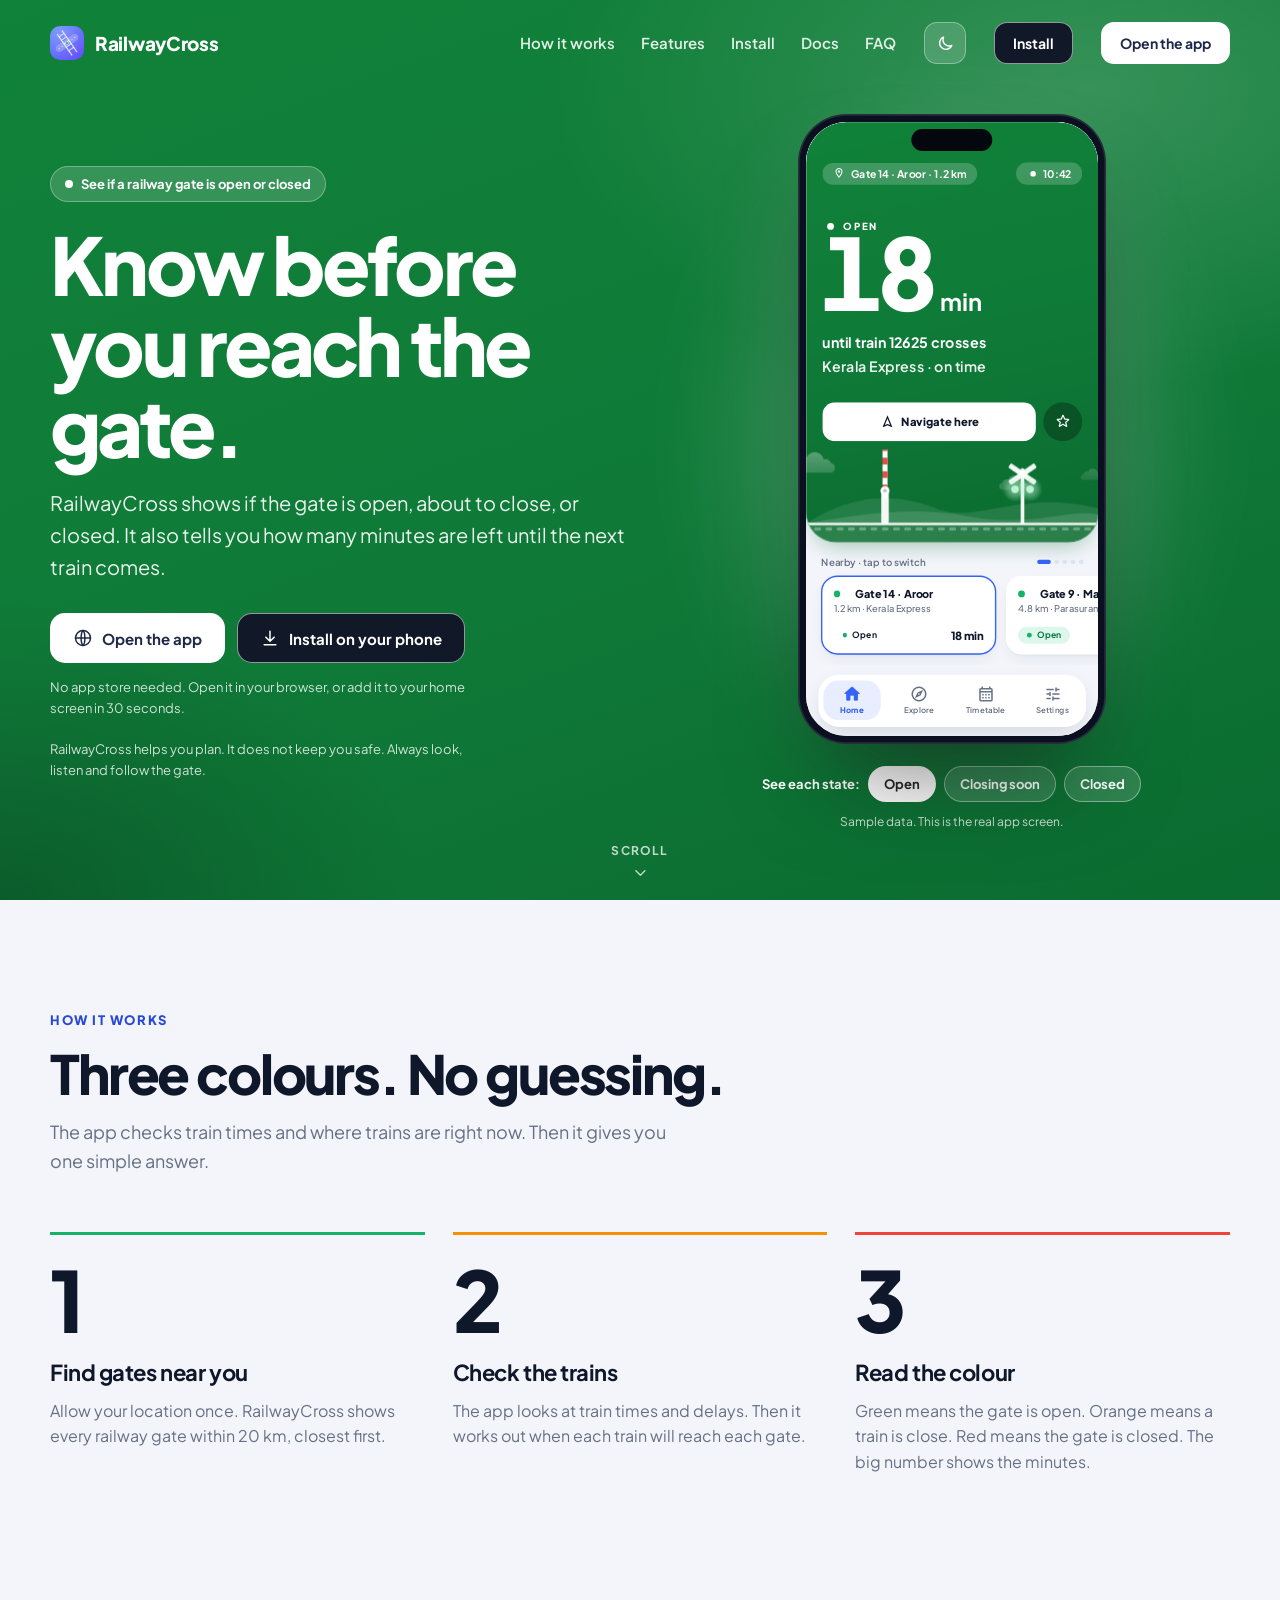
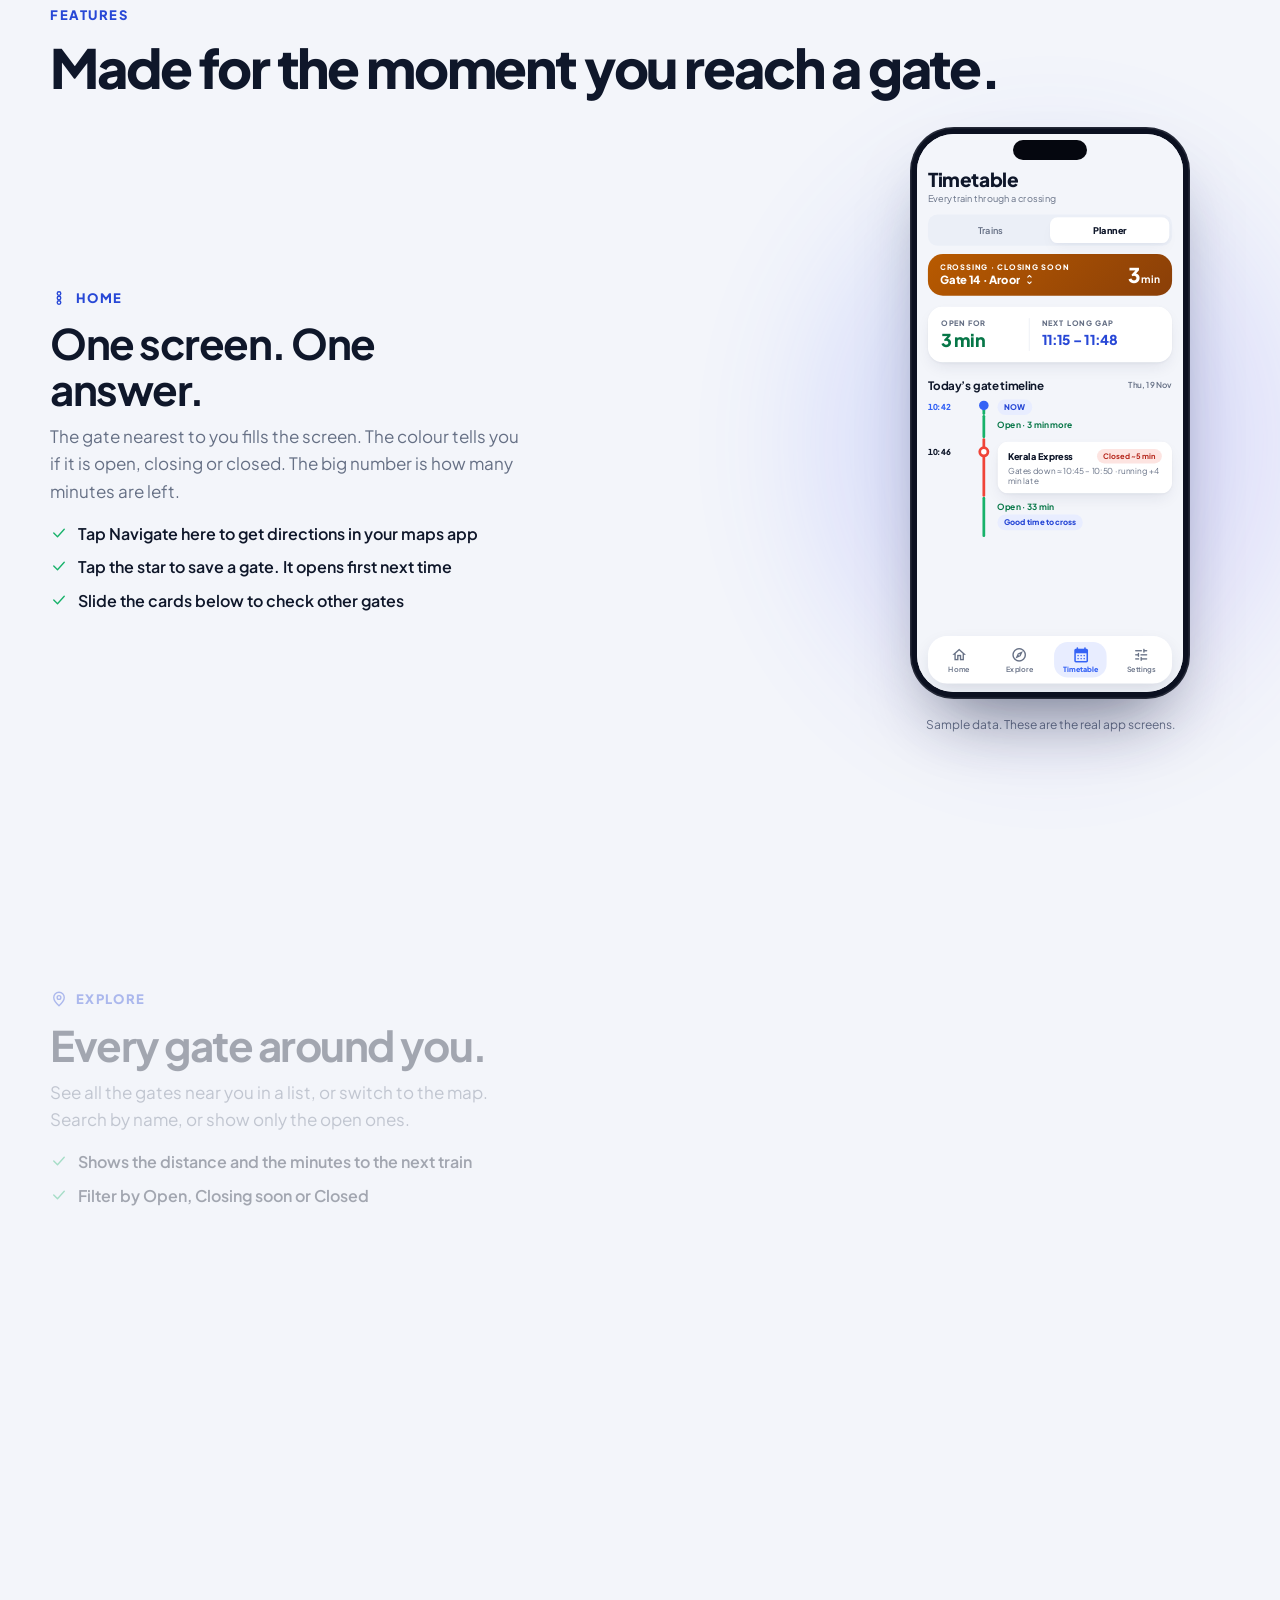
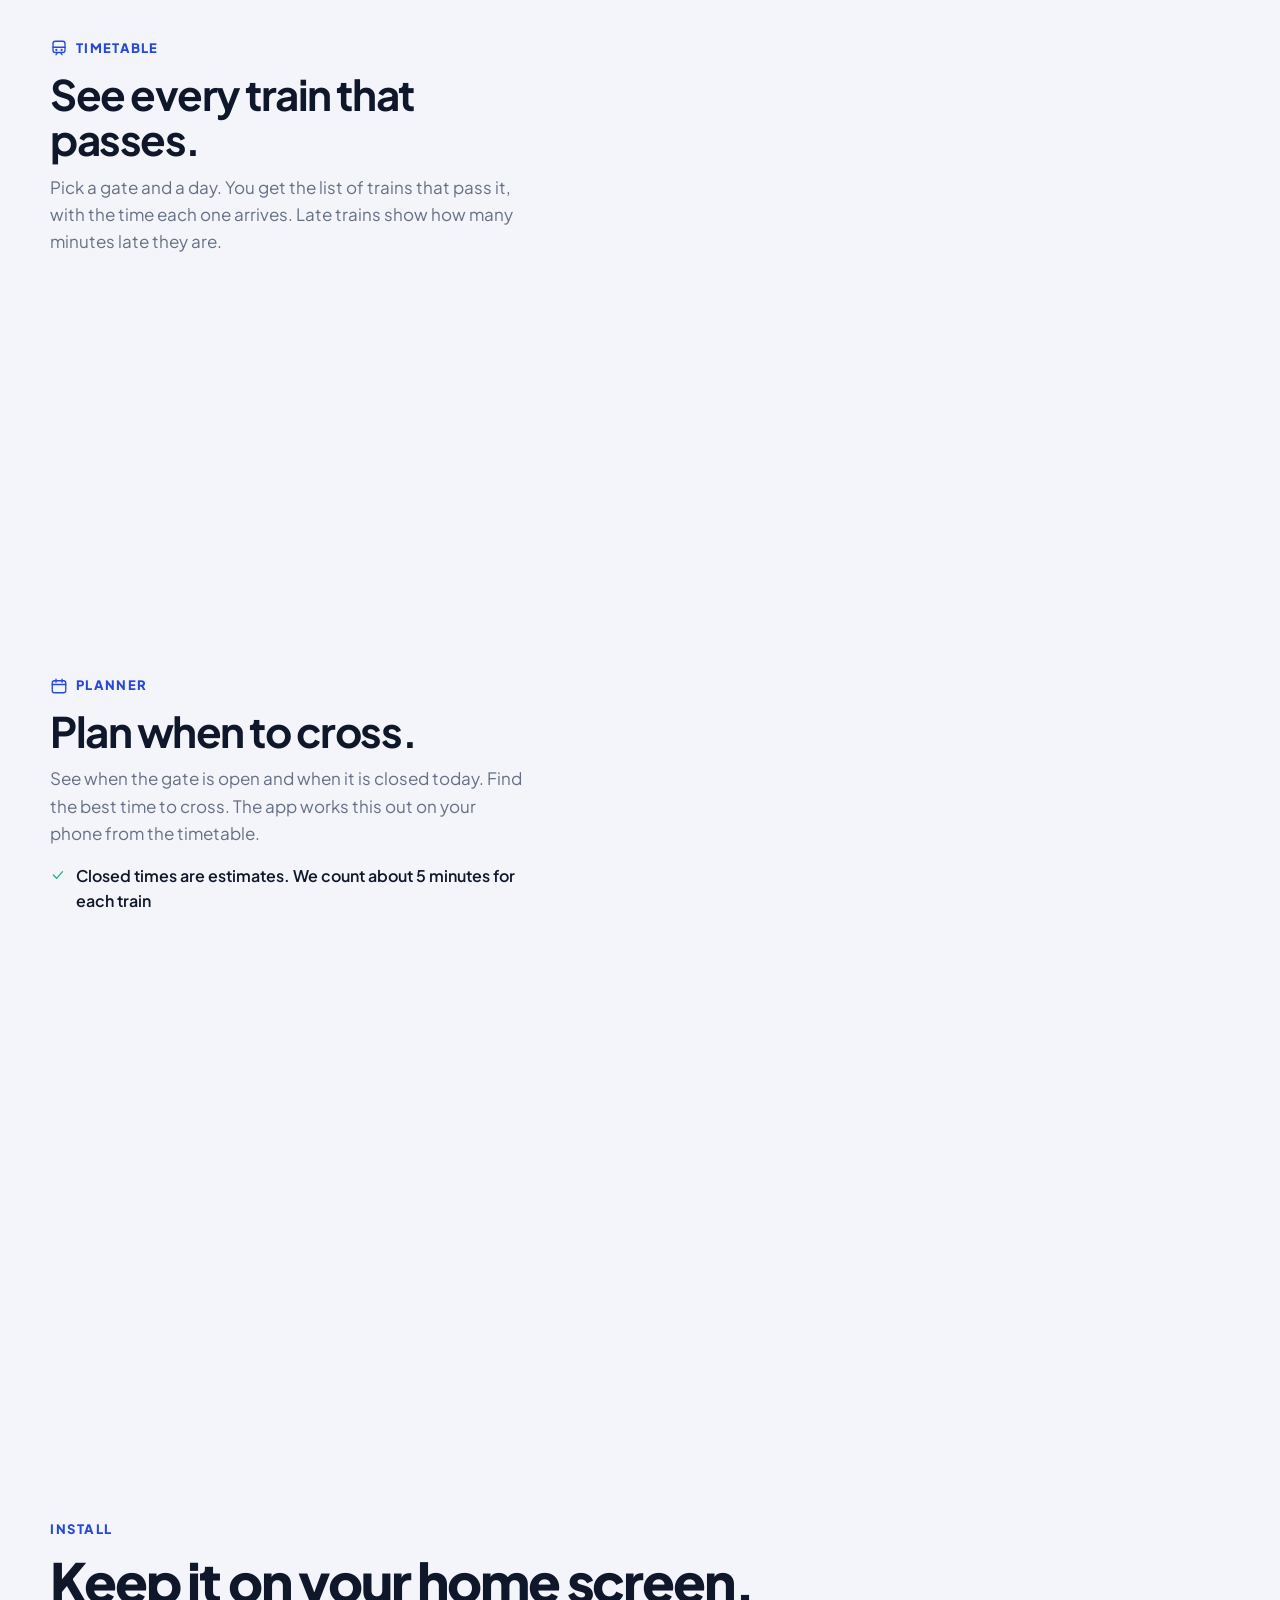
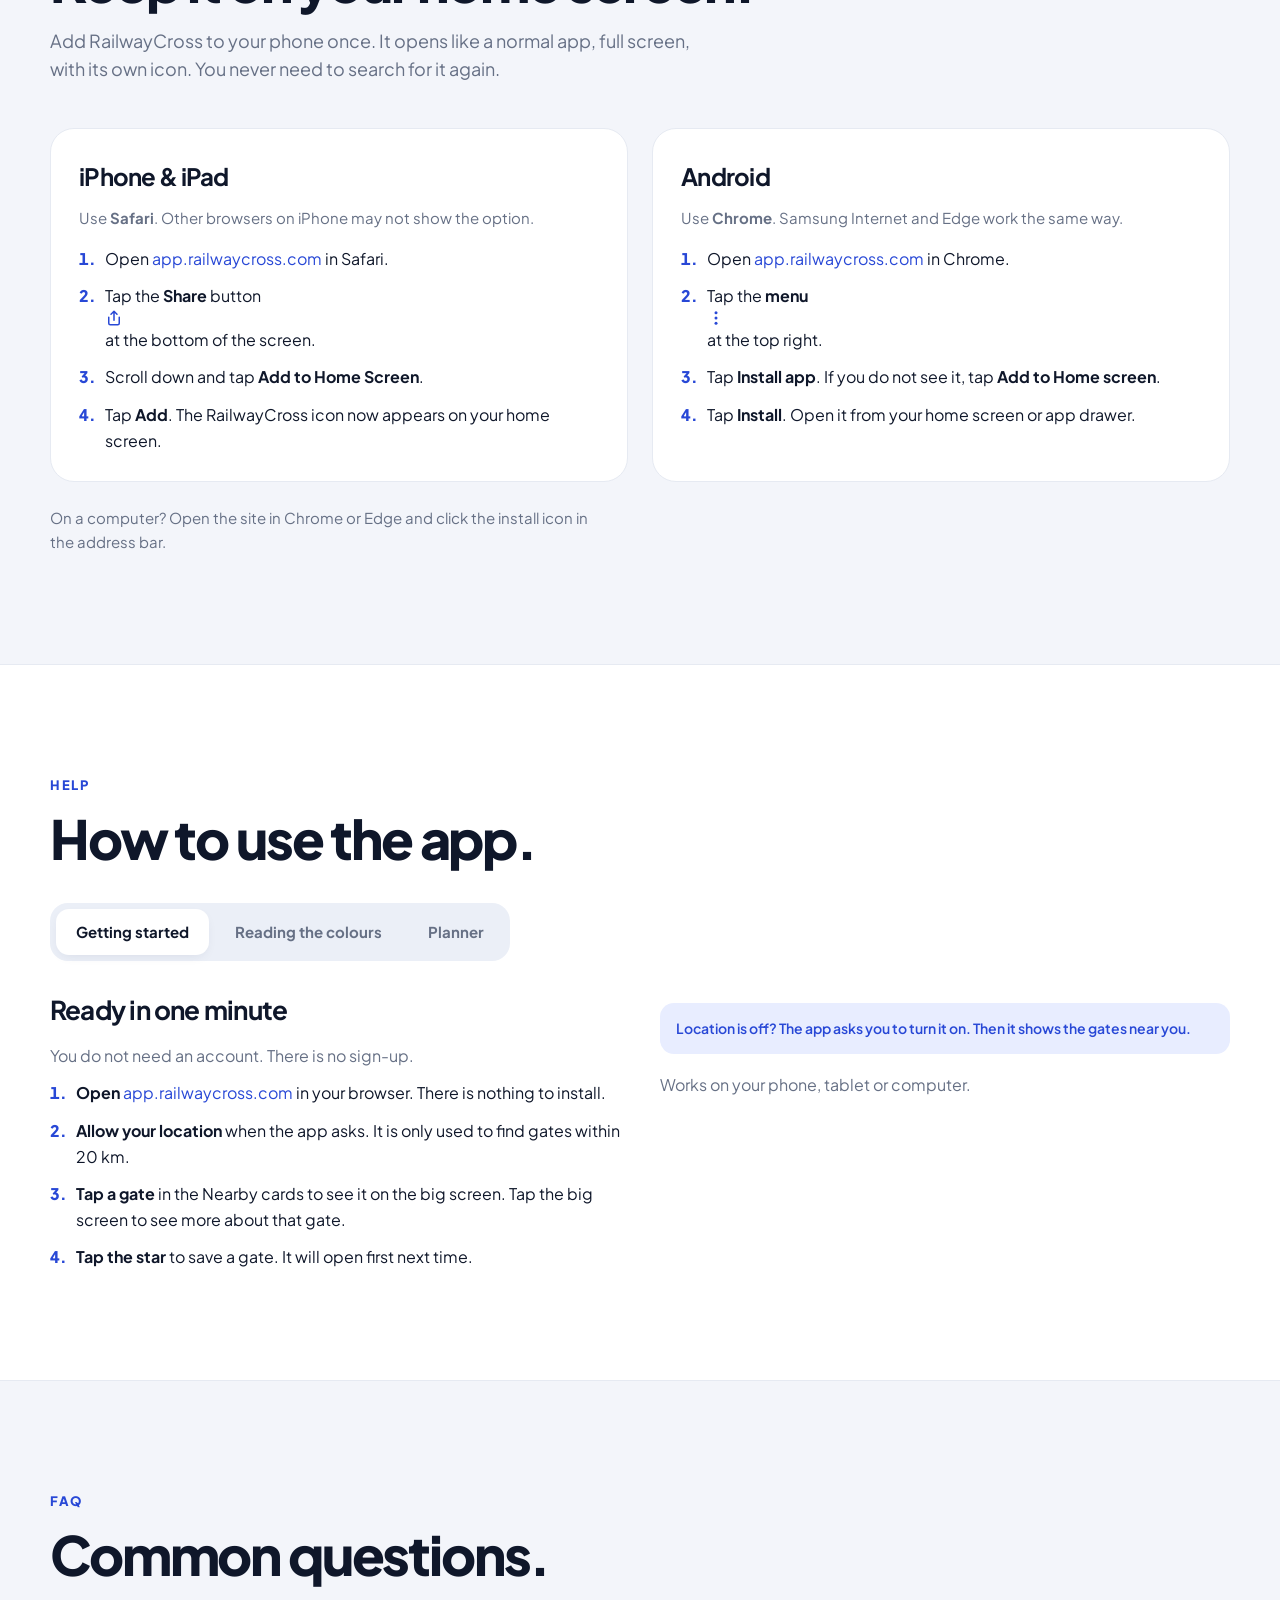
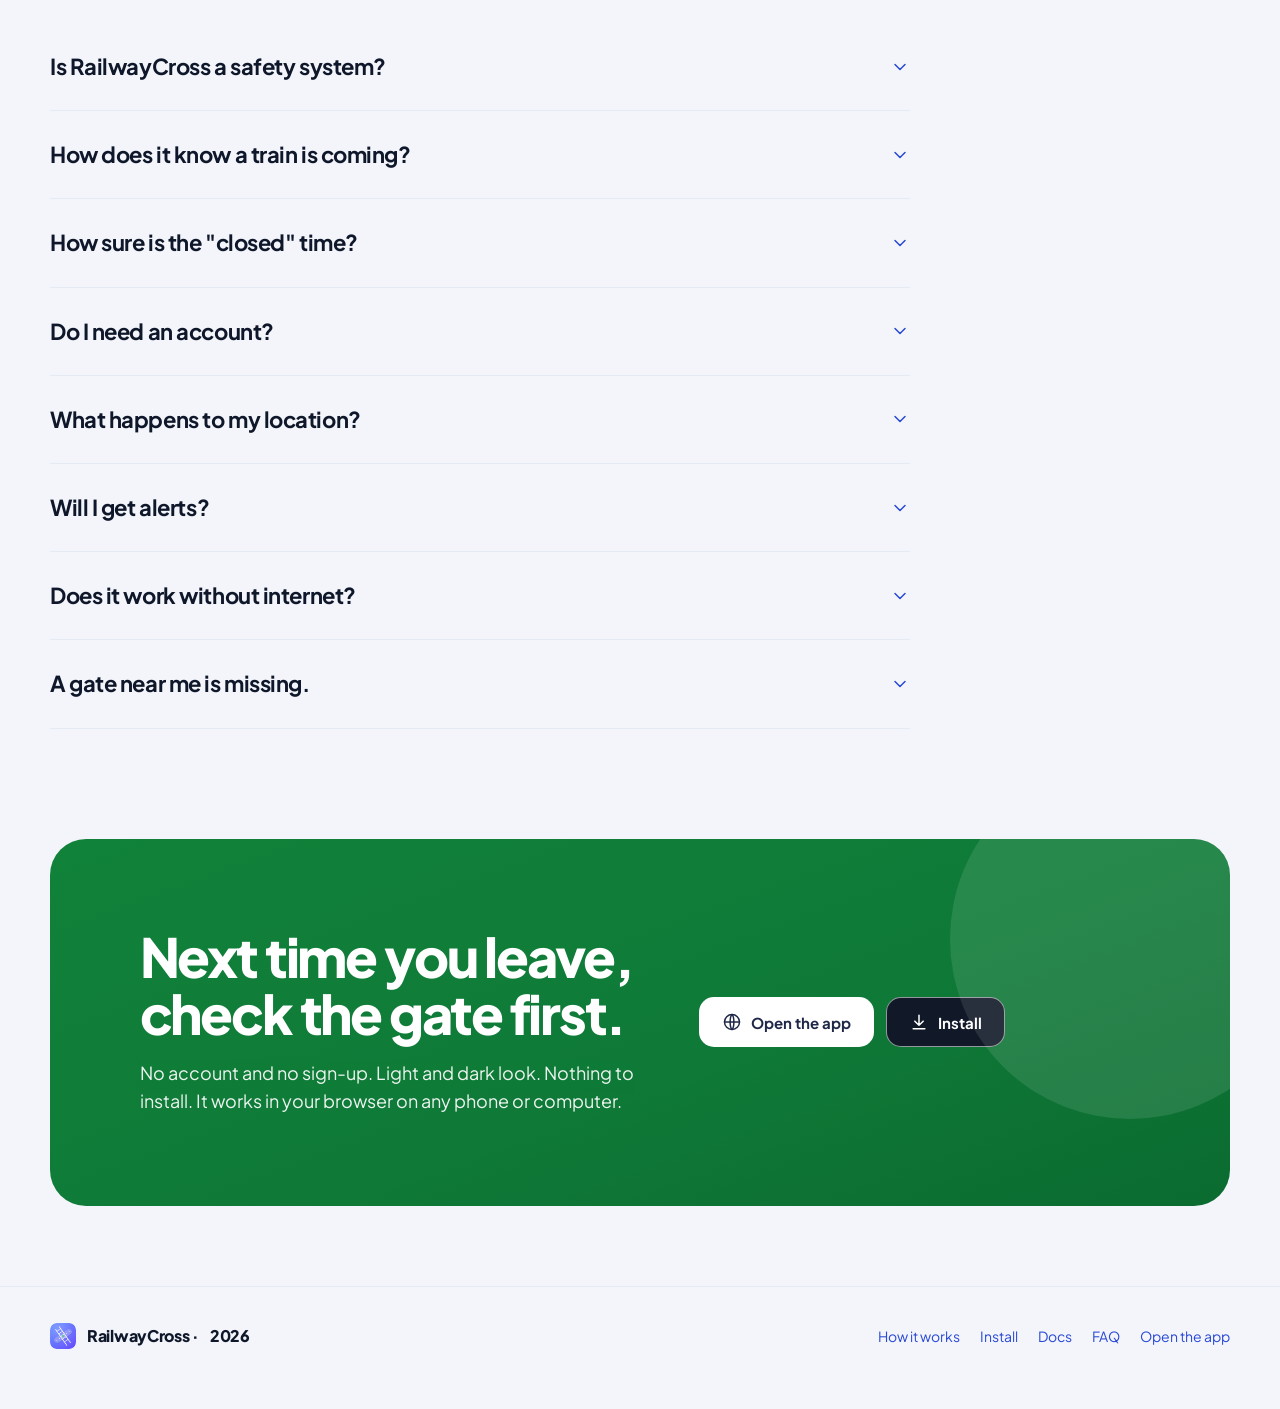
==== commit 00496084: "install button" ====
--- a/index.html
+++ b/index.html
@@ -37,6 +37,9 @@
 .top nav{display:flex;gap:26px;margin-left:auto;font-weight:600;font-size:15px}
 .top nav a{color:rgba(255,255,255,.88)}.top nav a:hover{color:#fff}
 .top .theme-toggle{background:rgba(255,255,255,.16);border-color:rgba(255,255,255,.35);color:#fff}
+.btn-install{background:#111827;color:#fff;border-color:rgba(255,255,255,.55);box-shadow:0 0 0 0 rgba(255,255,255,.7);animation:ring 2.4s ease-out infinite}
+.btn-install:hover{background:#000}
+@keyframes ring{0%{box-shadow:0 0 0 0 rgba(255,255,255,.6)}70%,100%{box-shadow:0 0 0 14px rgba(255,255,255,0)}}
 .top .btn{height:42px;font-size:14px;padding:0 18px;border-radius:13px}
 .hero-grid{position:relative;z-index:2;flex:1;display:grid;grid-template-columns:1.05fr 1fr;gap:40px;align-items:center;padding:16px 0 56px}
 .eyebrow{display:inline-flex;align-items:center;gap:8px;background:rgba(255,255,255,.16);border:1px solid rgba(255,255,255,.3);padding:7px 14px;border-radius:99px;font-weight:700;font-size:13px}
@@ -182,6 +185,7 @@
       <a href="#how">How it works</a><a href="#features">Features</a><a href="#install">Install</a><a href="#docs">Docs</a><a href="#faq">FAQ</a>
     </nav>
     <button class="theme-toggle" data-theme-toggle type="button"></button>
+    <a class="btn btn-install" href="#install">Install</a>
     <a class="btn btn-white" href="https://app.railwaycross.com/">Open the app</a>
   </div>
 
@@ -192,8 +196,9 @@
       <p class="lede">RailwayCross shows if the gate is open, about to close, or closed. It also tells you how many minutes are left until the next train comes.</p>
       <div class="cta" id="get">
         <a class="btn btn-white" href="https://app.railwaycross.com/" data-icon="globe">Open the app</a>
+        <a class="btn btn-install" href="#install" data-icon="download">Install on your phone</a>
       </div>
-      <p class="fine" style="margin-top:14px">Nothing to install. Open it in your browser and use it right away.</p>
+      <p class="fine" style="margin-top:14px">No app store needed. Open it in your browser, or add it to your home screen in 30 seconds.</p>
       <p class="fine">RailwayCross helps you plan. It does not keep you safe. Always look, listen and follow the gate.</p>
     </div>
 
@@ -349,7 +354,7 @@
   <div class="wrap">
     <div class="box vbg" data-demo data-state="closing">
       <div><h2>Next time you leave, check the gate first.</h2><p style="font-size:18px;opacity:.92">No account and no sign-up. Light and dark look. Nothing to install. It works in your browser on any phone or computer.</p></div>
-      <div class="cta" style="margin:0;justify-content:flex-start"><a class="btn btn-white" href="https://app.railwaycross.com/" data-icon="globe">Open the app</a></div>
+      <div class="cta" style="margin:0;justify-content:flex-start"><a class="btn btn-white" href="https://app.railwaycross.com/" data-icon="globe">Open the app</a><a class="btn btn-install" href="#install" data-icon="download">Install</a></div>
     </div>
   </div>
 </div>
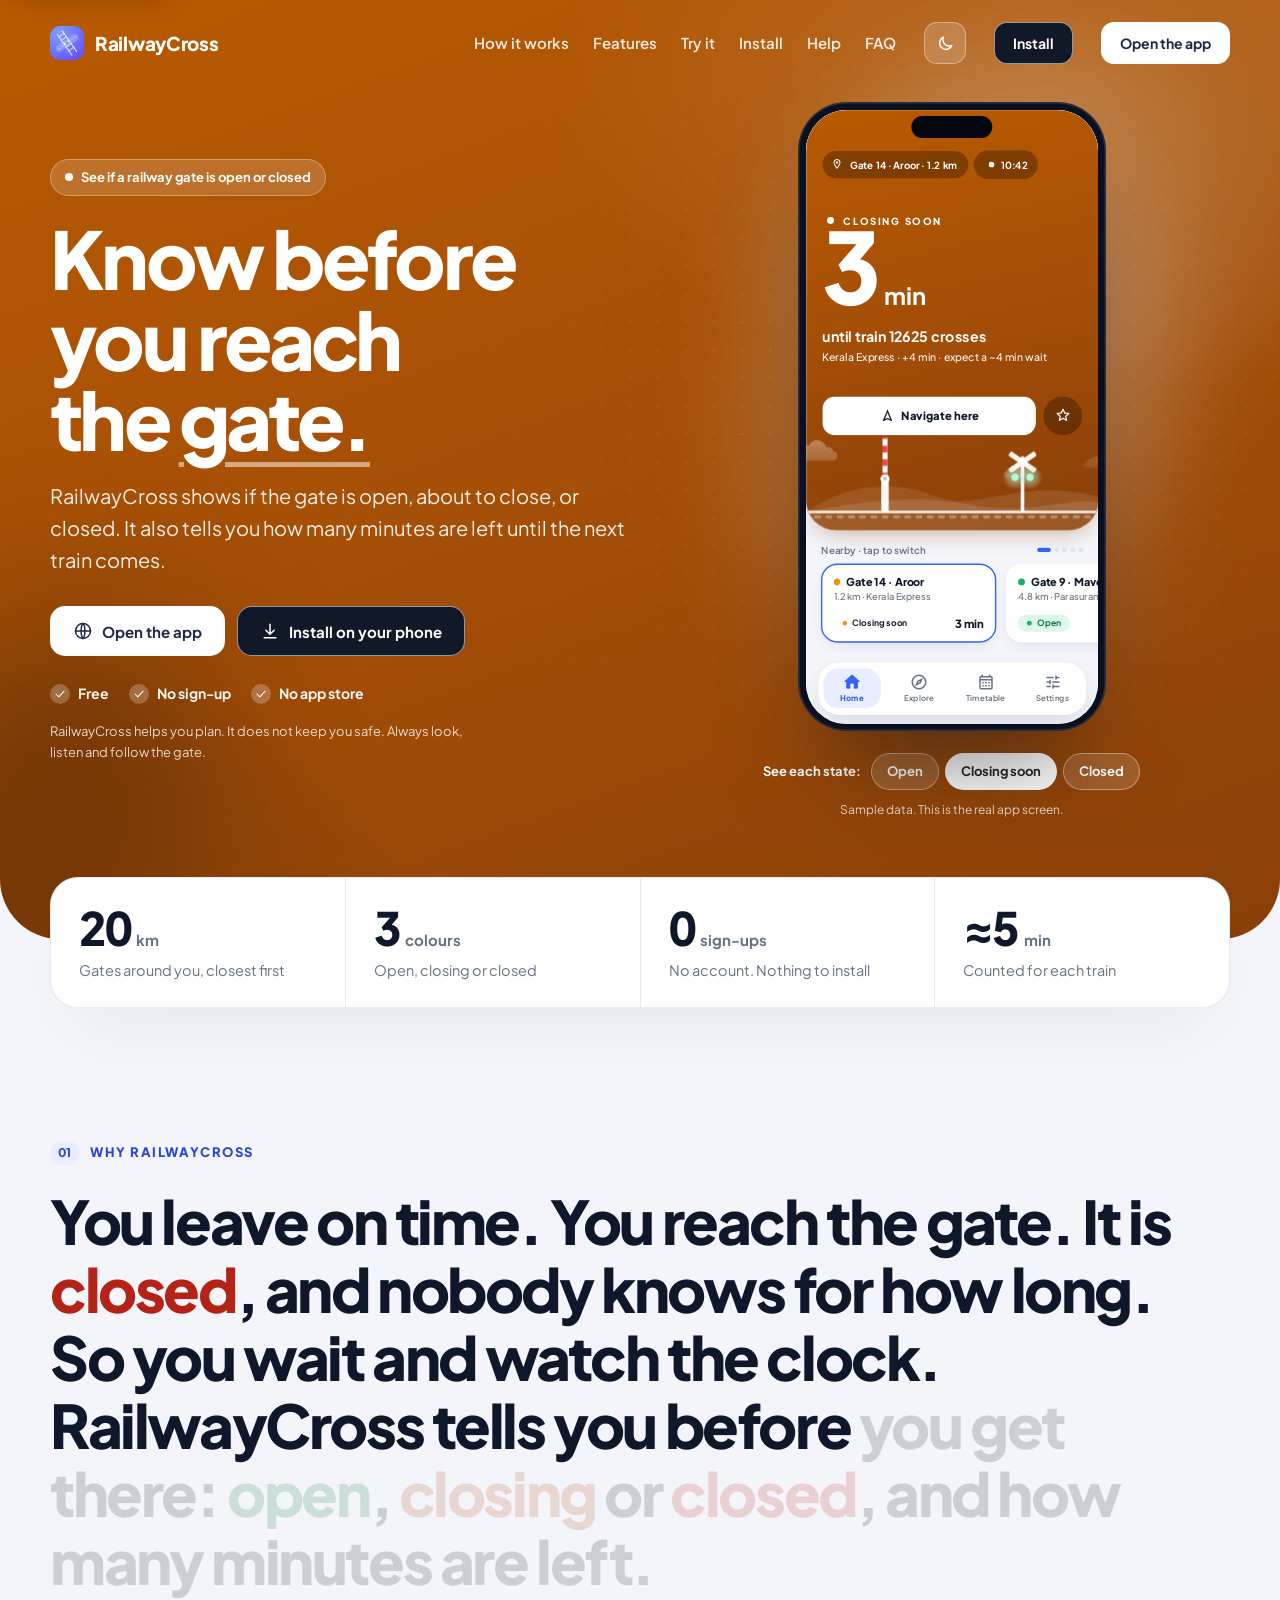
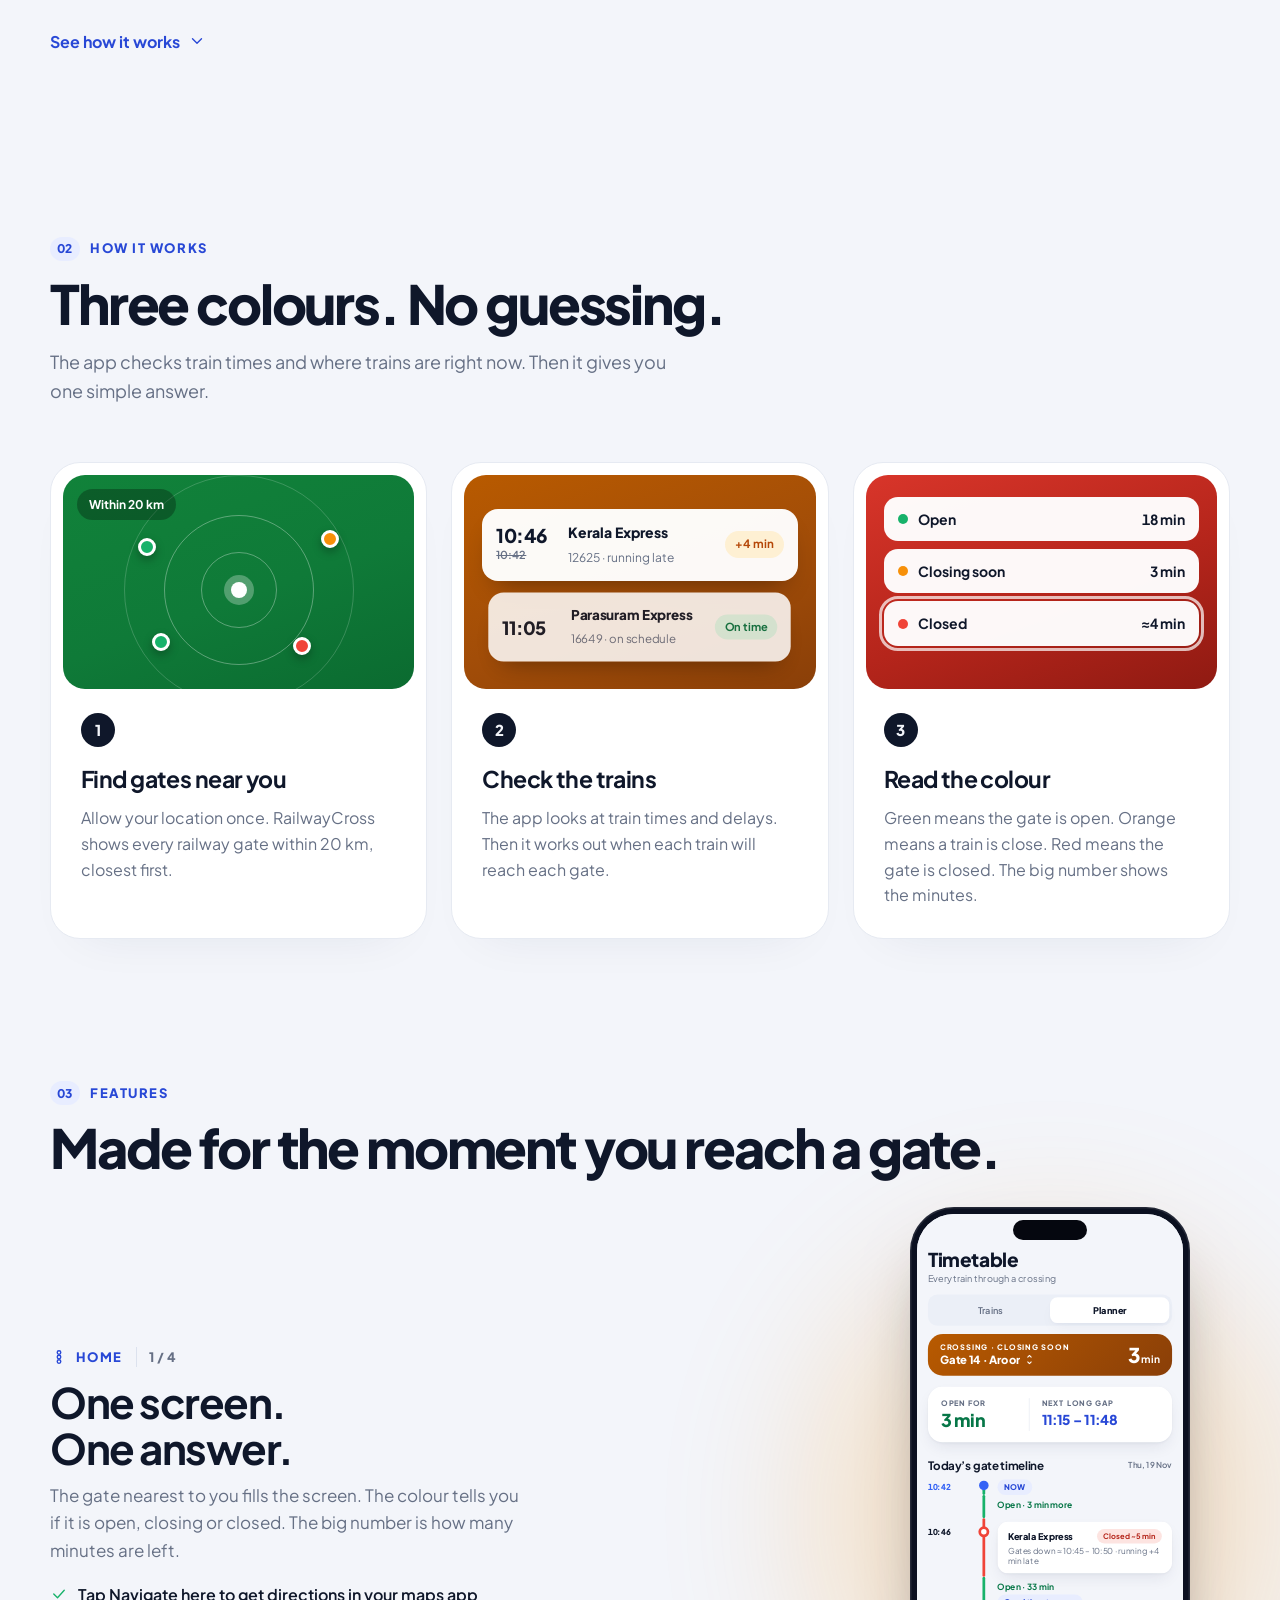
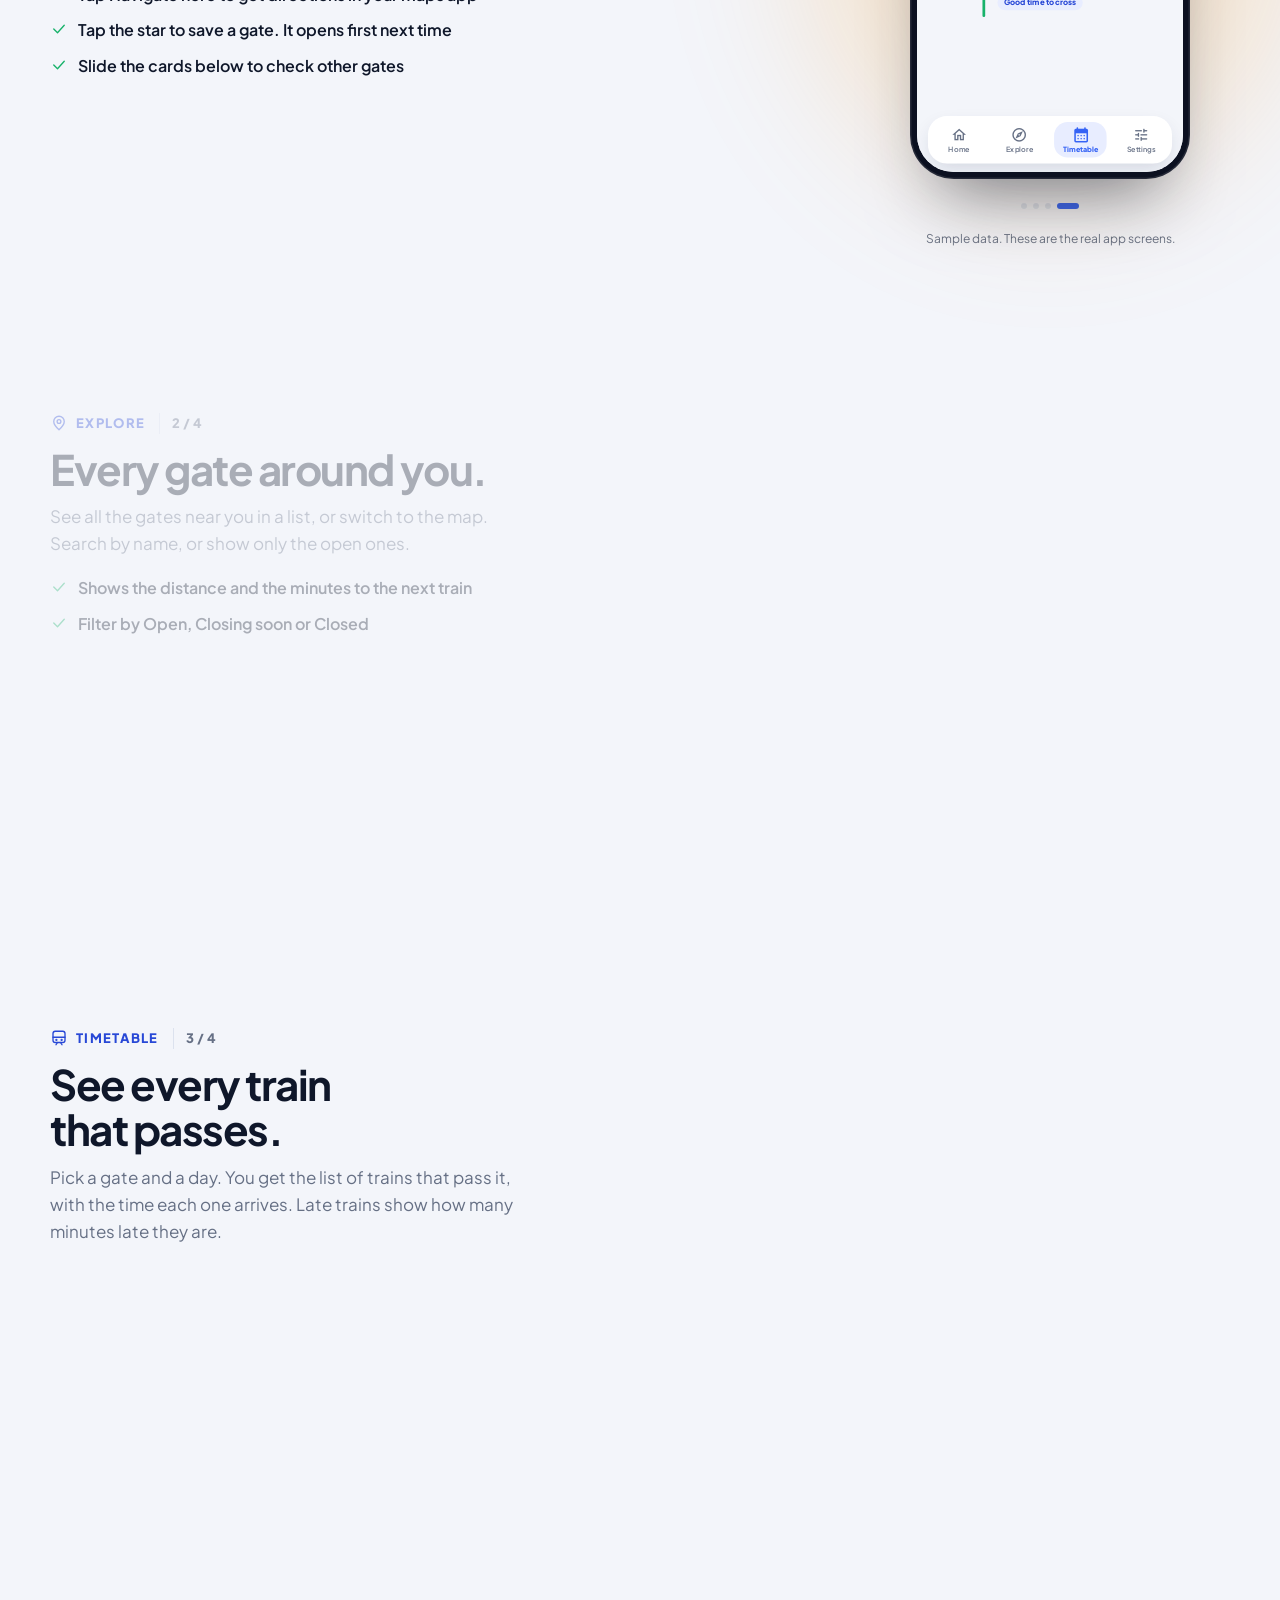
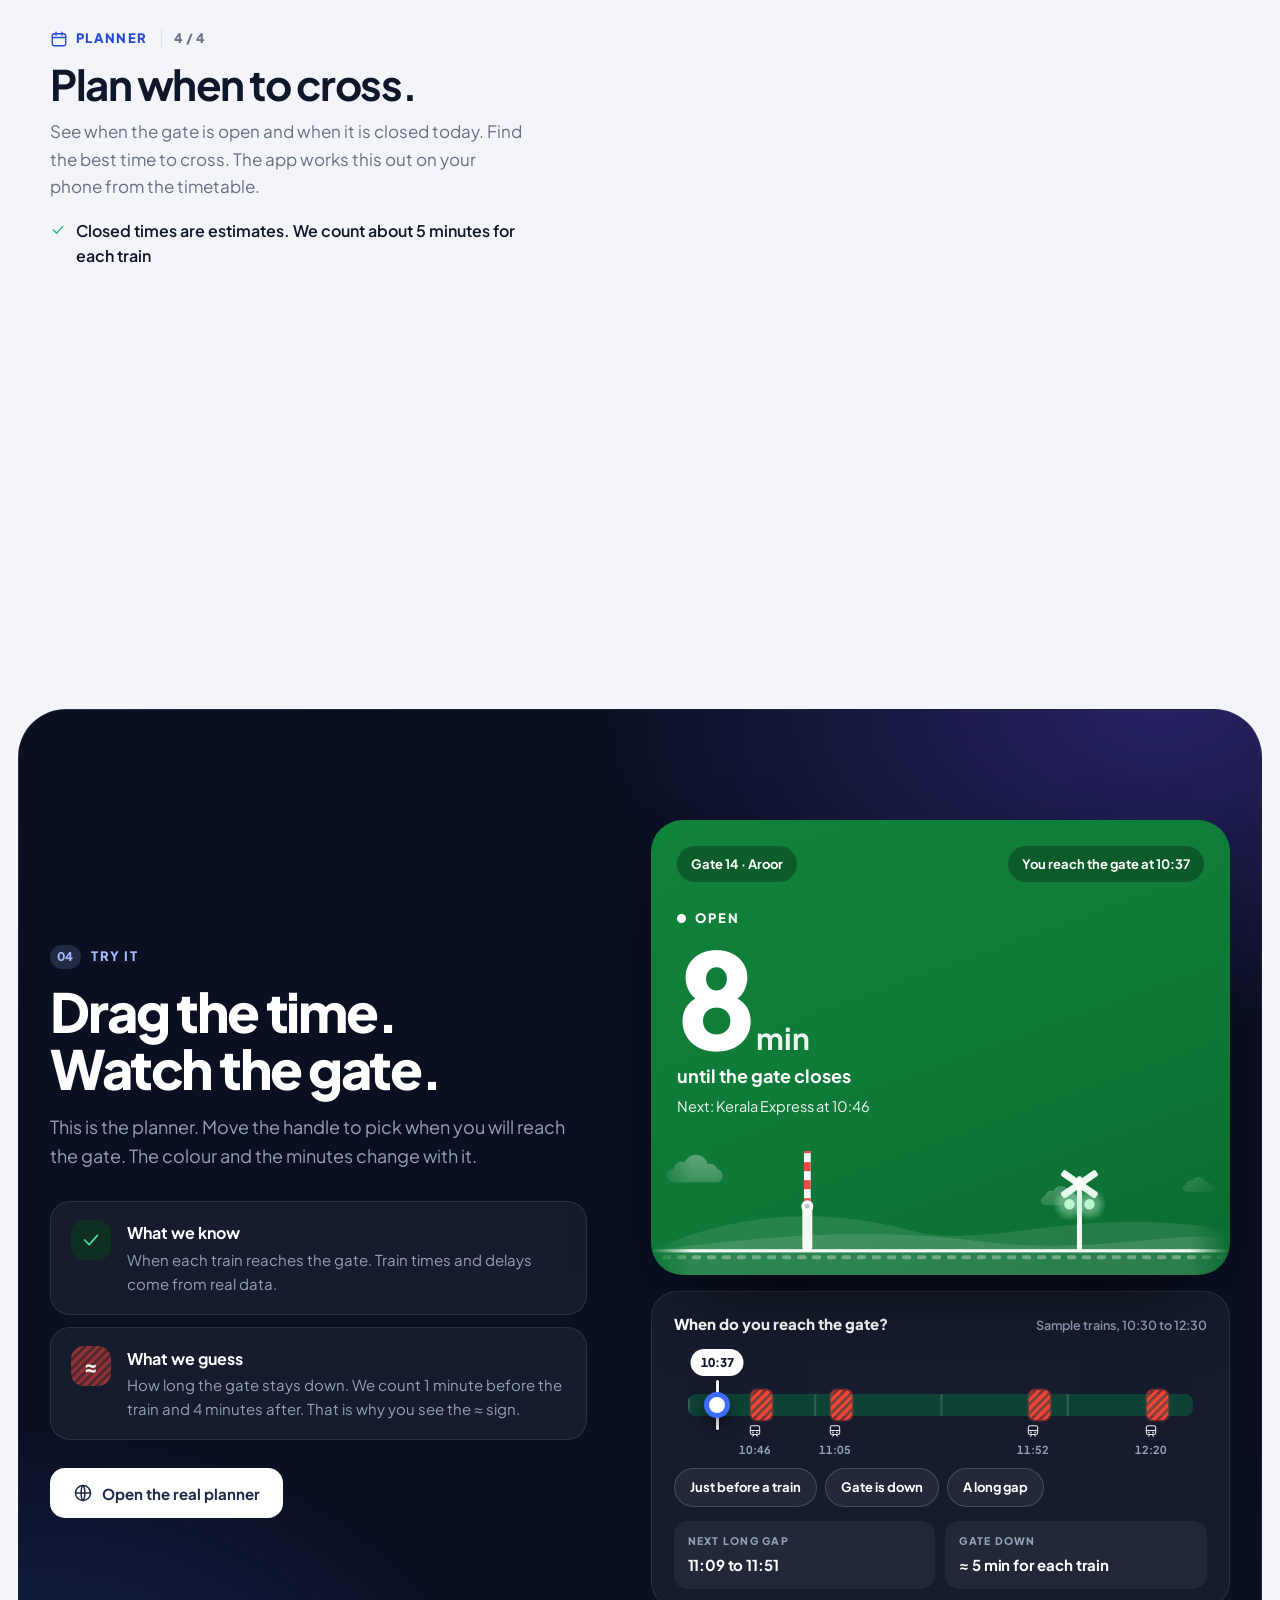
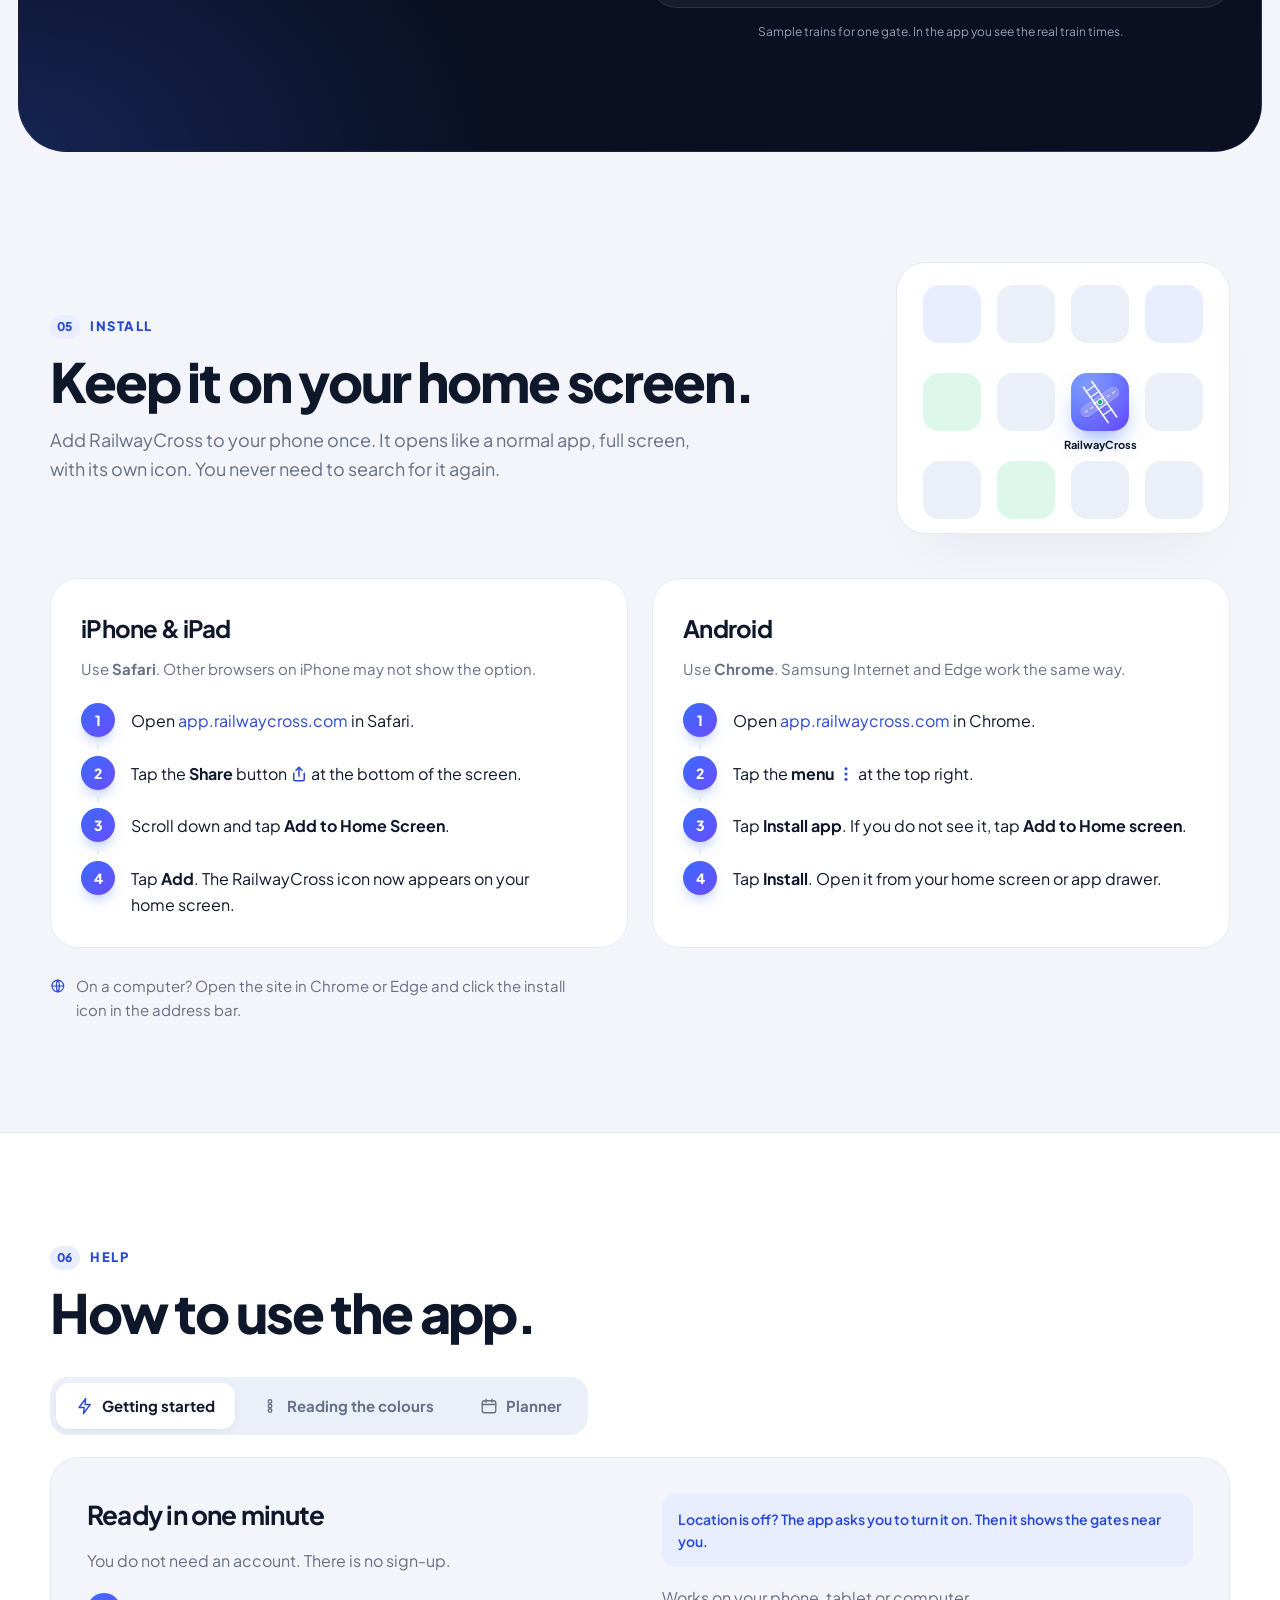
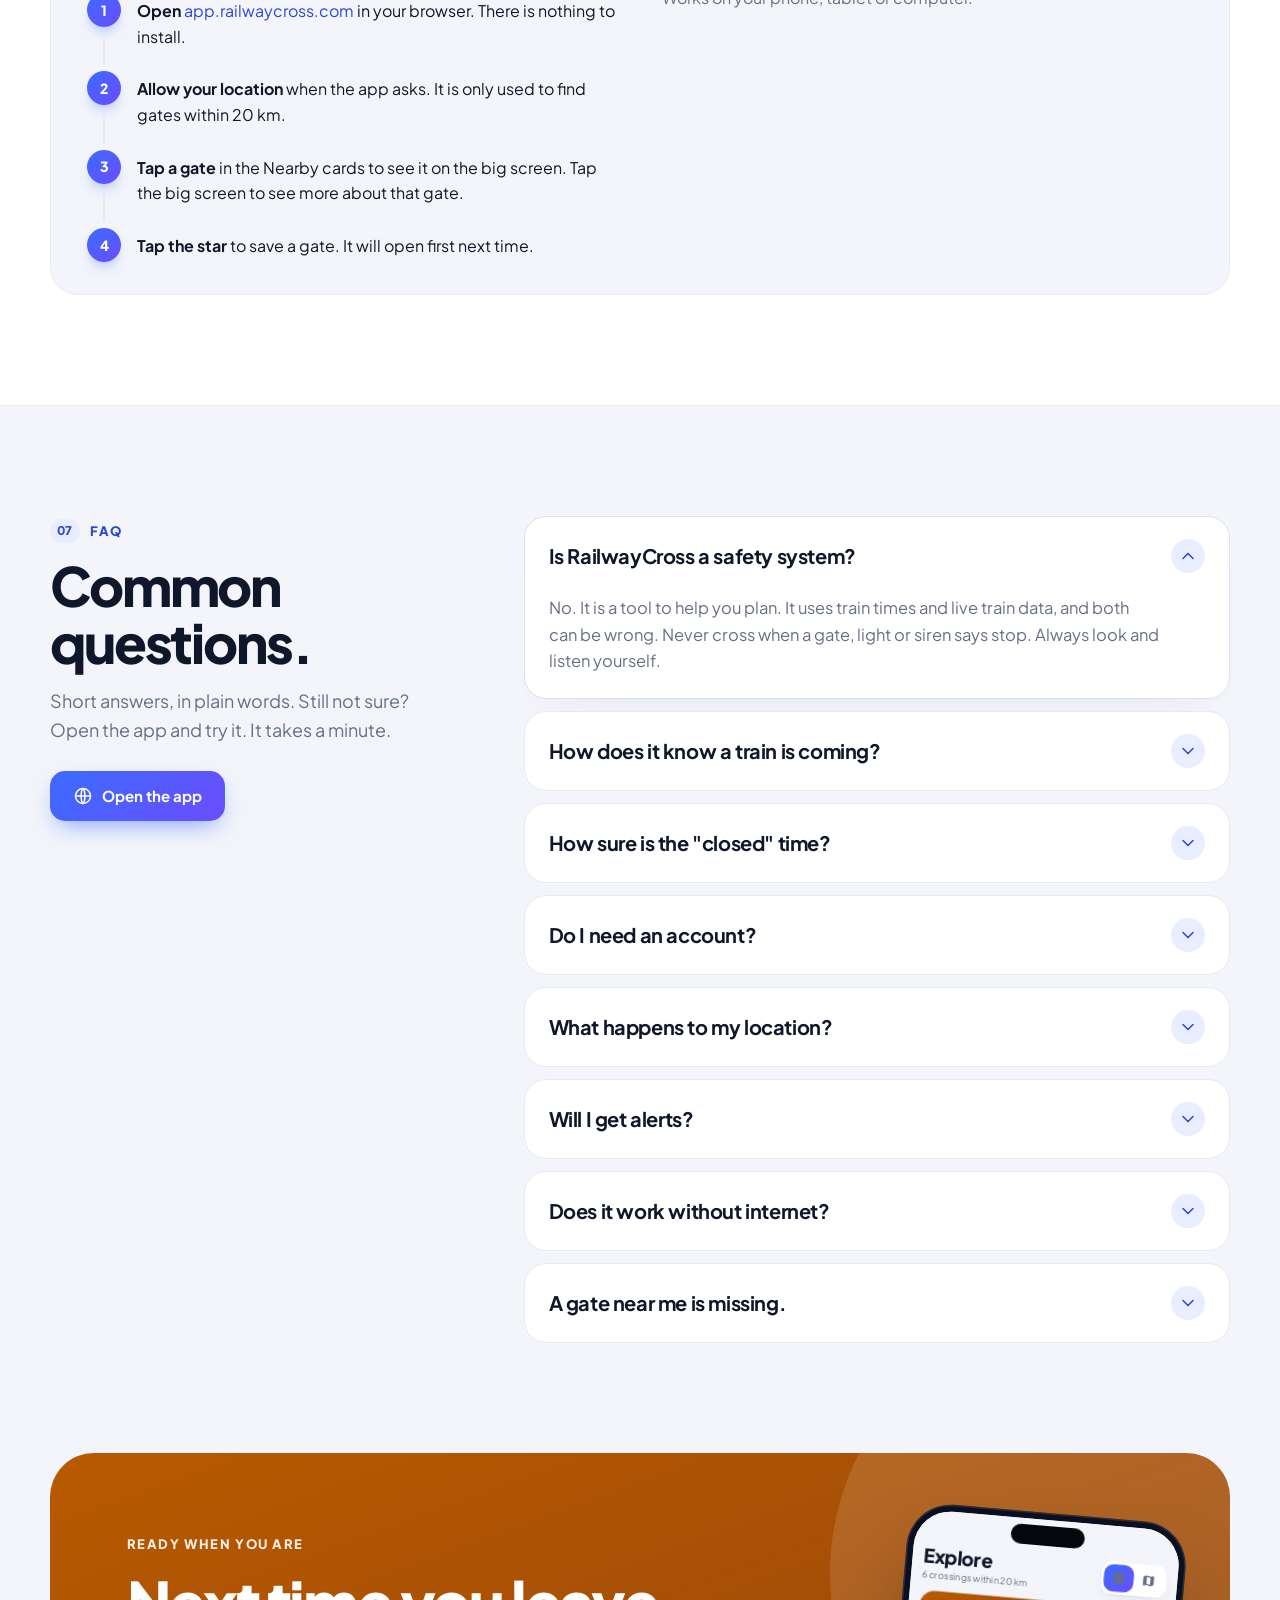
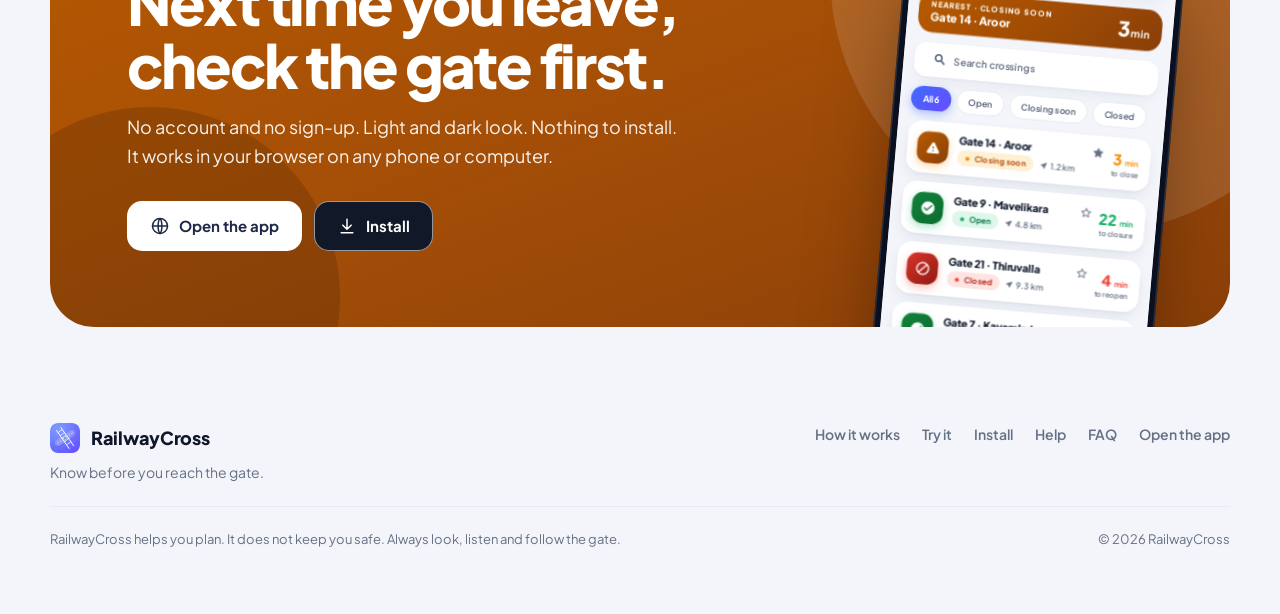
==== commit f3eeb58c: "Add Install buttons next to Open the app Co-Authored-By: Claude Sonnet 5.5 <noreply@anthropic.com>" ====
--- a/index.html
+++ b/index.html
@@ -29,144 +29,329 @@
 <script src="assets/scene.js"></script>
 <script src="assets/screens.js"></script>
 <style>
-/* Concept 1 — "Verdict": the whole page is one status-coloured verdict, then it relaxes into a calm light page. */
-.hero{position:relative;color:#fff;overflow:hidden;min-height:100svh;display:flex;flex-direction:column}
-.hero::before{content:"";position:absolute;inset:0;background:radial-gradient(900px 500px at 85% 10%,rgba(255,255,255,.16),transparent 60%),radial-gradient(700px 500px at 0% 100%,rgba(0,0,0,.22),transparent 60%)}
+/* RailwayCross landing.
+   The page is one story: a status-coloured verdict (hero) -> the problem -> how it works -> the app ->
+   a toy you can play with -> install -> help. Each section ends by pulling you into the next. */
+:root{--ease:cubic-bezier(.23,1,.32,1);--ease-io:cubic-bezier(.77,0,.175,1)}
+html{scroll-padding-top:84px}
+body{counter-reset:k}
+h1,h2,h3{text-wrap:balance}
+p,li{text-wrap:pretty}
+.skip{position:absolute;left:12px;top:-64px;z-index:100;background:#fff;color:#0F172A;padding:11px 18px;border-radius:12px;font-weight:700;box-shadow:0 10px 30px rgba(0,0,0,.25)}
+.skip:focus{top:12px}
+
+/* ---------- reading progress + sticky bar ---------- */
+.progress{position:fixed;inset:0 0 auto 0;height:3px;z-index:90;pointer-events:none}
+.progress i{display:block;height:100%;background:var(--brand);transform-origin:0 50%;transform:scaleX(0)}
+.dock{position:fixed;top:12px;left:50%;z-index:80;width:min(980px,100% - 24px);display:flex;align-items:center;gap:6px;padding:8px 8px 8px 16px;border-radius:99px;
+  background:color-mix(in srgb,var(--sf) 90%,transparent);-webkit-backdrop-filter:blur(16px) saturate(1.5);backdrop-filter:blur(16px) saturate(1.5);
+  border:1px solid var(--ln);box-shadow:0 18px 40px -20px var(--shadow);
+  transform:translate(-50%,-160%);opacity:0;visibility:hidden;transition:transform .38s var(--ease),opacity .25s ease,visibility 0s .38s}
+.dock.on{transform:translate(-50%,0);opacity:1;visibility:visible;transition-delay:0s}
+.dock .brand{color:var(--tx);font-size:16px;margin-right:auto}
+.dock nav{display:flex;gap:2px;margin-right:6px}
+.dock nav a{padding:8px 13px;border-radius:99px;font-weight:700;font-size:14px;color:var(--mut);transition:background-color .2s,color .2s}
+.dock nav a.on{background:var(--acsoft);color:var(--acd)}
+.dock .theme-toggle{width:40px;height:40px;border-radius:50%}
+.dock .btn{height:40px;padding:0 18px;font-size:14px;border-radius:99px}
+@media (hover:hover) and (pointer:fine){.dock nav a:hover{color:var(--tx)}}
+
+/* ---------- hero ---------- */
+.hero{position:relative;isolation:isolate;color:#fff;overflow:hidden;min-height:100svh;display:flex;flex-direction:column;border-radius:0 0 clamp(28px,5vw,60px) clamp(28px,5vw,60px)}
+.hero::before{content:"";position:absolute;inset:0;z-index:-1;background:radial-gradient(900px 500px at 85% 10%,rgba(255,255,255,.16),transparent 60%),radial-gradient(700px 500px at 0% 100%,rgba(0,0,0,.22),transparent 60%)}
+.hero::after{content:"";position:absolute;inset:0;z-index:-1;background-image:radial-gradient(rgba(255,255,255,.2) 1px,transparent 1.5px);background-size:28px 28px;-webkit-mask-image:radial-gradient(ellipse 60% 70% at 72% 42%,#000,transparent 75%);mask-image:radial-gradient(ellipse 60% 70% at 72% 42%,#000,transparent 75%);opacity:.7}
+.orb{position:absolute;z-index:-1;border-radius:50%;filter:blur(70px);pointer-events:none;background:rgba(255,255,255,.18);animation:drift 18s ease-in-out infinite alternate}
+.orb.a{width:380px;height:380px;right:6%;top:8%}
+.orb.b{width:300px;height:300px;left:-6%;bottom:6%;background:rgba(0,0,0,.2);animation-duration:24s;animation-direction:alternate-reverse}
+@keyframes drift{to{transform:translate3d(-60px,40px,0)}}
 .top{position:relative;z-index:5;display:flex;align-items:center;gap:28px;padding:22px 0}
 .brand{display:flex;align-items:center;gap:11px;font-weight:800;font-size:19px;letter-spacing:-.3px;color:inherit}
-.top nav{display:flex;gap:26px;margin-left:auto;font-weight:600;font-size:15px}
-.top nav a{color:rgba(255,255,255,.88)}.top nav a:hover{color:#fff}
+.top nav{display:flex;gap:24px;margin-left:auto;font-weight:600;font-size:15px}
+.top nav a{color:rgba(255,255,255,.88);transition:color .2s}.top nav a:hover{color:#fff}
 .top .theme-toggle{background:rgba(255,255,255,.16);border-color:rgba(255,255,255,.35);color:#fff}
 .btn-install{background:#111827;color:#fff;border-color:rgba(255,255,255,.55);box-shadow:0 0 0 0 rgba(255,255,255,.7);animation:ring 2.4s ease-out infinite}
 .btn-install:hover{background:#000}
 @keyframes ring{0%{box-shadow:0 0 0 0 rgba(255,255,255,.6)}70%,100%{box-shadow:0 0 0 14px rgba(255,255,255,0)}}
 .top .btn{height:42px;font-size:14px;padding:0 18px;border-radius:13px}
-.hero-grid{position:relative;z-index:2;flex:1;display:grid;grid-template-columns:1.05fr 1fr;gap:40px;align-items:center;padding:16px 0 56px}
+.hero-grid{position:relative;z-index:2;flex:1;display:grid;grid-template-columns:1.05fr 1fr;gap:40px;align-items:center;padding:16px 0 120px}
 .eyebrow{display:inline-flex;align-items:center;gap:8px;background:rgba(255,255,255,.16);border:1px solid rgba(255,255,255,.3);padding:7px 14px;border-radius:99px;font-weight:700;font-size:13px}
 .eyebrow i{width:8px;height:8px;border-radius:50%;background:#fff;animation:pulse 1.6s ease-in-out infinite}
 @keyframes pulse{50%{opacity:.35;transform:scale(1.5)}}
 h1{font-size:clamp(42px,6.2vw,80px);line-height:1.02;letter-spacing:-.045em;font-weight:800;margin:22px 0 20px}
+h1 .hl{text-decoration:underline;text-decoration-color:rgba(255,255,255,.5);text-decoration-thickness:.06em;text-underline-offset:.14em}
 .lede{font-size:clamp(17px,1.6vw,20px);max-width:30em;color:rgba(255,255,255,.9)}
 .cta{display:flex;flex-wrap:wrap;gap:12px;margin-top:30px}
-.fine{margin-top:20px;font-size:13px;color:rgba(255,255,255,.8);max-width:34em}
+.trust{display:flex;flex-wrap:wrap;gap:10px 20px;margin:26px 0 0;padding:0;list-style:none;font-weight:700;font-size:14px}
+.trust li{display:flex;align-items:center;gap:8px;color:rgba(255,255,255,.95)}
+.trust .ic{width:20px;height:20px;padding:3px;border-radius:50%;background:rgba(255,255,255,.24)}
+.fine{margin-top:16px;font-size:13px;color:rgba(255,255,255,.8);max-width:34em}
 .stage{position:relative;display:flex;flex-direction:column;align-items:center}
 .hero-phone{--s:1;position:relative}
 .hero-phone::before{content:"";position:absolute;inset:6% -12% 2%;background:rgba(255,255,255,.22);filter:blur(60px);border-radius:50%}
 .hero-phone .phone{position:relative;box-shadow:0 50px 90px -30px rgba(0,0,0,.55),inset 0 0 0 1.5px rgba(255,255,255,.12)}
 @media (min-height:860px) and (min-width:981px){.hero-phone{--s:1.1}}
 .sample.on-dark{color:rgba(255,255,255,.8);margin-top:10px}
-.stage .row{display:flex;align-items:center;justify-content:space-between;gap:12px;font-weight:700}
-.stage .row .chip{background:rgba(255,255,255,.2);padding:6px 14px;border-radius:99px;font-size:14px}
-.countdown{display:flex;align-items:baseline;gap:14px;line-height:.9;margin:6px 0 4px}
-.countdown b{font-size:clamp(130px,19vw,260px);font-weight:800;letter-spacing:-.07em;font-variant-numeric:tabular-nums}
-.countdown i{font-style:normal;font-size:clamp(26px,3vw,40px);font-weight:700;opacity:.9}
-.stage .sub{font-size:19px;font-weight:600;opacity:.95}
-.stage .scene{margin-top:12px}
-.preview{display:flex;gap:8px;align-items:center;justify-content:center;margin-top:22px;font-size:13px;font-weight:700;flex-wrap:wrap}
-.preview button{background:rgba(255,255,255,.14);border:1.5px solid rgba(255,255,255,.4);color:#fff;padding:7px 15px;border-radius:99px;font-weight:700;font-size:13px}
+.preview{display:flex;gap:6px;align-items:center;justify-content:center;margin-top:22px;font-size:13px;font-weight:700;flex-wrap:wrap}
+.preview>span{margin-right:4px}
+.preview button{background:rgba(255,255,255,.14);border:1.5px solid rgba(255,255,255,.4);color:#fff;padding:7px 15px;border-radius:99px;font-weight:700;font-size:13px;transition:background-color .2s,color .2s,transform .16s var(--ease)}
+.preview button:active{transform:scale(.96)}
 .preview button[aria-pressed="true"]{background:#fff;color:#222}
-.scroll-cue{position:absolute;bottom:18px;left:50%;transform:translateX(-50%);z-index:3;font-size:12px;font-weight:700;letter-spacing:.1em;text-transform:uppercase;opacity:.75;display:flex;flex-direction:column;align-items:center;gap:4px}
-.scroll-cue svg{animation:bob 1.6s ease-in-out infinite}
-@keyframes bob{50%{transform:translateY(5px)}}
+
+/* ---------- stat strip (half over the hero) ---------- */
+.stats{position:relative;z-index:4;margin-top:-62px;display:grid;grid-template-columns:repeat(4,1fr);gap:1px;background:var(--ln);border:1px solid var(--ln);border-radius:28px;overflow:hidden;box-shadow:0 36px 70px -36px var(--shadow)}
+.stat{background:var(--sf);padding:26px 28px}
+.stat b{display:flex;align-items:baseline;gap:6px;font-size:clamp(34px,3.6vw,46px);font-weight:800;letter-spacing:-.05em;line-height:1;font-variant-numeric:tabular-nums}
+.stat b small{font-size:15px;font-weight:700;letter-spacing:0;color:var(--mut)}
+.stat p{margin-top:10px;font-size:14.5px;color:var(--mut);line-height:1.45}
 
 section{padding:110px 0}
-.kicker{font-size:13px;font-weight:800;letter-spacing:.12em;text-transform:uppercase;color:var(--acd)}
+.kicker{display:inline-flex;align-items:center;gap:10px;font-size:13px;font-weight:800;letter-spacing:.12em;text-transform:uppercase;color:var(--acd)}
+.kicker::before{counter-increment:k;content:counter(k,decimal-leading-zero);display:inline-grid;place-items:center;min-width:30px;height:24px;padding:0 7px;border-radius:99px;background:var(--acsoft);letter-spacing:.04em;font-size:12px}
 h2{font-size:clamp(32px,4.4vw,54px);line-height:1.06;letter-spacing:-.04em;font-weight:800;margin:14px 0 16px}
 .sec-lede{font-size:18px;color:var(--mut);max-width:36em}
 
-/* how it works */
-.steps{display:grid;grid-template-columns:repeat(3,1fr);gap:28px;margin-top:56px}
-.step{border-top:3px solid var(--tx);padding-top:22px}
-.step:nth-child(1){border-color:var(--ok)}.step:nth-child(2){border-color:var(--warn)}.step:nth-child(3){border-color:var(--bad)}
-.step .n{font-size:84px;font-weight:800;letter-spacing:-.06em;line-height:1;color:var(--tx)}
-.step h3{font-size:22px;letter-spacing:-.02em;margin:14px 0 8px}
+/* ---------- story: words light up as you read ---------- */
+.story{padding:130px 0 70px}
+.story-text{margin-top:22px;font-size:clamp(30px,4.7vw,62px);line-height:1.13;letter-spacing:-.04em;font-weight:800;max-width:21em}
+.story-text .w{color:var(--wc,var(--tx));opacity:.17;transition:opacity .35s var(--ease)}
+.story-text .w.on{opacity:1}
+.story-text .c-ok{--wc:var(--oktx)}.story-text .c-warn{--wc:var(--warntx)}.story-text .c-bad{--wc:var(--badtx)}
+.story-text em{font-style:normal}
+.story-next{display:inline-flex;align-items:center;gap:8px;margin-top:34px;font-weight:700;color:var(--acd)}
+.story-next .ic{transition:transform .25s var(--ease)}
+@media (hover:hover) and (pointer:fine){.story-next:hover .ic{transform:translateY(3px)}}
+
+/* ---------- how it works ---------- */
+.steps{display:grid;grid-template-columns:repeat(3,1fr);gap:24px;margin-top:56px}
+.step{background:var(--sf);border:1px solid var(--ln);border-radius:30px;padding:12px 12px 30px;box-shadow:0 24px 48px -34px var(--shadow);transition:transform .35s var(--ease),box-shadow .35s var(--ease)}
+@media (hover:hover) and (pointer:fine){.step:hover{transform:translateY(-5px);box-shadow:0 34px 56px -32px var(--shadow)}}
+.vis{position:relative;height:214px;border-radius:22px;overflow:hidden;color:#fff;margin-bottom:24px}
+.vis-tag{position:absolute;left:14px;top:14px;z-index:2;background:rgba(0,0,0,.28);padding:6px 12px;border-radius:99px;font-size:12px;font-weight:700}
+.step .body{padding:0 18px}
+.step .n{display:inline-grid;place-items:center;width:34px;height:34px;border-radius:50%;background:var(--tx);color:var(--pg);font-weight:800;font-size:15px}
+.step h3{font-size:23px;letter-spacing:-.025em;margin:14px 0 8px}
 .step p{color:var(--mut)}
-
-/* sticky features */
+/* 1: radar */
+.radar{position:absolute;inset:0}
+.radar .r,.radar .ping,.radar .you{position:absolute;left:50%;top:54%}
+.radar .r{border-radius:50%;border:1.5px solid rgba(255,255,255,.32);transform:translate(-50%,-50%)}
+.radar .r1{width:76px;height:76px}.radar .r2{width:150px;height:150px}.radar .r3{width:230px;height:230px;border-color:rgba(255,255,255,.18)}
+.radar .ping{width:230px;height:230px;margin:-115px 0 0 -115px;border-radius:50%;border:2px solid rgba(255,255,255,.6);opacity:0;animation:ping 3.2s var(--ease) infinite}
+@keyframes ping{0%{transform:scale(.25);opacity:.9}80%,100%{transform:scale(1);opacity:0}}
+.radar .you{width:16px;height:16px;margin:-8px;border-radius:50%;background:#fff;box-shadow:0 0 0 7px rgba(255,255,255,.28)}
+.radar .pn{position:absolute;left:var(--x);top:var(--y);width:18px;height:18px;margin:-9px;border-radius:50%;background:var(--c);border:3px solid #fff;box-shadow:0 4px 10px rgba(0,0,0,.28)}
+/* 2: train cards */
+.tcards{position:absolute;left:18px;right:18px;top:34px;display:grid;gap:10px}
+.tc{display:flex;align-items:center;gap:12px;background:rgba(255,255,255,.97);color:#0F172A;border-radius:16px;padding:12px 14px;box-shadow:0 14px 26px -14px rgba(0,0,0,.45)}
+.tc:nth-child(2){transform:scale(.96);opacity:.88}
+.tc .t{width:60px;flex:none}.tc .t b{display:block;font-size:19px;font-weight:800;letter-spacing:-.5px;line-height:1.1}.tc .t s{display:block;font-size:11px;color:#667085;font-weight:600}
+.tc .i{min-width:0}.tc .i b{display:block;font-size:14px;font-weight:800}.tc .i span{font-size:12px;color:#667085}
+.tc .dp{margin-left:auto;flex:none;padding:4px 10px;border-radius:99px;font-size:11.5px;font-weight:700;white-space:nowrap}
+.tc .dp.warn{background:#FEF0D3;color:#B54708}.tc .dp.ok{background:#DDF7EA;color:#067647}
+/* 3: three colours */
+.states{position:absolute;left:18px;right:18px;top:22px;display:grid;gap:8px}
+.sx{display:flex;align-items:center;gap:10px;background:rgba(255,255,255,.97);color:#0F172A;border-radius:14px;padding:11px 14px;font-weight:700;font-size:14px}
+.sx i{width:10px;height:10px;border-radius:50%;background:var(--c);flex:none}
+.sx b{margin-left:auto;font-variant-numeric:tabular-nums}
+.sx.on{outline:3px solid rgba(255,255,255,.7);outline-offset:2px}
+
+/* ---------- features: sticky phone ---------- */
+#features{padding-top:30px}
 .feat-wrap{display:grid;grid-template-columns:1fr 360px;gap:80px;align-items:start}
-.feats{padding-bottom:20vh}
-.feat{min-height:72vh;display:flex;flex-direction:column;justify-content:center;opacity:.35;transition:opacity .4s;max-width:30em}
+.feats{padding-bottom:16vh}
+.feat{min-height:68vh;display:flex;flex-direction:column;justify-content:center;opacity:.32;transition:opacity .45s var(--ease);max-width:30em}
 .feat.on{opacity:1}
 .feat .tag{display:inline-flex;align-items:center;gap:8px;color:var(--acd);font-weight:800;font-size:13px;letter-spacing:.1em;text-transform:uppercase}
+.feat .tag em{font-style:normal;margin-left:6px;padding-left:12px;border-left:1.5px solid var(--bd);color:var(--mut);letter-spacing:.04em}
 .feat h3{font-size:clamp(28px,3.4vw,42px);letter-spacing:-.035em;line-height:1.08;margin:12px 0}
 .feat p{color:var(--mut);font-size:17px}
-.feat ul{margin:16px 0 0;padding:0;list-style:none;display:grid;gap:8px}
+.feat ul{margin:18px 0 0;padding:0;list-style:none;display:grid;gap:10px}
 .feat li{display:flex;gap:10px;align-items:flex-start;font-weight:600}
-.feat li svg{color:var(--ok);margin-top:3px}
-.sticky{position:sticky;top:calc(50vh - 286px)}
-.sticky .phone{margin-inline:auto;--s:1}
+.feat li .ic{color:var(--ok);margin-top:3px}
+.sticky{position:sticky;top:calc(50vh - 300px)}
+.sticky .phone{margin-inline:auto;--s:1;position:relative}
 .sticky .phone .ph-screen{transition:opacity .25s}
-.sticky::before{content:"";position:absolute;inset:8% -14% 4%;background:var(--brand);opacity:.16;filter:blur(70px);border-radius:50%}
-.sticky .phone{position:relative}
-.sample{font-size:12px;color:var(--mut);text-align:center;margin-top:16px}
-
-/* install */
+.sticky::before{content:"";position:absolute;inset:6% -16% 10%;background:var(--vivid,#3B6BFF);opacity:.2;filter:blur(80px);border-radius:50%;transition:background-color .9s ease}
+.sample{font-size:12px;color:var(--mut);text-align:center;margin-top:12px}
+.fdots{display:flex;justify-content:center;margin-top:16px}
+.fdots button{border:0;background:none;padding:8px 3px;display:grid;place-items:center}
+.fdots button i{display:block;width:6px;height:6px;border-radius:3px;background:var(--bd);transition:width .35s var(--ease),background-color .3s}
+.fdots button.on i{width:22px;background:var(--ac)}
+.feat-phone{display:none}
+
+/* ---------- try it ---------- */
+.try{position:relative;overflow:hidden;margin:0 clamp(10px,1.4vw,20px);border-radius:clamp(28px,4vw,48px);border:1px solid rgba(255,255,255,.07);
+  background:radial-gradient(900px 520px at 92% 0%,rgba(106,77,255,.3),transparent 62%),radial-gradient(760px 520px at 0% 100%,rgba(59,107,255,.22),transparent 62%),#0A1022}
+.try-grid{display:grid;grid-template-columns:1fr 1.08fr;gap:64px;align-items:center}
+.try .kicker{color:#A3BAFF}.try .kicker::before{background:rgba(163,186,255,.16)}
+.try h2{color:#fff}
+.truth{margin:30px 0 28px;padding:0;list-style:none;display:grid;gap:12px}
+.truth li{display:flex;gap:16px;padding:18px 20px;border-radius:20px;background:rgba(255,255,255,.05);border:1px solid rgba(255,255,255,.09)}
+.truth .ti{flex:none;width:40px;height:40px;border-radius:13px;display:grid;place-items:center;font-weight:800;font-size:20px}
+.truth .real .ti{background:var(--okbg);color:var(--oktx)}
+.truth .guess .ti{background:repeating-linear-gradient(135deg,rgba(240,68,56,.55) 0 3px,rgba(240,68,56,.28) 3px 6px);color:#fff}
+.truth b{display:block;color:#fff;font-size:16px;margin-bottom:2px}
+.truth p{color:var(--mut);font-size:15px}
+.plan-card{position:relative;overflow:hidden;color:#fff;border-radius:32px;padding:26px 26px 0;box-shadow:0 40px 80px -36px rgba(0,0,0,.75)}
+.plan-top{display:flex;justify-content:space-between;gap:10px;flex-wrap:wrap;font-size:13px;font-weight:700}
+.plan-top span{background:rgba(0,0,0,.28);padding:8px 14px;border-radius:99px}
+.plan-state{display:flex;align-items:center;gap:9px;margin-top:26px;font-size:13px;font-weight:800;letter-spacing:.16em}
+.plan-state i{width:9px;height:9px;border-radius:50%;background:#fff;animation:pulse 1.6s ease-in-out infinite}
+/* Fixed height: the card must never change size while you drag, or the slider moves under your finger. */
+.plan-num{display:flex;align-items:baseline;gap:8px;line-height:.9;margin-top:8px;height:clamp(79px,9.9vw,119px)}
+.plan-num b{font-size:clamp(88px,11vw,132px);font-weight:800;letter-spacing:-.06em;font-variant-numeric:tabular-nums}
+.plan-num.word{align-items:center}
+.plan-num.word b{font-size:clamp(50px,6vw,72px);letter-spacing:-.04em;line-height:1}
+.plan-num i{font-style:normal;font-size:clamp(22px,2.4vw,30px);font-weight:700;opacity:.92}
+.plan-cap{font-size:18px;font-weight:700;margin-top:6px}
+.plan-sub{font-size:14.5px;opacity:.94;margin-top:4px;min-height:48px}
+.plan-scene{margin:8px -26px 0}
+.plan-ctl{margin-top:16px;padding:20px 22px 18px;border-radius:26px;background:rgba(255,255,255,.05);border:1px solid rgba(255,255,255,.09)}
+.ctl-h{display:flex;justify-content:space-between;align-items:baseline;gap:12px;flex-wrap:wrap;color:#fff;font-weight:800;font-size:15px}
+.ctl-h small{color:var(--mut);font-weight:600;font-size:12.5px}
+.track{position:relative;height:100px;margin:22px 0 10px}
+.pbar{position:absolute;left:14px;right:14px;top:36px;height:22px;border-radius:8px;background:color-mix(in srgb,var(--ok) 30%,#0B1220);
+  background-image:linear-gradient(90deg,rgba(255,255,255,.14) 1.5px,transparent 1.5px);background-size:25% 100%}
+.pbar .cl{position:absolute;top:-4px;bottom:-4px;border-radius:6px;background:repeating-linear-gradient(135deg,var(--bad) 0 3px,rgba(240,68,56,.5) 3px 6px);box-shadow:0 0 0 1.5px rgba(240,68,56,.35)}
+.pbar .tm{position:absolute;top:30px;transform:translateX(-50%);display:flex;flex-direction:column;align-items:center;gap:3px;font-size:11px;font-weight:700;color:var(--mut);font-variant-numeric:tabular-nums;white-space:nowrap}
+.pbar .tm .ic{color:#fff;opacity:.9}
+.track input{position:absolute;inset:0;width:100%;height:100%;margin:0;opacity:0;cursor:grab;touch-action:pan-y;-webkit-appearance:none;appearance:none;background:transparent}
+.track input:active{cursor:grabbing}
+.track input::-webkit-slider-thumb{-webkit-appearance:none;width:28px;height:80px}
+.track input::-moz-range-thumb{width:28px;height:80px;border:0;background:transparent}
+.knob{position:absolute;top:22px;height:50px;width:28px;margin-left:-14px;left:calc(14px + (100% - 28px) * var(--p,0));pointer-events:none}
+.knob::before{content:"";position:absolute;left:50%;top:0;bottom:0;width:3px;margin-left:-1.5px;border-radius:2px;background:#fff;box-shadow:0 0 0 1px rgba(0,0,0,.25)}
+.knob::after{content:"";position:absolute;left:50%;top:50%;width:26px;height:26px;margin:-13px;border-radius:50%;background:#fff;box-shadow:0 6px 16px rgba(0,0,0,.5);border:5px solid #3B6BFF;box-sizing:border-box}
+.knob.hint::after{animation:knobring 1.8s ease-out infinite}
+@keyframes knobring{0%{box-shadow:0 6px 16px rgba(0,0,0,.5),0 0 0 0 rgba(255,255,255,.55)}80%,100%{box-shadow:0 6px 16px rgba(0,0,0,.5),0 0 0 16px rgba(255,255,255,0)}}
+.track input:focus-visible~.knob::after{outline:3px solid #A3BAFF;outline-offset:3px}
+.kt{position:absolute;bottom:100%;left:50%;transform:translateX(-50%);margin-bottom:4px;background:#fff;color:#0F172A;font-weight:800;font-size:12px;padding:4px 10px;border-radius:99px;white-space:nowrap;font-variant-numeric:tabular-nums}
+.quick{display:flex;flex-wrap:wrap;gap:8px;margin-top:4px}
+.quick button{background:rgba(255,255,255,.06);border:1.5px solid rgba(255,255,255,.16);color:#fff;border-radius:99px;padding:8px 15px;font-weight:700;font-size:13px;transition:background-color .2s,transform .16s var(--ease)}
+.quick button:active{transform:scale(.96)}
+@media (hover:hover) and (pointer:fine){.quick button:hover{background:rgba(255,255,255,.14)}}
+.facts{display:grid;grid-template-columns:1fr 1fr;gap:10px;margin-top:14px}
+.facts div{padding:12px 14px;border-radius:14px;background:rgba(255,255,255,.05)}
+.facts small{display:block;font-size:10.5px;font-weight:800;letter-spacing:.12em;text-transform:uppercase;color:var(--mut)}
+.facts b{display:block;margin-top:3px;color:#fff;font-size:15px;letter-spacing:-.01em}
+.try .sample{color:var(--mut);margin-top:14px}
+
+/* ---------- install ---------- */
+.inst-top{display:grid;grid-template-columns:1fr auto;gap:40px;align-items:center}
+.homeart{display:grid;grid-template-columns:repeat(4,58px);gap:30px 16px;justify-items:center;padding:22px 26px 14px;border-radius:30px;background:var(--sf);border:1px solid var(--ln);box-shadow:0 30px 60px -36px var(--shadow)}
+.homeart .ico{width:58px;height:58px;border-radius:16px;background:var(--subtle)}
+.homeart .ico:nth-child(3n+1){background:var(--acsoft)}.homeart .ico:nth-child(5n){background:var(--okbg)}.homeart .ico:nth-child(7n){background:var(--warnbg)}
+.homeart .ico.mine{grid-column:3;grid-row:2;display:flex;flex-direction:column;align-items:center;gap:5px;width:58px;height:58px;overflow:visible;background:none;font-size:11px;font-weight:700;color:var(--tx);white-space:nowrap}
+.homeart .ico.mine img{width:58px;height:58px;border-radius:16px;box-shadow:0 14px 26px -10px rgba(59,107,255,.7)}
+.js .homeart.reveal .mine{opacity:0;transform:translateY(8px) scale(.85)}
+.js .homeart.reveal.in .mine{opacity:1;transform:none;transition:opacity .4s ease .5s,transform .6s var(--ease) .5s}
 .inst-grid{display:grid;grid-template-columns:1fr 1fr;gap:24px;margin-top:44px}
-.inst{background:var(--sf);border:1.5px solid var(--ln);border-radius:24px;padding:28px}
-.inst.me{border-color:var(--brand);box-shadow:0 20px 40px -26px var(--shadow)}
+.inst{background:var(--sf);border:1.5px solid var(--ln);border-radius:28px;padding:30px}
+.inst.me{border-color:var(--ac);box-shadow:0 24px 48px -28px var(--shadow)}
 .inst-h{display:flex;align-items:center;justify-content:space-between;gap:12px}
 .inst-h h3{font-size:24px;letter-spacing:-.03em}
 .inst-badge{display:none;background:var(--acsoft);color:var(--acd);font-weight:800;font-size:12px;padding:5px 12px;border-radius:99px}
 .inst.me .inst-badge{display:inline-block}
-.inst-n{color:var(--mut);margin:10px 0 16px;font-size:15px}
-.inst ol{padding-left:20px;margin:0;display:grid;gap:12px}
-.inst li{padding-left:6px}.inst li::marker{font-weight:800;color:var(--acd)}
-.inst .ic{vertical-align:-3px;color:var(--acd)}
-.inst-foot{margin-top:24px;font-size:15px}
+.inst-n{color:var(--mut);margin:10px 0 22px;font-size:15px}
+.nlist{counter-reset:s;list-style:none;margin:0;padding:0}
+.nlist li{counter-increment:s;position:relative;padding:5px 0 22px 50px}
+.nlist li:last-child{padding-bottom:0}
+.nlist li::before{content:counter(s);position:absolute;left:0;top:0;width:34px;height:34px;border-radius:50%;background:var(--brand);color:#fff;font-weight:800;font-size:14px;display:grid;place-items:center;box-shadow:0 8px 16px -8px rgba(59,107,255,.8)}
+.nlist li:not(:last-child)::after{content:"";position:absolute;left:16px;top:40px;bottom:6px;width:2px;border-radius:1px;background:var(--ln)}
+.inst .ic{display:inline-block;vertical-align:-3px;color:var(--acd)}
+.inst-foot{margin-top:26px;font-size:15px;display:flex;align-items:flex-start;gap:10px}
+.inst-foot .ic{color:var(--acd);margin-top:2px}
 @media (max-width:980px){.inst-grid{grid-template-columns:1fr}.inst.me{order:-1}}
 
-/* docs */
+/* ---------- docs ---------- */
 .docs{background:var(--sf);border-block:1px solid var(--ln)}
 .tabs{display:flex;gap:6px;flex-wrap:wrap;margin:36px 0 0;background:var(--subtle);padding:6px;border-radius:18px;width:fit-content;max-width:100%}
-.tabs button{border:0;background:transparent;padding:11px 20px;border-radius:13px;font-weight:700;color:var(--mut);font-size:15px}
+.tabs button{display:inline-flex;align-items:center;gap:8px;border:0;background:transparent;padding:11px 20px;border-radius:13px;font-weight:700;color:var(--mut);font-size:15px;transition:background-color .2s,color .2s,box-shadow .2s}
+.tabs button .ic{width:18px;height:18px}
 .tabs button[aria-selected="true"]{background:var(--sf);color:var(--tx);box-shadow:0 4px 12px -4px var(--shadow)}
-.panel{margin-top:28px;display:grid;grid-template-columns:1fr 1fr;gap:40px;align-items:start}
+.tabs button[aria-selected="true"] .ic{color:var(--acd)}
+.panel{margin-top:22px;padding:36px;background:var(--pg);border:1px solid var(--ln);border-radius:28px;display:grid;grid-template-columns:1fr 1fr;gap:44px;align-items:start;animation:rise .4s var(--ease) both}
+@keyframes rise{from{opacity:0;transform:translateY(10px)}}
 .panel[hidden]{display:none}
 .panel h3{font-size:26px;letter-spacing:-.03em;margin-bottom:12px}
 .panel p{color:var(--mut);margin-bottom:12px}
-.panel ol{padding-left:20px;margin:0;display:grid;gap:12px}
-.panel li{padding-left:6px}.panel li::marker{font-weight:800;color:var(--acd)}
+.panel .nlist{margin-top:20px}
 .legend{display:grid;gap:12px}
 .legend .it{display:flex;gap:14px;align-items:center;border-radius:18px;padding:16px 18px;color:#fff;background:linear-gradient(160deg,var(--a),var(--b))}
 .legend .it b{font-size:17px;display:block}.legend .it span{font-size:14px;opacity:.92}
 .legend .it .px{margin-left:auto;background:rgba(255,255,255,.2);color:#fff}
-pre{margin:0;background:#0B1020;color:#DCE6FF;border-radius:18px;padding:20px 22px;overflow:auto;font:13px/1.65 var(--mono);box-shadow:0 20px 40px -24px rgba(0,0,0,.5)}
-pre .k{color:#8FB0FF}pre .s{color:#7FE3B1}pre .c{color:#7A86A6}
-.note{background:var(--acsoft);color:var(--acd);border-radius:14px;padding:14px 16px;font-weight:600;font-size:14px;margin-top:14px}
-
-/* faq */
-.faq{max-width:860px;margin-top:40px}
-details{border-bottom:1.5px solid var(--ln);padding:6px 0}
-summary{list-style:none;cursor:pointer;display:flex;justify-content:space-between;align-items:center;gap:20px;padding:20px 0;font-size:clamp(18px,2vw,22px);font-weight:700;letter-spacing:-.02em}
+.note{background:var(--acsoft);color:var(--acd);border-radius:14px;padding:14px 16px;font-weight:600;font-size:14px}
+
+/* ---------- faq ---------- */
+.faq-grid{display:grid;grid-template-columns:minmax(0,.8fr) minmax(0,1.4fr);gap:70px;align-items:start}
+.faq-side{position:sticky;top:110px}
+.faq-side .btn{margin-top:26px}
+.faq{display:grid;gap:12px}
+details{background:var(--sf);border:1.5px solid var(--ln);border-radius:22px;padding:0 24px;transition:border-color .25s,box-shadow .25s}
+details[open]{border-color:var(--bd);box-shadow:0 22px 40px -30px var(--shadow)}
+summary{list-style:none;cursor:pointer;display:flex;justify-content:space-between;align-items:center;gap:20px;padding:22px 0;font-size:clamp(17px,1.8vw,20px);font-weight:700;letter-spacing:-.02em;border-radius:14px}
 summary::-webkit-details-marker{display:none}
-summary svg{transition:transform .25s;color:var(--acd)}
-details[open] summary svg{transform:rotate(180deg)}
-details p{color:var(--mut);padding:0 0 22px;max-width:46em;font-size:17px}
-
-/* closing CTA */
-.final{padding:0 0 80px}
-.final .box{border-radius:36px;color:#fff;padding:clamp(40px,7vw,90px);display:grid;grid-template-columns:1.2fr 1fr;gap:30px;align-items:center;position:relative;overflow:hidden}
-.final .box::after{content:"";position:absolute;right:-80px;top:-80px;width:360px;height:360px;border-radius:50%;background:rgba(255,255,255,.1)}
-.final h2{margin-top:0}
-footer{padding:36px 0 60px;border-top:1px solid var(--ln);color:var(--mut);font-size:14px}
-footer .wrap{display:flex;gap:20px;flex-wrap:wrap;align-items:center;justify-content:space-between}
-footer nav{display:flex;gap:20px;flex-wrap:wrap}
-
+summary .ic{flex:none;width:34px;height:34px;padding:7px;border-radius:50%;background:var(--acsoft);color:var(--acd);transition:transform .3s var(--ease)}
+details[open] summary .ic{transform:rotate(180deg)}
+details p{color:var(--mut);padding:0 0 24px;max-width:44em;font-size:16.5px}
+details[open] p{animation:rise .35s var(--ease) both}
+
+/* ---------- closing CTA ---------- */
+.final{padding:0 0 40px}
+.final .box{border-radius:clamp(28px,4vw,44px);color:#fff;padding:clamp(40px,6vw,84px);min-height:460px;display:flex;align-items:center;position:relative;overflow:hidden;isolation:isolate}
+.final .box::before{content:"";position:absolute;z-index:-1;right:-120px;top:-140px;width:520px;height:520px;border-radius:50%;background:rgba(255,255,255,.12)}
+.final .box::after{content:"";position:absolute;z-index:-1;left:-90px;bottom:-160px;width:380px;height:380px;border-radius:50%;background:rgba(0,0,0,.14)}
+.fcopy{max-width:560px;position:relative;z-index:2}
+.fcopy .kick{display:inline-block;font-size:13px;font-weight:800;letter-spacing:.12em;text-transform:uppercase;opacity:.9}
+.final h2{margin:14px 0 16px;font-size:clamp(34px,4.8vw,60px)}
+.fcopy>p{font-size:18px;opacity:.93}
+.final .cta{margin-top:30px}
+.fphone{position:absolute;right:clamp(20px,7vw,110px);top:58px;z-index:1;--s:1}
+.fphone .phone{transform:rotate(5deg);transform-origin:50% 100%;box-shadow:0 50px 90px -30px rgba(0,0,0,.6),inset 0 0 0 1.5px rgba(255,255,255,.12)}
+
+footer{padding:56px 0 64px;color:var(--mut);font-size:14px}
+.foot{display:grid;grid-template-columns:1fr auto;gap:22px 40px;align-items:start}
+.foot .brand{color:var(--tx);font-size:18px}
+.foot-brand p{margin-top:8px;color:var(--mut)}
+footer nav{display:flex;gap:6px 22px;flex-wrap:wrap;justify-content:flex-end;font-weight:600}
+footer nav a{color:var(--mut)}
+@media (hover:hover) and (pointer:fine){footer nav a:hover{color:var(--tx)}}
+.foot .safety{grid-column:1/-1;padding-top:22px;border-top:1px solid var(--ln);display:flex;justify-content:space-between;gap:10px 24px;flex-wrap:wrap}
+
+@media (max-width:1100px){.dock nav a{padding:8px 10px}}
 @media (max-width:980px){
   .top nav{display:none}.top .theme-toggle{margin-left:auto}
-  .hero-grid{grid-template-columns:1fr;gap:34px;padding-top:6px}
-  .scroll-cue{display:none}
-  .steps{grid-template-columns:1fr}
-  .feat-wrap{grid-template-columns:1fr;gap:20px}
-  .sticky{position:relative;top:0;order:-1;margin-bottom:10px}
-  .sticky .phone{--s:.85}
-  .sticky::before{inset:8% 8% 4%}
-  .feat{min-height:auto;opacity:1;padding:26px 0}
+  .dock nav{display:none}
+  .hero-grid{grid-template-columns:1fr;gap:34px;padding:6px 0 100px}
+  .stats{grid-template-columns:1fr 1fr;margin-top:-52px}
+  .steps{grid-template-columns:1fr;gap:18px}
+  .feat-wrap{grid-template-columns:1fr;gap:0}
+  .sticky{display:none}
   .feats{padding-bottom:0}
-  .panel,.final .box{grid-template-columns:1fr}
+  .feat{min-height:auto;opacity:1;padding:34px 0 8px;max-width:none}
+  .feat-phone{display:block;margin-top:26px}
+  .feat-phone .phone{--s:.9;margin-inline:auto}
+  .try-grid,.panel,.faq-grid,.inst-top{grid-template-columns:1fr}
+  .try-grid{gap:44px}
+  .homeart{display:none}
+  .faq-grid{gap:34px}.faq-side{position:static}
+  .panel{padding:26px;gap:26px}
+  .fphone{display:none}
+  .final .box{min-height:0}
   section{padding:80px 0}
+  .story{padding:90px 0 40px}
+  .foot{grid-template-columns:1fr}.foot nav{justify-content:flex-start}
 }
-@media (max-width:520px){.top .btn{display:none}}
+@media (max-width:520px){
+  .top .btn{display:none}
+  .dock{padding-left:12px}.dock .brand{font-size:15px}
+  .stat{padding:22px 20px}
+  .tc{gap:10px;padding:12px}.tc .t{width:52px}.tc .i b{font-size:13px;white-space:nowrap}.tc .dp{padding:4px 8px;font-size:11px}
+  .tabs button{padding:10px 14px;font-size:14px}
+  .plan-card{padding:22px 20px 0}.plan-scene{margin:8px -20px 0}
+  .plan-ctl{padding:18px 16px 16px}
+  .facts{grid-template-columns:1fr}
+}
 </style>
 <script async src="https://www.googletagmanager.com/gtag/js?id=G-1053RW82HZ"></script>
 <script>
@@ -177,12 +362,24 @@
 </script>
 </head>
 <body>
+<a class="skip" href="#main">Skip to content</a>
+<div class="progress" aria-hidden="true"><i id="progress"></i></div>
+
+<div class="dock" id="dock">
+  <a class="brand" href="#top"><span data-logo="28"></span>RailwayCross</a>
+  <nav aria-label="Sections">
+    <a href="#how">How it works</a><a href="#features">Features</a><a href="#try">Try it</a><a href="#install">Install</a><a href="#faq">FAQ</a>
+  </nav>
+  <button class="theme-toggle" data-theme-toggle type="button"></button>
+  <a class="btn btn-brand" href="https://app.railwaycross.com/">Open the app</a>
+</div>
 
 <header class="hero vbg" data-demo data-state="open" id="top">
+  <i class="orb a" aria-hidden="true"></i><i class="orb b" aria-hidden="true"></i>
   <div class="wrap top">
     <a class="brand" href="#top"><span data-logo="34"></span>RailwayCross</a>
     <nav aria-label="Primary">
-      <a href="#how">How it works</a><a href="#features">Features</a><a href="#install">Install</a><a href="#docs">Docs</a><a href="#faq">FAQ</a>
+      <a href="#how">How it works</a><a href="#features">Features</a><a href="#try">Try it</a><a href="#install">Install</a><a href="#docs">Help</a><a href="#faq">FAQ</a>
     </nav>
     <button class="theme-toggle" data-theme-toggle type="button"></button>
     <a class="btn btn-install" href="#install">Install</a>
@@ -192,13 +389,17 @@
   <div class="wrap hero-grid">
     <div>
       <span class="eyebrow"><i></i> See if a railway gate is open or closed</span>
-      <h1>Know before you reach the gate.</h1>
+      <h1>Know before you reach the <span class="hl">gate.</span></h1>
       <p class="lede">RailwayCross shows if the gate is open, about to close, or closed. It also tells you how many minutes are left until the next train comes.</p>
       <div class="cta" id="get">
         <a class="btn btn-white" href="https://app.railwaycross.com/" data-icon="globe">Open the app</a>
         <a class="btn btn-install" href="#install" data-icon="download">Install on your phone</a>
       </div>
-      <p class="fine" style="margin-top:14px">No app store needed. Open it in your browser, or add it to your home screen in 30 seconds.</p>
+      <ul class="trust" aria-label="Good to know">
+        <li><span data-icon="check" data-size="20"></span>Free</li>
+        <li><span data-icon="check" data-size="20"></span>No sign-up</li>
+        <li><span data-icon="check" data-size="20"></span>No app store</li>
+      </ul>
       <p class="fine">RailwayCross helps you plan. It does not keep you safe. Always look, listen and follow the gate.</p>
     </div>
 
@@ -212,81 +413,180 @@
       <p class="sample on-dark">Sample data. This is the real app screen.</p>
     </div>
   </div>
-  <div class="scroll-cue" aria-hidden="true">Scroll<span data-icon="chevron" data-size="18"></span></div>
 </header>
 
-<main>
+<main id="main">
+<div class="wrap">
+  <div class="stats reveal" id="stats">
+    <div class="stat"><b><span data-count="20">20</span><small>km</small></b><p>Gates around you, closest first</p></div>
+    <div class="stat"><b><span data-count="3">3</span><small>colours</small></b><p>Open, closing or closed</p></div>
+    <div class="stat"><b>0<small>sign-ups</small></b><p>No account. Nothing to install</p></div>
+    <div class="stat"><b>≈5<small>min</small></b><p>Counted for each train</p></div>
+  </div>
+</div>
+
+<section class="story" id="why">
+  <div class="wrap">
+    <div class="kicker reveal">Why RailwayCross</div>
+    <p class="story-text" data-words>You leave on time. You reach the gate. It is <em class="c-bad">closed</em>, and nobody knows for how long. So you wait and watch the clock. RailwayCross tells you before you get there: <em class="c-ok">open</em>, <em class="c-warn">closing</em> or <em class="c-bad">closed</em>, and how many minutes are left.</p>
+    <a class="story-next reveal" href="#how">See how it works <span data-icon="chevron" data-size="18"></span></a>
+  </div>
+</section>
+
 <section id="how">
   <div class="wrap">
     <div class="kicker reveal">How it works</div>
     <h2 class="reveal">Three colours. No guessing.</h2>
     <p class="sec-lede reveal">The app checks train times and where trains are right now. Then it gives you one simple answer.</p>
     <div class="steps">
-      <div class="step reveal"><div class="n">1</div><h3>Find gates near you</h3><p>Allow your location once. RailwayCross shows every railway gate within 20 km, closest first.</p></div>
-      <div class="step reveal"><div class="n">2</div><h3>Check the trains</h3><p>The app looks at train times and delays. Then it works out when each train will reach each gate.</p></div>
-      <div class="step reveal"><div class="n">3</div><h3>Read the colour</h3><p>Green means the gate is open. Orange means a train is close. Red means the gate is closed. The big number shows the minutes.</p></div>
+      <article class="step reveal">
+        <div class="vis vbg" data-state="open" aria-hidden="true">
+          <span class="vis-tag">Within 20 km</span>
+          <div class="radar"><i class="r r1"></i><i class="r r2"></i><i class="r r3"></i><i class="ping"></i><i class="you"></i>
+            <i class="pn" style="--x:24%;--y:34%;--c:#17B26A"></i><i class="pn" style="--x:76%;--y:30%;--c:#F79009"></i><i class="pn" style="--x:68%;--y:80%;--c:#F04438"></i><i class="pn" style="--x:28%;--y:78%;--c:#17B26A"></i>
+          </div>
+        </div>
+        <div class="body"><span class="n">1</span><h3>Find gates near you</h3><p>Allow your location once. RailwayCross shows every railway gate within 20 km, closest first.</p></div>
+      </article>
+      <article class="step reveal" style="--d:90ms">
+        <div class="vis vbg" data-state="closing" aria-hidden="true">
+          <div class="tcards">
+            <div class="tc"><div class="t"><b>10:46</b><s>10:42</s></div><div class="i"><b>Kerala Express</b><span>12625 · running late</span></div><span class="dp warn">+4 min</span></div>
+            <div class="tc"><div class="t"><b>11:05</b></div><div class="i"><b>Parasuram Express</b><span>16649 · on schedule</span></div><span class="dp ok">On time</span></div>
+          </div>
+        </div>
+        <div class="body"><span class="n">2</span><h3>Check the trains</h3><p>The app looks at train times and delays. Then it works out when each train will reach each gate.</p></div>
+      </article>
+      <article class="step reveal" style="--d:180ms">
+        <div class="vis vbg" data-state="closed" aria-hidden="true">
+          <div class="states">
+            <div class="sx"><i style="--c:#17B26A"></i>Open<b>18 min</b></div>
+            <div class="sx"><i style="--c:#F79009"></i>Closing soon<b>3 min</b></div>
+            <div class="sx on"><i style="--c:#F04438"></i>Closed<b>≈4 min</b></div>
+          </div>
+        </div>
+        <div class="body"><span class="n">3</span><h3>Read the colour</h3><p>Green means the gate is open. Orange means a train is close. Red means the gate is closed. The big number shows the minutes.</p></div>
+      </article>
     </div>
   </div>
 </section>
 
-<section id="features" style="padding-top:20px">
+<section id="features">
   <div class="wrap">
     <div class="kicker reveal">Features</div>
     <h2 class="reveal">Made for the moment you reach a gate.</h2>
     <div class="feat-wrap" style="margin-top:30px">
       <div class="feats">
         <article class="feat on" data-screen="home">
-          <span class="tag"><span data-icon="signal" data-size="18"></span>Home</span>
+          <span class="tag"><span data-icon="signal" data-size="18"></span>Home<em>1 / 4</em></span>
           <h3>One screen. One answer.</h3>
           <p>The gate nearest to you fills the screen. The colour tells you if it is open, closing or closed. The big number is how many minutes are left.</p>
           <ul><li><span data-icon="check" data-size="18"></span>Tap Navigate here to get directions in your maps app</li><li><span data-icon="check" data-size="18"></span>Tap the star to save a gate. It opens first next time</li><li><span data-icon="check" data-size="18"></span>Slide the cards below to check other gates</li></ul>
+          <div class="feat-phone" data-demo data-state="open"><div data-mphone="home"></div></div>
         </article>
         <article class="feat" data-screen="nearby">
-          <span class="tag"><span data-icon="pin" data-size="18"></span>Explore</span>
+          <span class="tag"><span data-icon="pin" data-size="18"></span>Explore<em>2 / 4</em></span>
           <h3>Every gate around you.</h3>
           <p>See all the gates near you in a list, or switch to the map. Search by name, or show only the open ones.</p>
           <ul><li><span data-icon="check" data-size="18"></span>Shows the distance and the minutes to the next train</li><li><span data-icon="check" data-size="18"></span>Filter by Open, Closing soon or Closed</li></ul>
+          <div class="feat-phone" data-demo data-state="open"><div data-mphone="nearby"></div></div>
         </article>
         <article class="feat" data-screen="trains">
-          <span class="tag"><span data-icon="train" data-size="18"></span>Timetable</span>
+          <span class="tag"><span data-icon="train" data-size="18"></span>Timetable<em>3 / 4</em></span>
           <h3>See every train that passes.</h3>
           <p>Pick a gate and a day. You get the list of trains that pass it, with the time each one arrives. Late trains show how many minutes late they are.</p>
+          <div class="feat-phone" data-demo data-state="open"><div data-mphone="trains"></div></div>
         </article>
         <article class="feat" data-screen="planner">
-          <span class="tag"><span data-icon="calendar" data-size="18"></span>Planner</span>
+          <span class="tag"><span data-icon="calendar" data-size="18"></span>Planner<em>4 / 4</em></span>
           <h3>Plan when to cross.</h3>
           <p>See when the gate is open and when it is closed today. Find the best time to cross. The app works this out on your phone from the timetable.</p>
           <ul><li><span data-icon="check" data-size="18"></span>Closed times are estimates. We count about 5 minutes for each train</li></ul>
+          <div class="feat-phone" data-demo data-state="open"><div data-mphone="planner"></div></div>
         </article>
       </div>
-      <div class="sticky" aria-hidden="false">
-        <div data-demo data-state="open"><div class="phone" data-phone="home" id="stickyPhone"></div></div>
+      <div class="sticky" data-demo data-state="open">
+        <div><div class="phone" data-phone="home" id="stickyPhone"></div></div>
+        <div class="fdots" id="fdots" role="group" aria-label="Choose a screen">
+          <button type="button" aria-label="Home screen"><i></i></button><button type="button" aria-label="Explore screen"><i></i></button><button type="button" aria-label="Timetable screen"><i></i></button><button type="button" aria-label="Planner screen"><i></i></button>
+        </div>
         <p class="sample">Sample data. These are the real app screens.</p>
       </div>
+    </div>
+  </div>
+</section>
+
+<section class="try" id="try" data-force="dark">
+  <div class="wrap try-grid">
+    <div>
+      <div class="kicker reveal">Try it</div>
+      <h2 class="reveal">Drag the time. Watch the gate.</h2>
+      <p class="sec-lede reveal">This is the planner. Move the handle to pick when you will reach the gate. The colour and the minutes change with it.</p>
+      <ul class="truth reveal" style="--d:80ms">
+        <li class="real"><span class="ti" data-icon="check" data-size="22"></span><div><b>What we know</b><p>When each train reaches the gate. Train times and delays come from real data.</p></div></li>
+        <li class="guess"><span class="ti">≈</span><div><b>What we guess</b><p>How long the gate stays down. We count 1 minute before the train and 4 minutes after. That is why you see the ≈ sign.</p></div></li>
+      </ul>
+      <a class="btn btn-white reveal" style="--d:140ms" href="https://app.railwaycross.com/" data-icon="globe">Open the real planner</a>
+    </div>
+
+    <div class="reveal" style="--d:100ms">
+      <div class="plan-card vbg" id="planCard" data-state="open">
+        <div class="plan-top"><span>Gate 14 · Aroor</span><span>You reach the gate at <b id="planTime">10:32</b></span></div>
+        <div class="plan-state"><i></i><span id="planPill">OPEN</span></div>
+        <div class="plan-num" id="planNum"><b id="planBig">13</b><i id="planUnit">min</i></div>
+        <div class="plan-cap" id="planCap">until the gate closes</div>
+        <div class="plan-sub" id="planSub">Next: Kerala Express at 10:46</div>
+        <div class="plan-scene" data-scene></div>
+      </div>
+      <div class="plan-ctl">
+        <div class="ctl-h">When do you reach the gate?<small>Sample trains, 10:30 to 12:30</small></div>
+        <div class="track" id="planTrack">
+          <div class="pbar" id="planBar"></div>
+          <input type="range" id="planRange" min="0" max="120" step="1" value="2" aria-label="Time you reach the gate">
+          <div class="knob hint" id="planKnob"><span class="kt" id="planKt">10:32</span></div>
+        </div>
+        <div class="quick" role="group" aria-label="Quick picks">
+          <button type="button" data-t="13">Just before a train</button>
+          <button type="button" data-t="17">Gate is down</button>
+          <button type="button" data-t="60">A long gap</button>
+        </div>
+        <div class="facts"><div><small>Next long gap</small><b id="planGap">11:09 to 11:51</b></div><div><small>Gate down</small><b>≈ 5 min for each train</b></div></div>
+      </div>
+      <p class="sample">Sample trains for one gate. In the app you see the real train times.</p>
+      <span class="sr-only" id="planLive" aria-live="polite"></span>
     </div>
   </div>
 </section>
 
 <section id="install">
   <div class="wrap">
-    <div class="kicker reveal">Install</div>
-    <h2 class="reveal">Keep it on your home screen.</h2>
-    <p class="sec-lede reveal">Add RailwayCross to your phone once. It opens like a normal app, full screen, with its own icon. You never need to search for it again.</p>
+    <div class="inst-top">
+      <div>
+        <div class="kicker reveal">Install</div>
+        <h2 class="reveal">Keep it on your home screen.</h2>
+        <p class="sec-lede reveal">Add RailwayCross to your phone once. It opens like a normal app, full screen, with its own icon. You never need to search for it again.</p>
+      </div>
+      <div class="homeart reveal" aria-hidden="true">
+        <i class="ico"></i><i class="ico"></i><i class="ico"></i><i class="ico"></i>
+        <i class="ico"></i><i class="ico"></i><span class="ico mine"><span data-logo="58"></span>RailwayCross</span><i class="ico"></i>
+        <i class="ico"></i><i class="ico"></i><i class="ico"></i><i class="ico"></i>
+      </div>
+    </div>
     <div class="inst-grid">
-      <article class="inst" id="inst-ios">
+      <article class="inst reveal" id="inst-ios">
         <div class="inst-h"><h3>iPhone &amp; iPad</h3><span class="inst-badge">Your device</span></div>
         <p class="inst-n">Use <b>Safari</b>. Other browsers on iPhone may not show the option.</p>
-        <ol>
+        <ol class="nlist">
           <li>Open <a href="https://app.railwaycross.com/">app.railwaycross.com</a> in Safari.</li>
           <li>Tap the <b>Share</b> button <svg class="ic" width="18" height="18" viewBox="0 0 24 24" fill="none" stroke="currentColor" stroke-width="2" stroke-linecap="round" stroke-linejoin="round" aria-hidden="true"><path d="M12 15V3M8 7l4-4 4 4M5 11v8a2 2 0 0 0 2 2h10a2 2 0 0 0 2-2v-8"/></svg> at the bottom of the screen.</li>
           <li>Scroll down and tap <b>Add to Home Screen</b>.</li>
           <li>Tap <b>Add</b>. The RailwayCross icon now appears on your home screen.</li>
         </ol>
       </article>
-      <article class="inst" id="inst-android">
+      <article class="inst reveal" id="inst-android" style="--d:90ms">
         <div class="inst-h"><h3>Android</h3><span class="inst-badge">Your device</span></div>
         <p class="inst-n">Use <b>Chrome</b>. Samsung Internet and Edge work the same way.</p>
-        <ol>
+        <ol class="nlist">
           <li>Open <a href="https://app.railwaycross.com/">app.railwaycross.com</a> in Chrome.</li>
           <li>Tap the <b>menu</b> <svg class="ic" width="18" height="18" viewBox="0 0 24 24" fill="currentColor" aria-hidden="true"><circle cx="12" cy="5" r="2"/><circle cx="12" cy="12" r="2"/><circle cx="12" cy="19" r="2"/></svg> at the top right.</li>
           <li>Tap <b>Install app</b>. If you do not see it, tap <b>Add to Home screen</b>.</li>
@@ -294,7 +594,7 @@
         </ol>
       </article>
     </div>
-    <p class="sec-lede inst-foot">On a computer? Open the site in Chrome or Edge and click the install icon in the address bar.</p>
+    <p class="sec-lede inst-foot reveal"><span data-icon="globe" data-size="20"></span>On a computer? Open the site in Chrome or Edge and click the install icon in the address bar.</p>
   </div>
 </section>
 
@@ -302,15 +602,15 @@
   <div class="wrap">
     <div class="kicker reveal">Help</div>
     <h2 class="reveal">How to use the app.</h2>
-    <div class="tabs" role="tablist" aria-label="Documentation">
-      <button role="tab" aria-selected="true" aria-controls="p1" id="t1">Getting started</button>
-      <button role="tab" aria-selected="false" aria-controls="p2" id="t2">Reading the colours</button>
-      <button role="tab" aria-selected="false" aria-controls="p3" id="t3">Planner</button>
+    <div class="tabs reveal" role="tablist" aria-label="Documentation">
+      <button role="tab" aria-selected="true" aria-controls="p1" id="t1"><span data-icon="bolt" data-size="18"></span>Getting started</button>
+      <button role="tab" aria-selected="false" aria-controls="p2" id="t2"><span data-icon="signal" data-size="18"></span>Reading the colours</button>
+      <button role="tab" aria-selected="false" aria-controls="p3" id="t3"><span data-icon="calendar" data-size="18"></span>Planner</button>
     </div>
 
     <div class="panel" id="p1" role="tabpanel" aria-labelledby="t1">
       <div><h3>Ready in one minute</h3><p>You do not need an account. There is no sign-up.</p>
-        <ol><li><b>Open</b> <a href="https://app.railwaycross.com/">app.railwaycross.com</a> in your browser. There is nothing to install.</li><li><b>Allow your location</b> when the app asks. It is only used to find gates within 20 km.</li><li><b>Tap a gate</b> in the Nearby cards to see it on the big screen. Tap the big screen to see more about that gate.</li><li><b>Tap the star</b> to save a gate. It will open first next time.</li></ol></div>
+        <ol class="nlist"><li><b>Open</b> <a href="https://app.railwaycross.com/">app.railwaycross.com</a> in your browser. There is nothing to install.</li><li><b>Allow your location</b> when the app asks. It is only used to find gates within 20 km.</li><li><b>Tap a gate</b> in the Nearby cards to see it on the big screen. Tap the big screen to see more about that gate.</li><li><b>Tap the star</b> to save a gate. It will open first next time.</li></ol></div>
       <div><div class="note">Location is off? The app asks you to turn it on. Then it shows the gates near you.</div>
       <p style="margin-top:18px">Works on your phone, tablet or computer.</p></div>
     </div>
@@ -327,25 +627,29 @@
     <div class="panel" id="p3" role="tabpanel" aria-labelledby="t3" hidden>
       <div><h3>How the planner guesses closed times</h3><p>The app knows when a train reaches a gate. It does not know how long the gate stays down. So it guesses: the gate closes 1 minute before the train and opens 4 minutes after. If a train is late, the times move.</p>
         <p>Your phone does all the work. Nothing is sent anywhere. Guessed times have the "≈" sign.</p></div>
-      <div><ol><li><b>Today's gate timeline</b> shows when the gate is closed and when it is open.</li><li><b>Plan ahead</b> lets you pick a time and see if the gate will be open when you arrive.</li><li><b>Next long gap</b> shows the next time the gate stays open for a while.</li></ol></div>
+      <div><ol class="nlist"><li><b>Today's gate timeline</b> shows when the gate is closed and when it is open.</li><li><b>Plan ahead</b> lets you pick a time and see if the gate will be open when you arrive.</li><li><b>Next long gap</b> shows the next time the gate stays open for a while.</li></ol></div>
     </div>
 
   </div>
 </section>
 
 <section id="faq">
-  <div class="wrap">
-    <div class="kicker reveal">FAQ</div>
-    <h2 class="reveal">Common questions.</h2>
+  <div class="wrap faq-grid">
+    <div class="faq-side">
+      <div class="kicker reveal">FAQ</div>
+      <h2 class="reveal">Common questions.</h2>
+      <p class="sec-lede reveal">Short answers, in plain words. Still not sure? Open the app and try it. It takes a minute.</p>
+      <a class="btn btn-brand reveal" href="https://app.railwaycross.com/" data-icon="globe">Open the app</a>
+    </div>
     <div class="faq">
-      <details><summary>Is RailwayCross a safety system?<span data-icon="chevron"></span></summary><p>No. It is a tool to help you plan. It uses train times and live train data, and both can be wrong. Never cross when a gate, light or siren says stop. Always look and listen yourself.</p></details>
-      <details><summary>How does it know a train is coming?<span data-icon="chevron"></span></summary><p>The server compares train timetables with live train positions. Then it works out when each train will reach each gate, including any delay.</p></details>
-      <details><summary>How sure is the "closed" time?<span data-icon="chevron"></span></summary><p>The train times come from real data. How long the gate stays down is a guess. We count about 5 minutes for each train. That is why the app uses the "≈" sign.</p></details>
-      <details><summary>Do I need an account?<span data-icon="chevron"></span></summary><p>No. There are no accounts. Your saved gate and your settings stay in your browser on this device.</p></details>
-      <details><summary>What happens to my location?<span data-icon="chevron"></span></summary><p>The app sends your location to the server only to find gates within 20 km. We do not collect names or accounts. We use anonymous visit statistics (Google Analytics) on this website to see how many people visit.</p></details>
-      <details><summary>Will I get alerts?<span data-icon="chevron"></span></summary><p>Settings has switches for gate and delay alerts. They save what you want, but alerts are not switched on yet.</p></details>
-      <details><summary>Does it work without internet?<span data-icon="chevron"></span></summary><p>No. It needs internet to show live data. If you are offline, the app tells you so. It does not show old, wrong answers.</p></details>
-      <details><summary>A gate near me is missing.<span data-icon="chevron"></span></summary><p>The app only shows gates that are already on our map. If yours is missing, it has not been added yet.</p></details>
+      <details name="faq" open><summary>Is RailwayCross a safety system?<span data-icon="chevron"></span></summary><p>No. It is a tool to help you plan. It uses train times and live train data, and both can be wrong. Never cross when a gate, light or siren says stop. Always look and listen yourself.</p></details>
+      <details name="faq"><summary>How does it know a train is coming?<span data-icon="chevron"></span></summary><p>The server compares train timetables with live train positions. Then it works out when each train will reach each gate, including any delay.</p></details>
+      <details name="faq"><summary>How sure is the "closed" time?<span data-icon="chevron"></span></summary><p>The train times come from real data. How long the gate stays down is a guess. We count about 5 minutes for each train. That is why the app uses the "≈" sign.</p></details>
+      <details name="faq"><summary>Do I need an account?<span data-icon="chevron"></span></summary><p>No. There are no accounts. Your saved gate and your settings stay in your browser on this device.</p></details>
+      <details name="faq"><summary>What happens to my location?<span data-icon="chevron"></span></summary><p>The app sends your location to the server only to find gates within 20 km. We do not collect names or accounts. We use anonymous visit statistics (Google Analytics) on this website to see how many people visit.</p></details>
+      <details name="faq"><summary>Will I get alerts?<span data-icon="chevron"></span></summary><p>Settings has switches for gate and delay alerts. They save what you want, but alerts are not switched on yet.</p></details>
+      <details name="faq"><summary>Does it work without internet?<span data-icon="chevron"></span></summary><p>No. It needs internet to show live data. If you are offline, the app tells you so. It does not show old, wrong answers.</p></details>
+      <details name="faq"><summary>A gate near me is missing.<span data-icon="chevron"></span></summary><p>The app only shows gates that are already on our map. If yours is missing, it has not been added yet.</p></details>
     </div>
   </div>
 </section>
@@ -353,47 +657,204 @@
 <div class="final">
   <div class="wrap">
     <div class="box vbg" data-demo data-state="closing">
-      <div><h2>Next time you leave, check the gate first.</h2><p style="font-size:18px;opacity:.92">No account and no sign-up. Light and dark look. Nothing to install. It works in your browser on any phone or computer.</p></div>
-      <div class="cta" style="margin:0;justify-content:flex-start"><a class="btn btn-white" href="https://app.railwaycross.com/" data-icon="globe">Open the app</a><a class="btn btn-install" href="#install" data-icon="download">Install</a></div>
+      <div class="fcopy">
+        <span class="kick">Ready when you are</span>
+        <h2>Next time you leave, check the gate first.</h2>
+        <p>No account and no sign-up. Light and dark look. Nothing to install. It works in your browser on any phone or computer.</p>
+        <div class="cta"><a class="btn btn-white" href="https://app.railwaycross.com/" data-icon="globe">Open the app</a><a class="btn btn-install" href="#install" data-icon="download">Install</a></div>
+      </div>
+      <div class="fphone" aria-hidden="true"><div class="phone" data-phone="nearby"></div></div>
     </div>
   </div>
 </div>
 </main>
 
 <footer>
-  <div class="wrap">
-    <span class="brand" style="color:var(--tx);font-size:16px"><span data-logo="26"></span>RailwayCross · <span data-year></span></span>
-    <nav><a href="#how">How it works</a><a href="#install">Install</a><a href="#docs">Docs</a><a href="#faq">FAQ</a><a href="https://app.railwaycross.com/">Open the app</a></nav>
+  <div class="wrap foot">
+    <div class="foot-brand"><span class="brand"><span data-logo="30"></span>RailwayCross</span><p>Know before you reach the gate.</p></div>
+    <nav aria-label="Footer"><a href="#how">How it works</a><a href="#try">Try it</a><a href="#install">Install</a><a href="#docs">Help</a><a href="#faq">FAQ</a><a href="https://app.railwaycross.com/">Open the app</a></nav>
+    <p class="safety"><span>RailwayCross helps you plan. It does not keep you safe. Always look, listen and follow the gate.</span><span>© <span data-year></span> RailwayCross</span></p>
   </div>
 </footer>
 
 <script>
 (function(){
-  // Sticky phone swaps screen as each feature scrolls into the middle of the viewport.
-  var phone=document.getElementById('stickyPhone'),feats=[].slice.call(document.querySelectorAll('.feat')),cur='home';
+  var reduce=window.matchMedia&&matchMedia('(prefers-reduced-motion: reduce)').matches;
+  var $=function(s,r){return (r||document).querySelector(s)},$$=function(s,r){return [].slice.call((r||document).querySelectorAll(s))};
+
+  /* ---- Sticky phone swaps screen as each feature scrolls into the middle of the viewport ---- */
+  var phone=$('#stickyPhone'),feats=$$('.feat'),dots=$$('#fdots button'),cur='home';
+  function setDots(i){dots.forEach(function(d,j){d.classList.toggle('on',j===i)})}
+  setDots(0);
   if('IntersectionObserver' in window){
     var io=new IntersectionObserver(function(es){es.forEach(function(e){
       if(!e.isIntersecting)return;
       var n=e.target.getAttribute('data-screen');
       feats.forEach(function(f){f.classList.toggle('on',f===e.target)});
+      setDots(feats.indexOf(e.target));
       if(n===cur)return;cur=n;
       var s=phone.querySelector('.ph-screen');if(s)s.style.opacity=0;
       setTimeout(function(){RC.mountPhone(phone,n)},180);
     })},{rootMargin:'-45% 0px -45% 0px'});
     feats.forEach(function(f){io.observe(f)});
   }
-  // Highlight install steps for the visitor's device
+  dots.forEach(function(d,i){d.addEventListener('click',function(){feats[i].scrollIntoView({block:'center',behavior:reduce?'auto':'smooth'})})});
+
+  /* ---- On small screens every feature carries its own phone, so the picture always matches the words ---- */
+  var small=window.matchMedia('(max-width:980px)'),mounted=false;
+  function mountSmall(){
+    if(mounted||!small.matches)return;mounted=true;
+    $$('[data-mphone]').forEach(function(el){RC.mountPhone(el,el.getAttribute('data-mphone'))});
+  }
+  mountSmall();
+  if(small.addEventListener)small.addEventListener('change',mountSmall);
+
+  /* ---- Highlight install steps for the visitor's device ---- */
   var ua=navigator.userAgent,ios=/iPhone|iPad|iPod/.test(ua)||(navigator.platform==='MacIntel'&&navigator.maxTouchPoints>1),
       and=/Android/.test(ua),me=document.getElementById(ios?'inst-ios':and?'inst-android':'');
   if(me)me.classList.add('me');
-  // Docs tabs
-  var tabs=[].slice.call(document.querySelectorAll('[role=tab]'));
+
+  /* ---- Docs tabs ---- */
+  var tabs=$$('[role=tab]');
   tabs.forEach(function(t){t.addEventListener('click',function(){
     tabs.forEach(function(x){var on=x===t;x.setAttribute('aria-selected',on);document.getElementById(x.getAttribute('aria-controls')).hidden=!on});
   });t.addEventListener('keydown',function(e){
     var i=tabs.indexOf(t),n=e.key==='ArrowRight'?i+1:e.key==='ArrowLeft'?i-1:null;
     if(n!==null){tabs[(n+tabs.length)%tabs.length].focus();tabs[(n+tabs.length)%tabs.length].click()}
   })});
+
+  /* ---- Words that light up as you read ---- */
+  var story=$('[data-words]'),words=[];
+  if(story){
+    (function wrap(node){
+      [].slice.call(node.childNodes).forEach(function(c){
+        if(c.nodeType===3){
+          var frag=document.createDocumentFragment();
+          c.textContent.split(/(\s+)/).forEach(function(p){
+            if(!p)return;
+            if(/^\s+$/.test(p)){frag.appendChild(document.createTextNode(p));return}
+            var s=document.createElement('span');s.className='w';s.textContent=p;frag.appendChild(s);words.push(s);
+          });
+          node.replaceChild(frag,c);
+        }else if(c.nodeType===1)wrap(c);
+      });
+    })(story);
+    if(reduce)words.forEach(function(w){w.classList.add('on')});
+  }
+  var lit=-1;
+  function readWords(){
+    if(!words.length||reduce)return;
+    var r=story.getBoundingClientRect(),vh=window.innerHeight;
+    var p=Math.min(1,Math.max(0,(vh*.82-r.top)/(r.height+vh*.3)));
+    var k=Math.round(p*words.length);
+    if(k===lit)return;lit=k;
+    for(var i=0;i<words.length;i++)words[i].classList.toggle('on',i<k);
+  }
+
+  /* ---- Progress bar, sticky bar, active section ---- */
+  var bar=$('#progress'),dock=$('#dock'),hero=$('#top'),links=$$('#dock nav a'),ticking=false;
+  function onScroll(){
+    ticking=false;
+    var h=document.documentElement,max=h.scrollHeight-window.innerHeight,y=window.scrollY;
+    bar.style.transform='scaleX('+(max>0?Math.min(1,y/max):0)+')';
+    dock.classList.toggle('on',y>hero.offsetHeight*.6);
+    readWords();
+  }
+  function req(){if(!ticking){ticking=true;requestAnimationFrame(onScroll)}}
+  window.addEventListener('scroll',req,{passive:true});window.addEventListener('resize',req);
+  onScroll();
+  if('IntersectionObserver' in window){
+    var sec=new IntersectionObserver(function(es){es.forEach(function(e){
+      if(!e.isIntersecting)return;
+      links.forEach(function(a){a.classList.toggle('on',a.getAttribute('href')==='#'+e.target.id)});
+    })},{rootMargin:'-45% 0px -50% 0px'});
+    ['how','features','try','install','faq'].forEach(function(id){var s=document.getElementById(id);if(s)sec.observe(s)});
+  }
+
+  /* ---- Stat numbers count up once ---- */
+  var stats=$('#stats');
+  if(stats&&'IntersectionObserver' in window&&!reduce){
+    var counted=false,cio=new IntersectionObserver(function(es){
+      if(!es[0].isIntersecting||counted)return;counted=true;cio.disconnect();
+      $$('[data-count]').forEach(function(n){
+        var to=+n.getAttribute('data-count'),t0=performance.now();n.textContent='0';
+        (function step(now){var p=Math.min(1,(now-t0)/900);n.textContent=Math.round(to*(1-Math.pow(1-p,3)));if(p<1)requestAnimationFrame(step)})(t0);
+      });
+    },{threshold:.6});
+    cio.observe(stats);
+  }
+
+  /* ---- The planner you can play with ---- */
+  var card=$('#planCard');
+  if(card){
+    var T0=630,N=120,PRE=1,POST=4,SOON=5; // 10:30 start, 2 hours; gate down 1 min before and 4 min after a train
+    var TR=[{t:16,n:'Kerala Express'},{t:35,n:'Parasuram Express'},{t:82,n:'Mangala Lakshadweep'},{t:110,n:'Venad Express'}];
+    var range=$('#planRange'),knob=$('#planKnob'),kt=$('#planKt'),barEl=$('#planBar'),live=$('#planLive'),
+        elTime=$('#planTime'),elPill=$('#planPill'),elBig=$('#planBig'),elUnit=$('#planUnit'),elCap=$('#planCap'),elSub=$('#planSub'),elNum=$('#planNum');
+    function fmt(m){var a=T0+m,h=Math.floor(a/60),mm=a%60;return h+':'+(mm<10?'0':'')+mm}
+    // Draw the closed windows (hatched = a guess) and the real train times
+    barEl.innerHTML=TR.map(function(r){
+      var l=(r.t-PRE)/N*100,w=(PRE+POST)/N*100;
+      return '<i class="cl" style="left:'+l+'%;width:'+w+'%"></i><span class="tm" style="left:'+(r.t/N*100)+'%">'+RC.icon('train',14)+fmt(r.t)+'</span>';
+    }).join('');
+    // Biggest open gap between two trains
+    var gap={a:0,b:0,len:0};
+    for(var i=0;i<TR.length-1;i++){var a=TR[i].t+POST,b=TR[i+1].t-PRE;if(b-a>gap.len)gap={a:a,b:b,len:b-a}}
+    $('#planGap').textContent=fmt(gap.a)+' to '+fmt(gap.b);
+
+    function calc(t){
+      for(var i=0;i<TR.length;i++){
+        var s=TR[i].t-PRE,e=TR[i].t+POST;
+        if(t>=s&&t<e)return{st:'closed',i:i,left:e-t};
+        if(t<s)return{st:s-t<=SOON?'closing':'open',i:i,left:s-t};
+      }
+      return{st:'done'};
+    }
+    var prev='';
+    function render(v,announce){
+      v=Math.max(0,Math.min(N,Math.round(v)));
+      knob.style.setProperty('--p',v/N);
+      var time=fmt(v);kt.textContent=time;elTime.textContent=time;range.setAttribute('aria-valuetext',time);
+      var c=calc(v),st=c.st==='done'?'open':c.st,r=TR[c.i];
+      var pill={open:'OPEN',closing:'CLOSING SOON',closed:'CLOSED'}[st],big,unit,cap,sub;
+      if(c.st==='done'){big='No train';unit='';cap='left in this sample list';sub='The gate stays open for the rest of this list.'}
+      else if(c.st==='closed'){big=c.left;unit='min';cap='until the gates reopen ≈';sub=r.n+' is passing · gate down ≈ '+fmt(r.t-PRE)+' to '+fmt(r.t+POST)}
+      else{big=c.left;unit='min';cap='until the gate closes';sub='Next: '+r.n+' at '+fmt(r.t)}
+      elBig.textContent=big;elUnit.textContent=unit;elCap.textContent=cap;elSub.textContent=sub;
+      elNum.classList.toggle('word',c.st==='done');
+      if(prev!==c.st){
+        elPill.textContent=pill;card.setAttribute('data-state',st);
+        if(prev){elNum.classList.remove('tick');void elNum.offsetWidth;elNum.classList.add('tick')}
+        prev=c.st;
+      }
+      if(announce)live.textContent=time+': '+pill.toLowerCase()+(typeof big==='number'?', '+big+' minutes':'');
+    }
+    var touched=false,raf=0;
+    function stopTween(){cancelAnimationFrame(raf)}
+    function tweenTo(to,ms){
+      stopTween();var from=+range.value,t0=performance.now();
+      if(reduce){range.value=to;render(to);return}
+      (function step(now){
+        var p=Math.min(1,(now-t0)/ms),e=p<.5?4*p*p*p:1-Math.pow(-2*p+2,3)/2,v=Math.round(from+(to-from)*e);
+        range.value=v;render(v);if(p<1)raf=requestAnimationFrame(step);
+      })(t0);
+    }
+    function touch(){if(!touched){touched=true;knob.classList.remove('hint')}stopTween()}
+    range.addEventListener('pointerdown',touch);range.addEventListener('keydown',touch);range.addEventListener('touchstart',touch,{passive:true});
+    range.addEventListener('input',function(){touch();render(+range.value)});
+    range.addEventListener('change',function(){render(+range.value,true)});
+    $$('.quick button').forEach(function(b){b.addEventListener('click',function(){touch();tweenTo(+b.getAttribute('data-t'),520);setTimeout(function(){render(+range.value,true)},560)})});
+    render(+range.value);
+    // First time it scrolls into view, slide the handle across a train so the three states show themselves.
+    if('IntersectionObserver' in window){
+      var once=new IntersectionObserver(function(es){
+        if(!es[0].isIntersecting)return;once.disconnect();
+        if(touched)return;
+        setTimeout(function(){if(!touched)tweenTo(18,3200)},700);
+      },{threshold:.55});
+      once.observe(card);
+    }
+  }
 })();
 </script>
 </body>
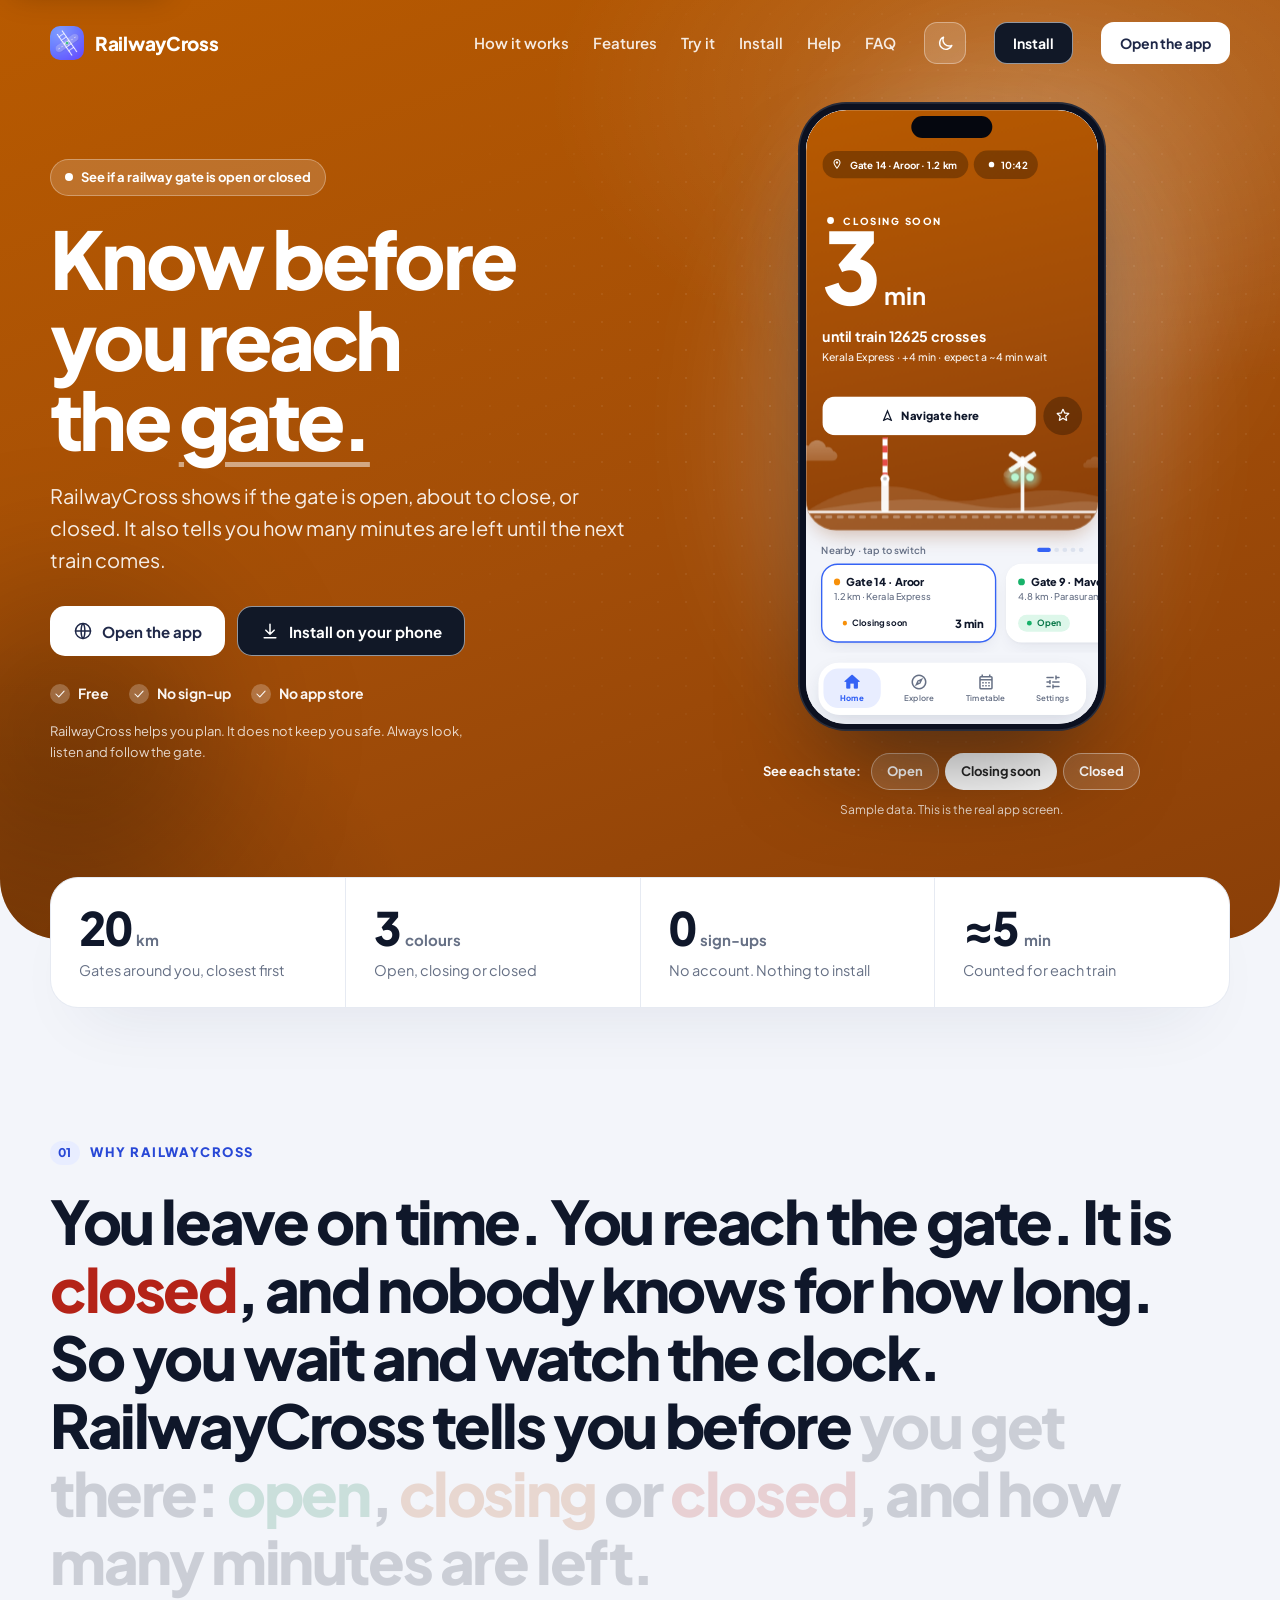
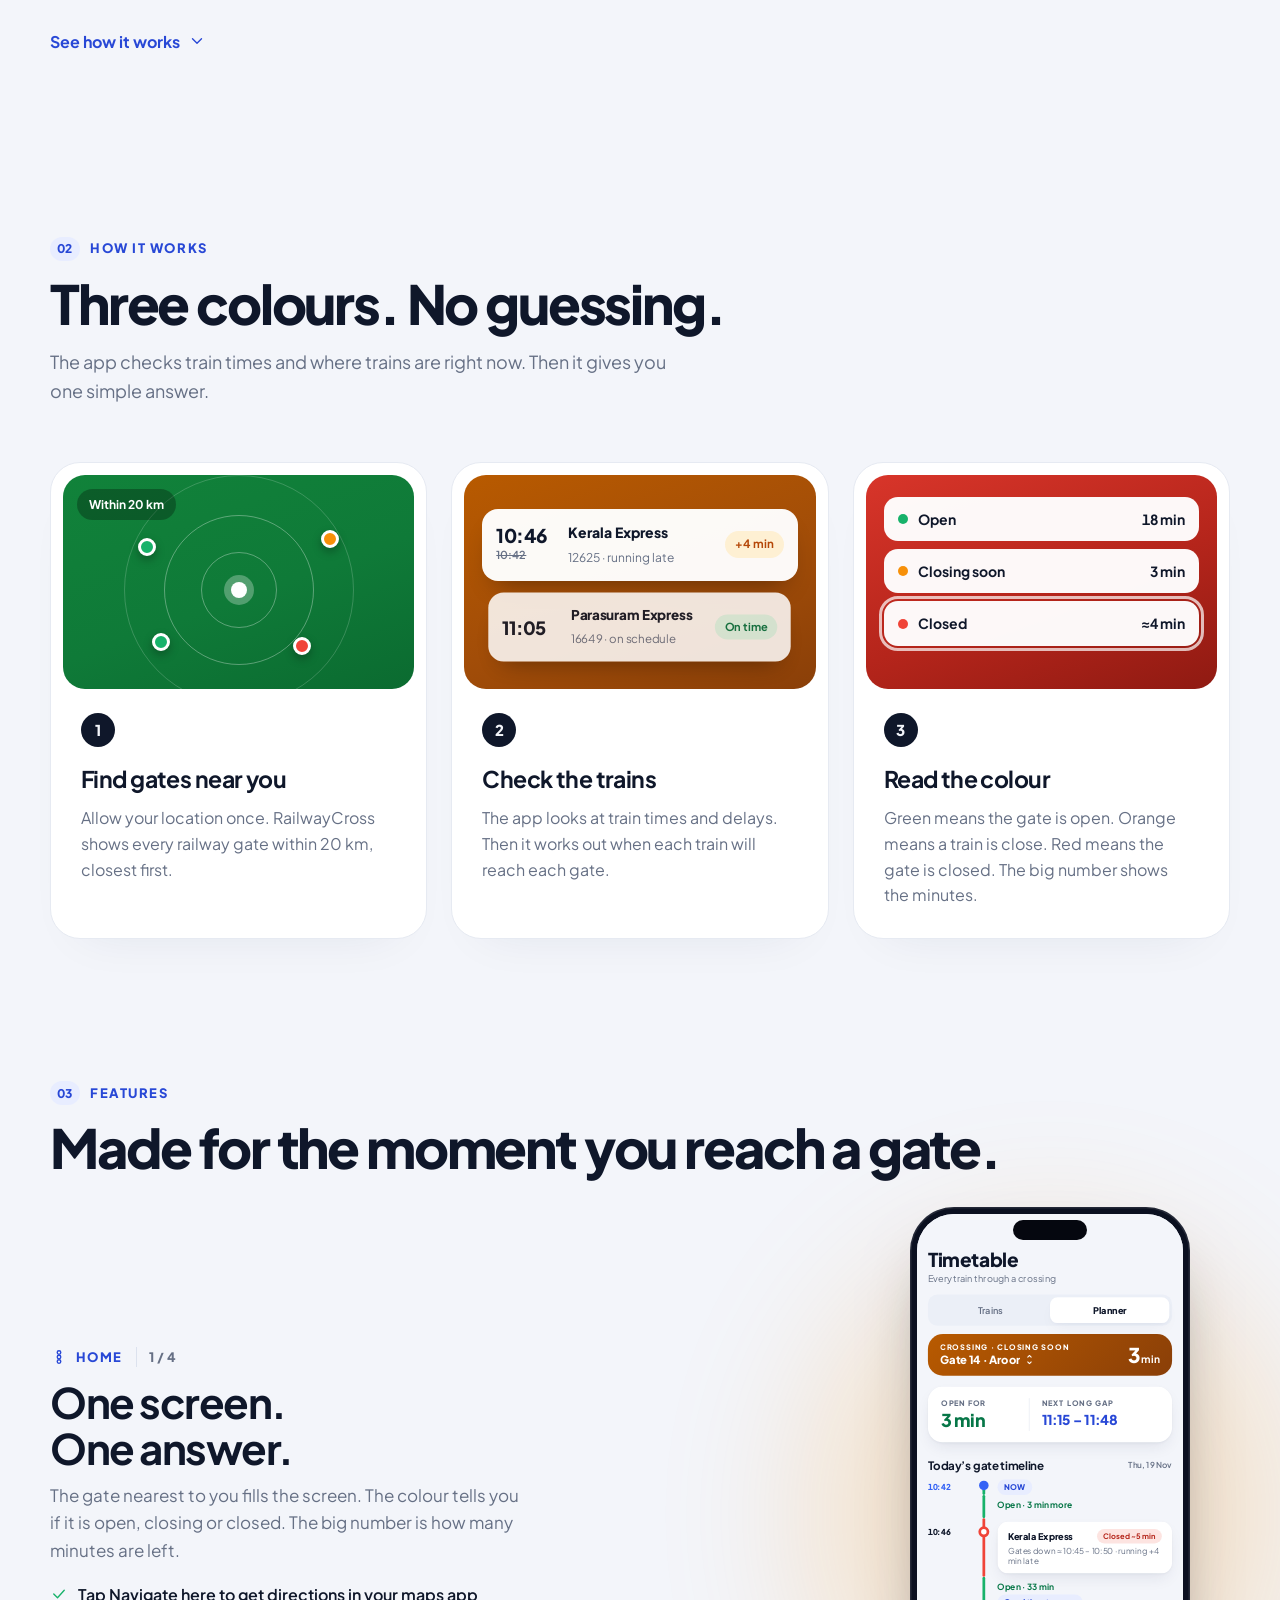
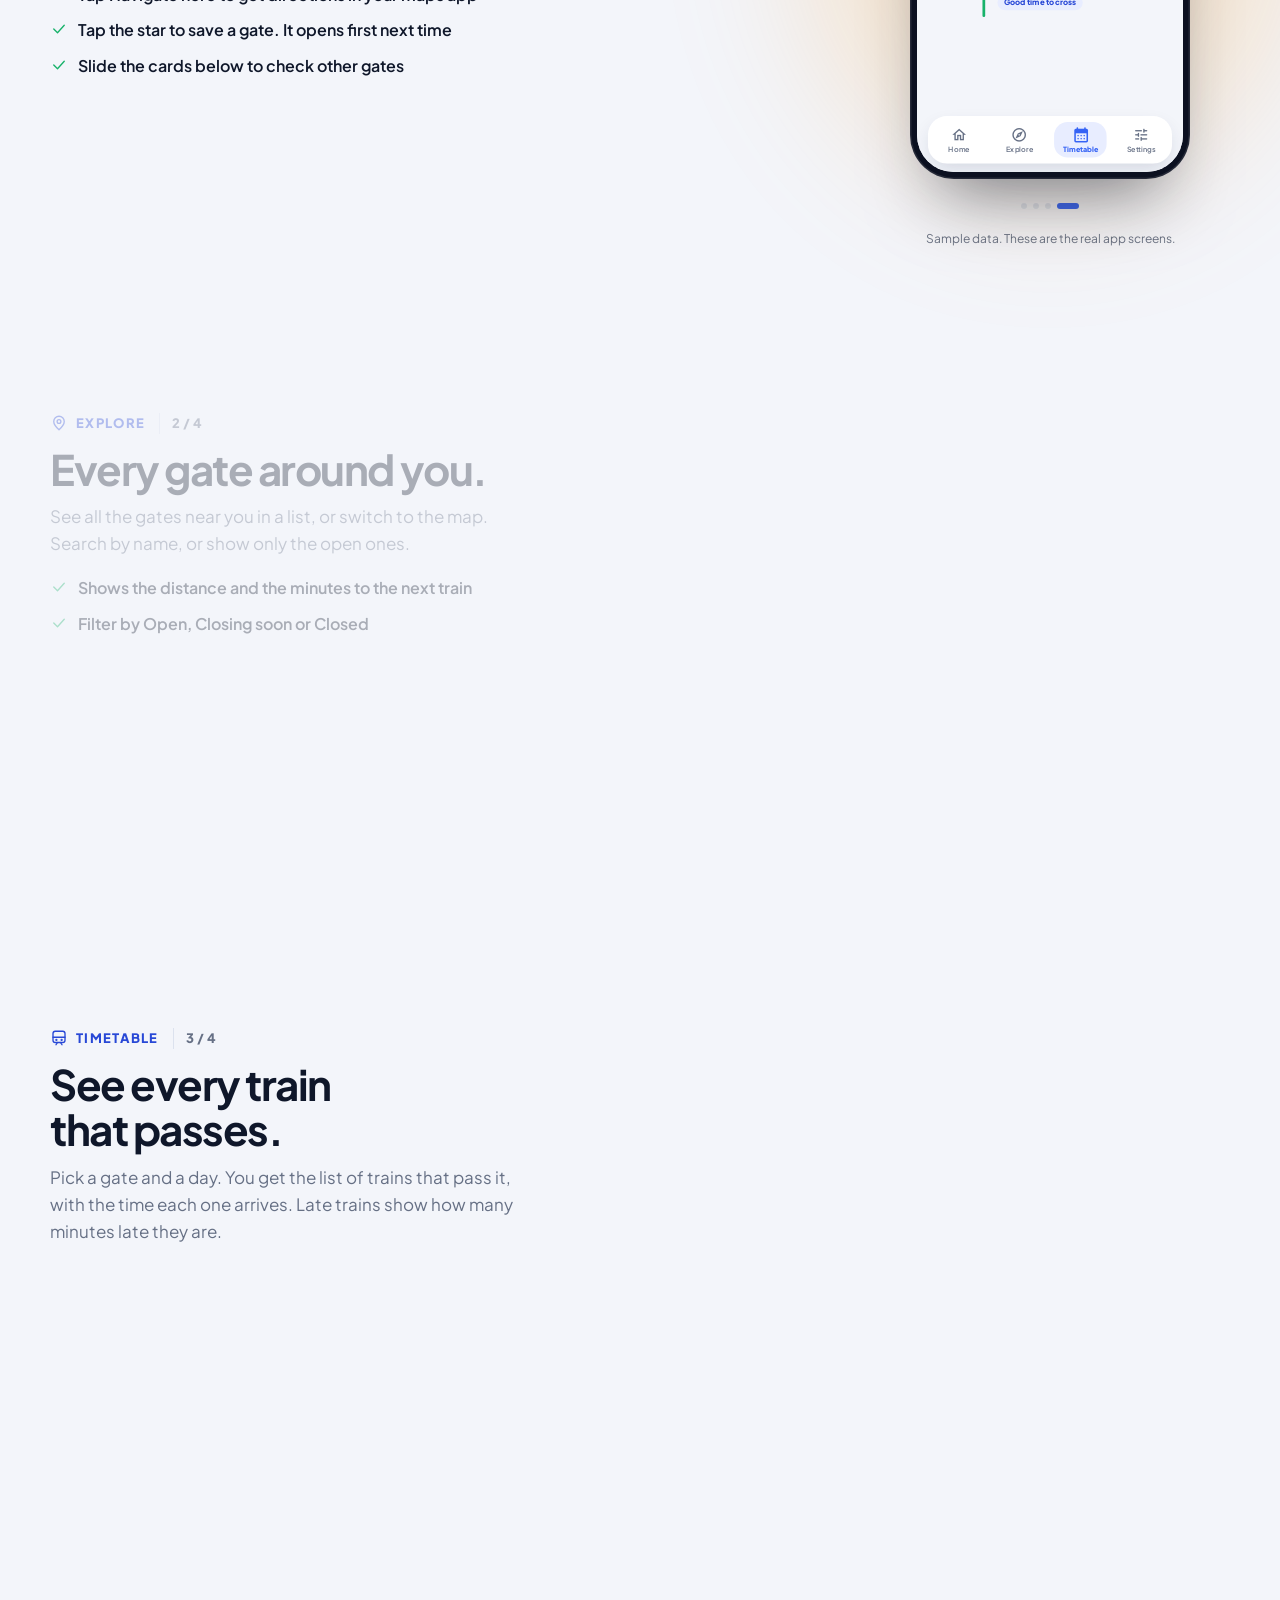
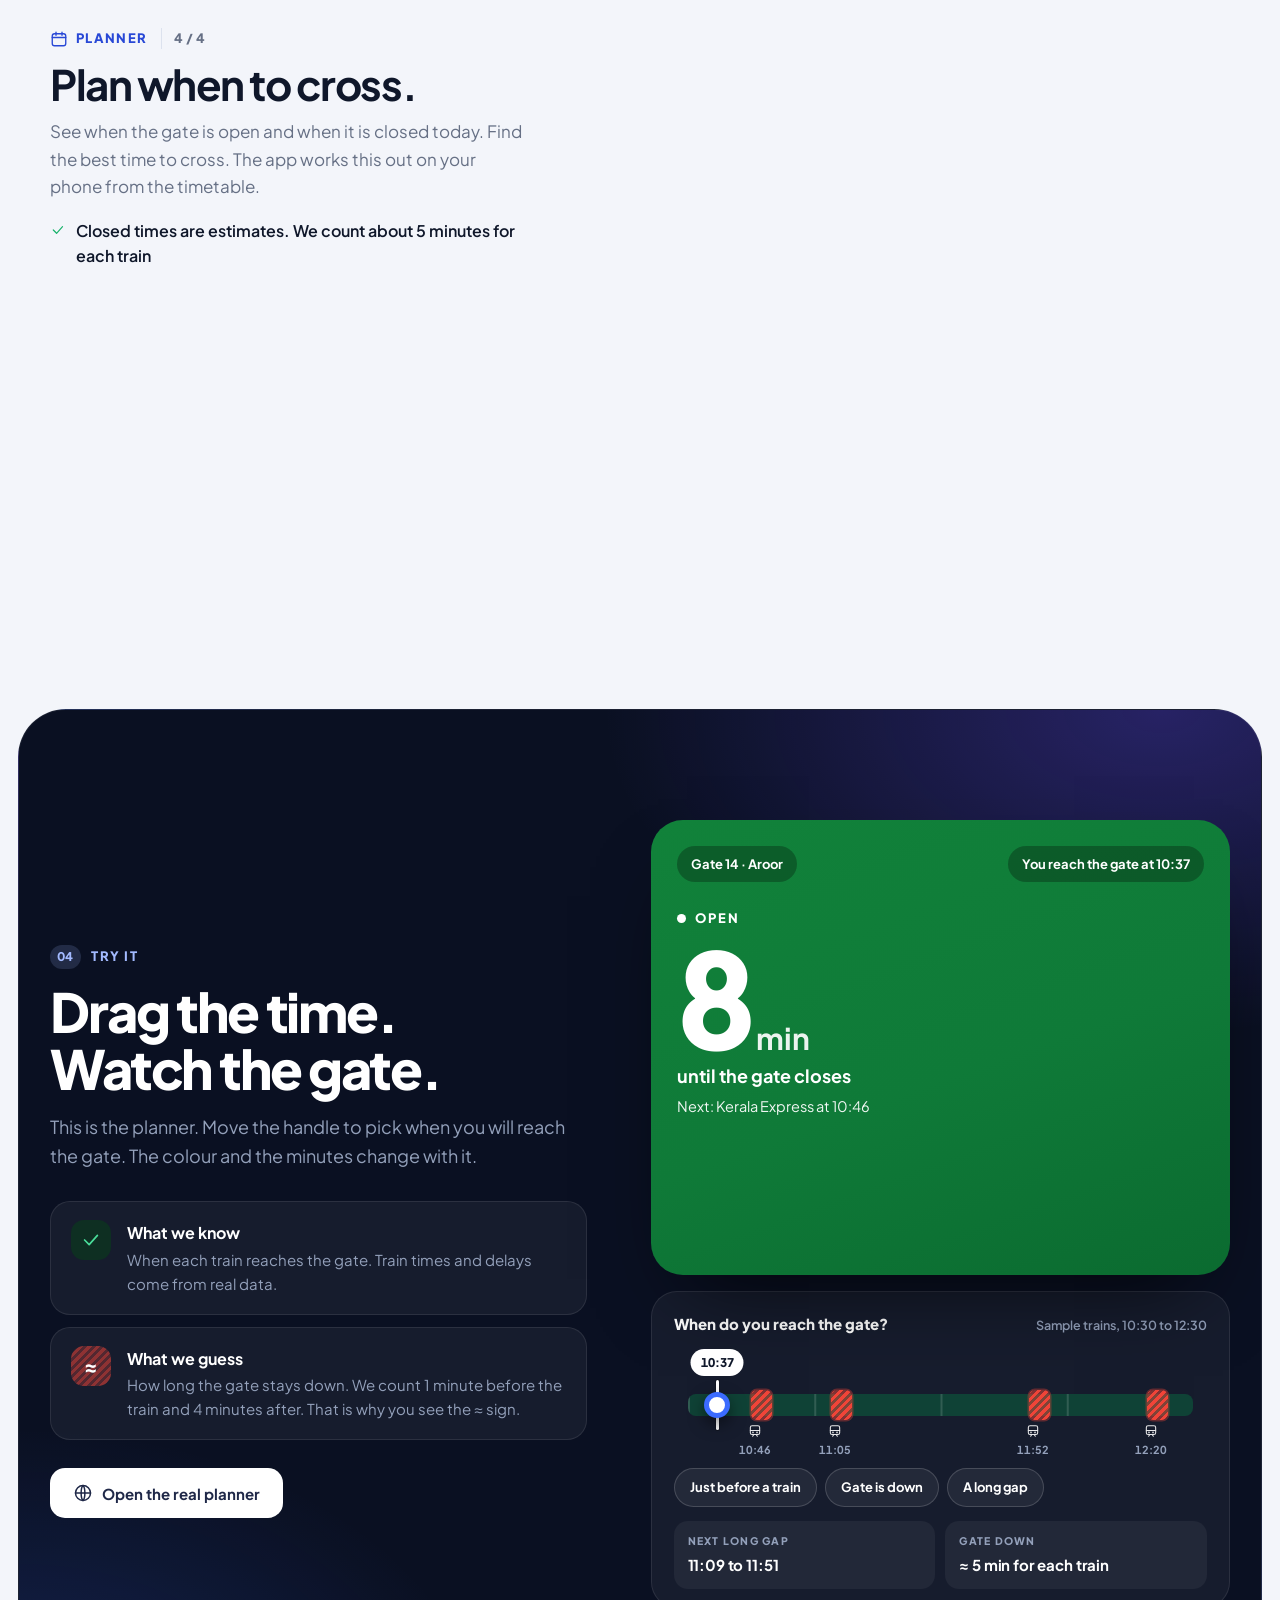
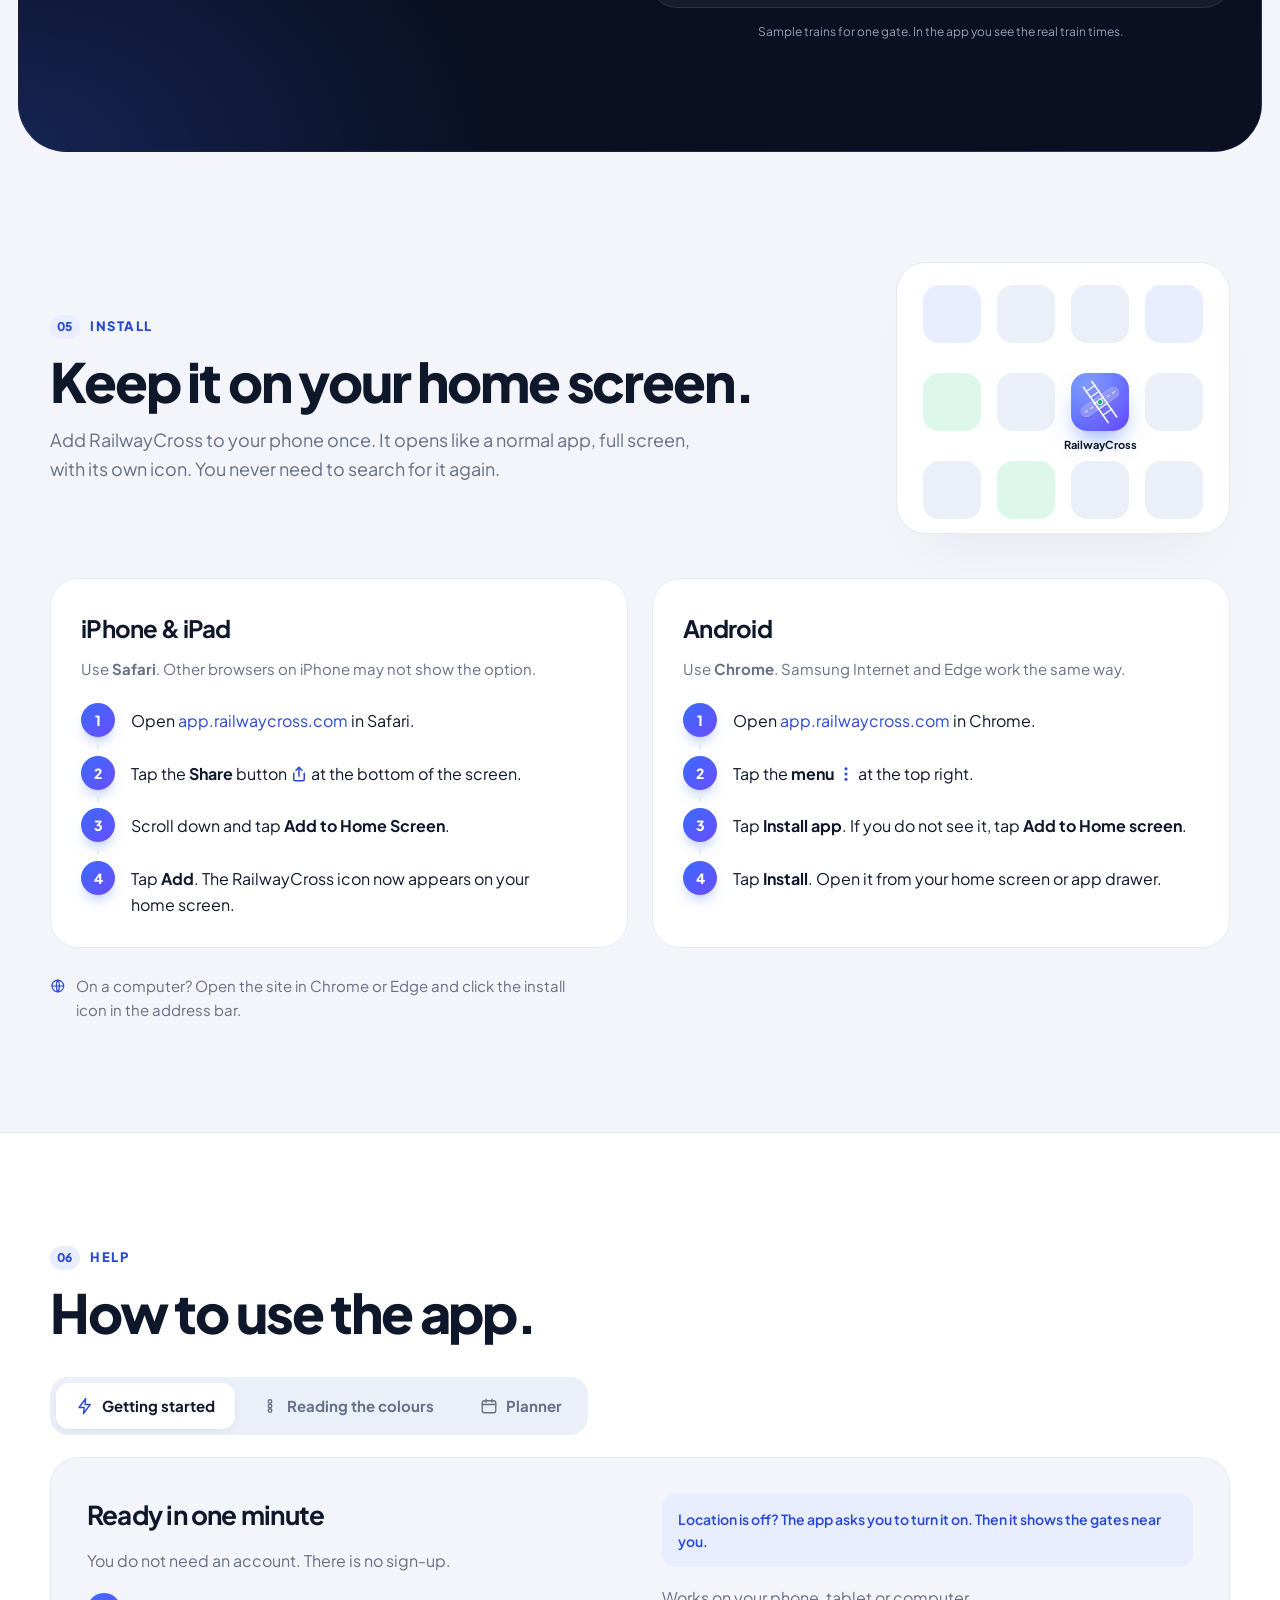
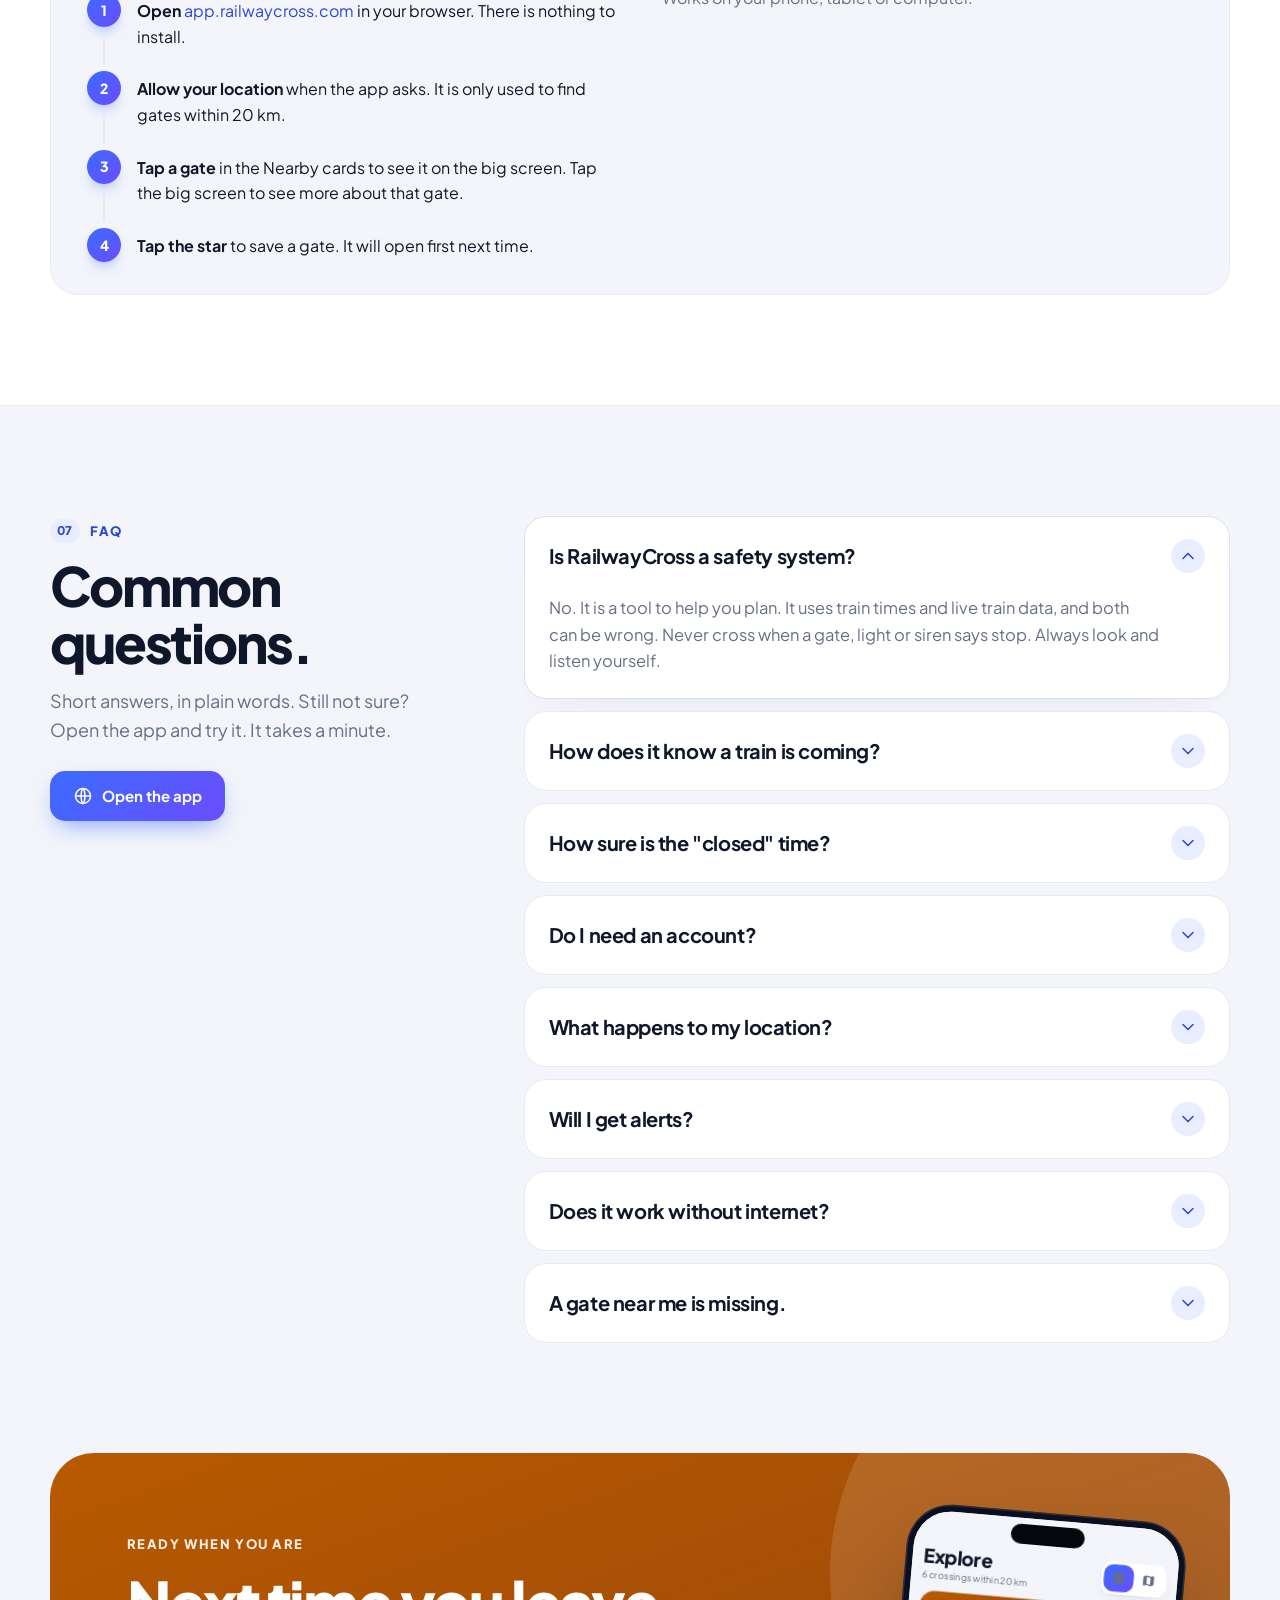
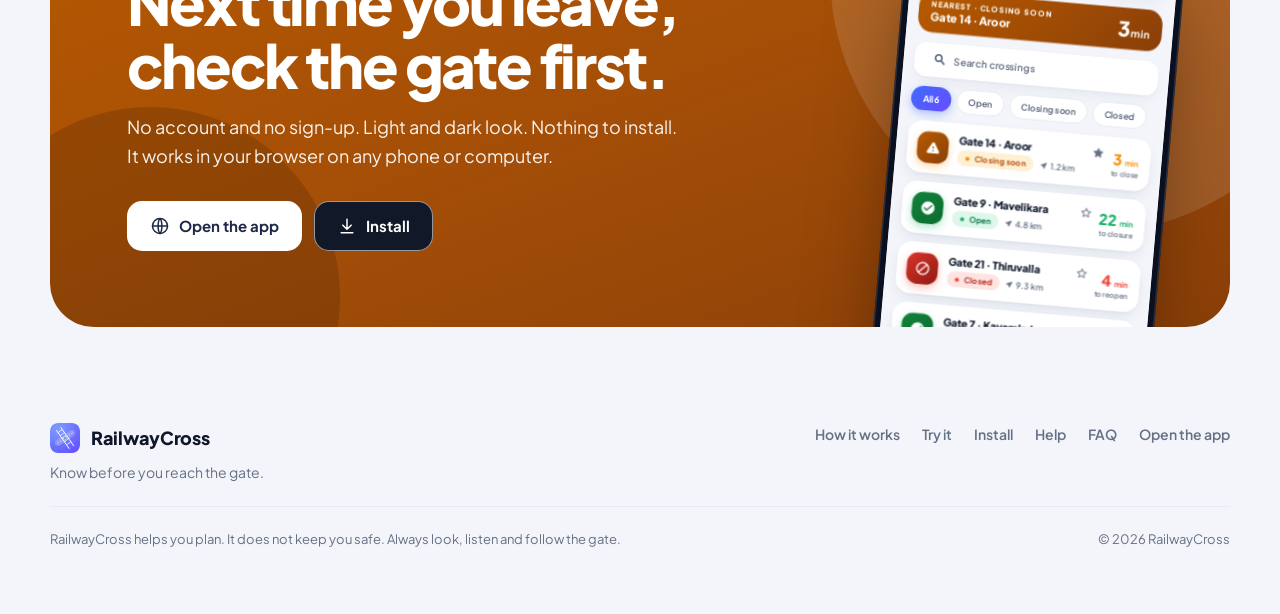
==== commit 8ad1f7a8: "some changes" ====
--- a/index.html
+++ b/index.html
@@ -156,7 +156,7 @@
 .sx.on{outline:3px solid rgba(255,255,255,.7);outline-offset:2px}
 
 /* ---------- features: sticky phone ---------- */
-#features{padding-top:30px}
+#features{padding-top:30px;overflow-x:clip} /* clip (not hidden) keeps position:sticky working; trims the phone's glow at the screen edge */
 .feat-wrap{display:grid;grid-template-columns:1fr 360px;gap:80px;align-items:start}
 .feats{padding-bottom:16vh}
 .feat{min-height:68vh;display:flex;flex-direction:column;justify-content:center;opacity:.32;transition:opacity .45s var(--ease);max-width:30em}
--- a/assets/common.css
+++ b/assets/common.css
@@ -85,7 +85,7 @@
 .px.bad{background:var(--badbg);color:var(--badtx)}
 
 /* Scroll reveal */
-.js .reveal{opacity:0;transform:translateY(22px);transition:opacity .7s ease,transform .7s cubic-bezier(.2,.7,.2,1)}
+.js .reveal{opacity:0;transform:translateY(22px);transition:opacity .6s ease var(--d,0ms),transform .7s cubic-bezier(.23,1,.32,1) var(--d,0ms)}
 .js .reveal.in{opacity:1;transform:none}
 
 /* ---------- Crossing scene (inline SVG, classic style) ---------- */
